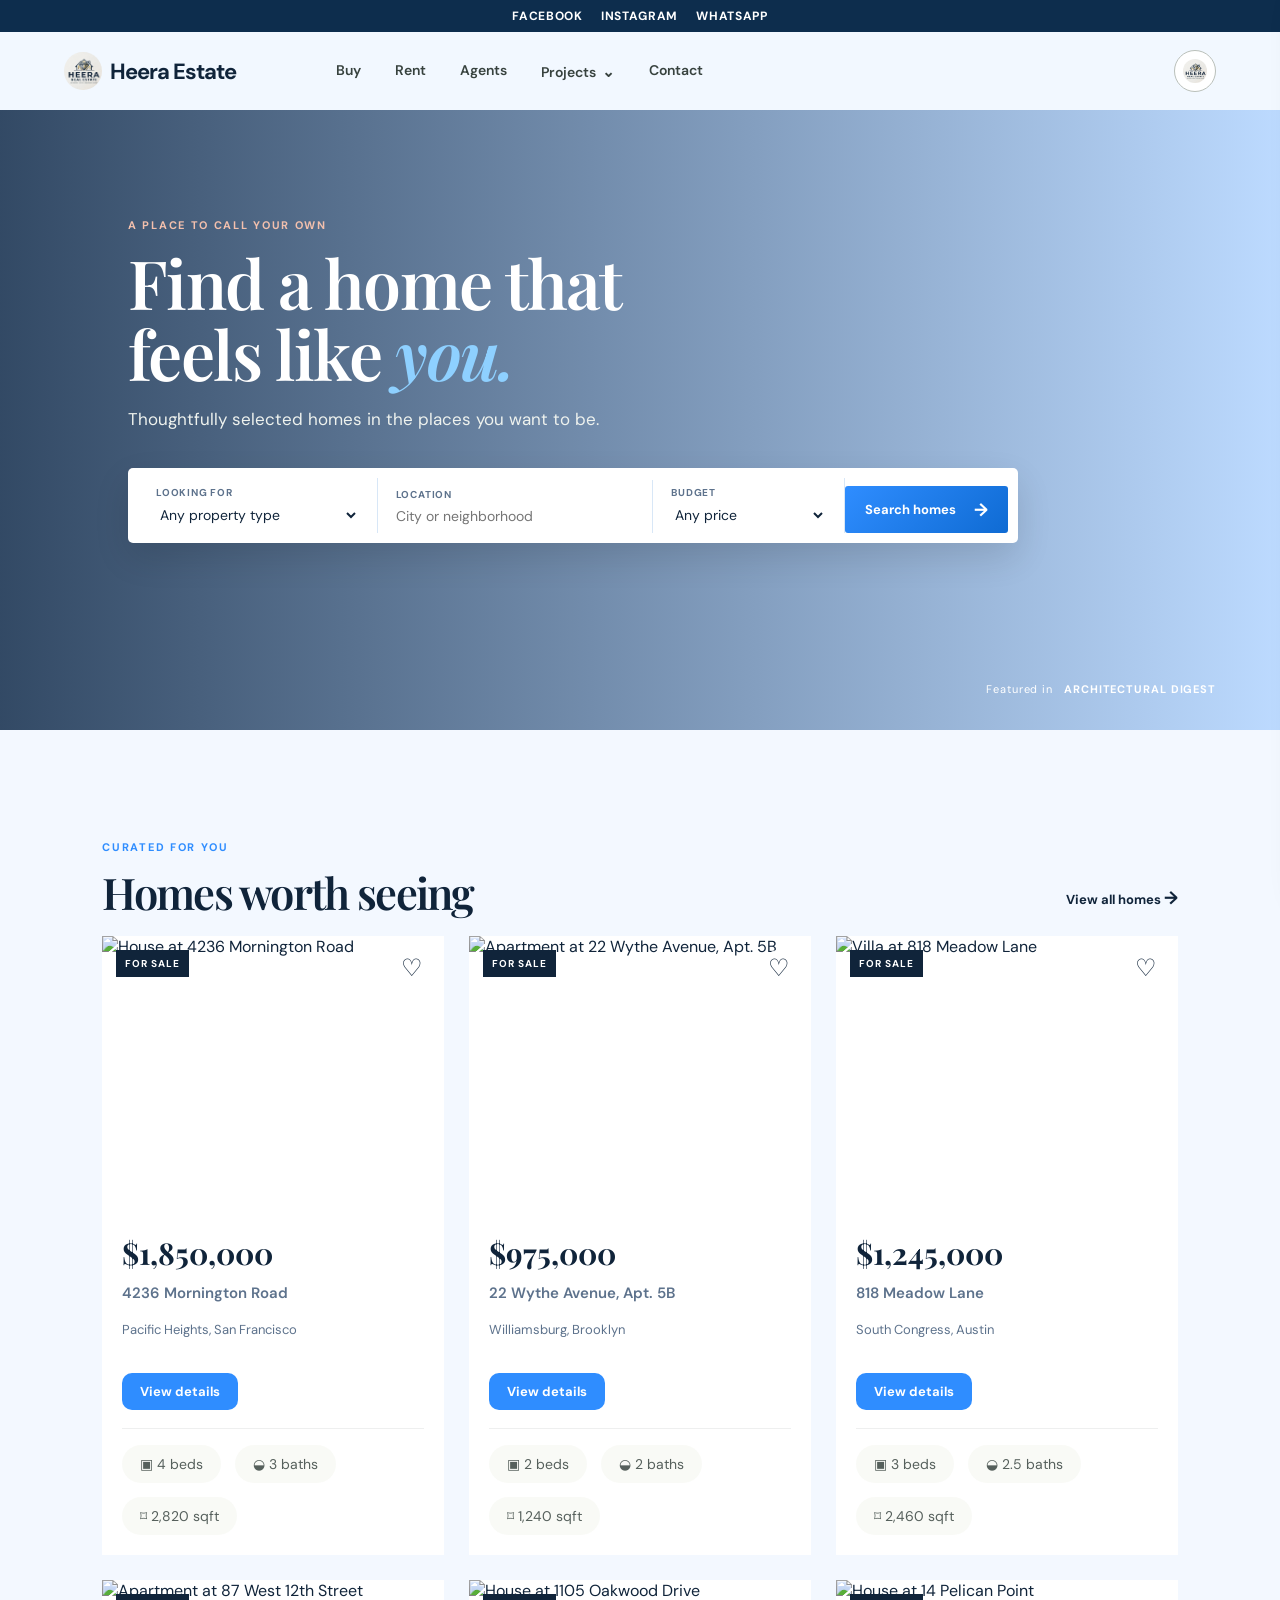
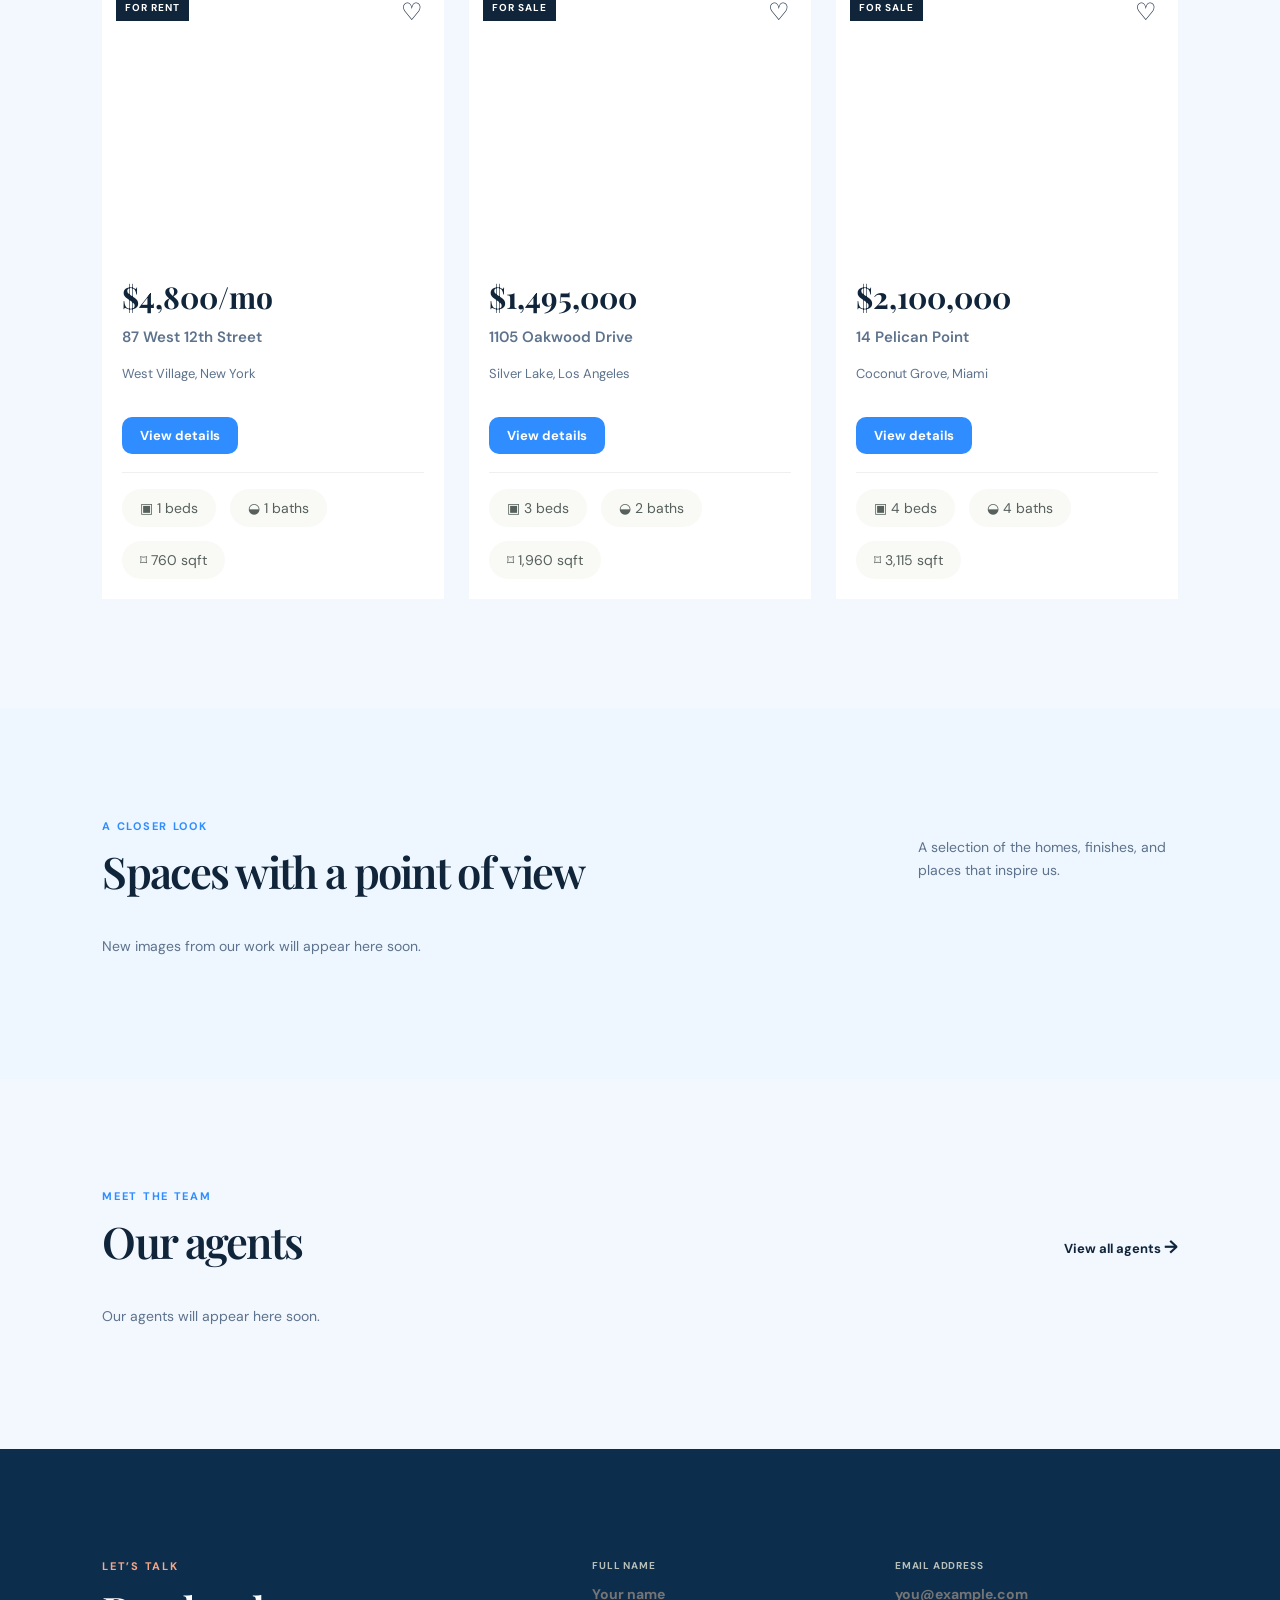
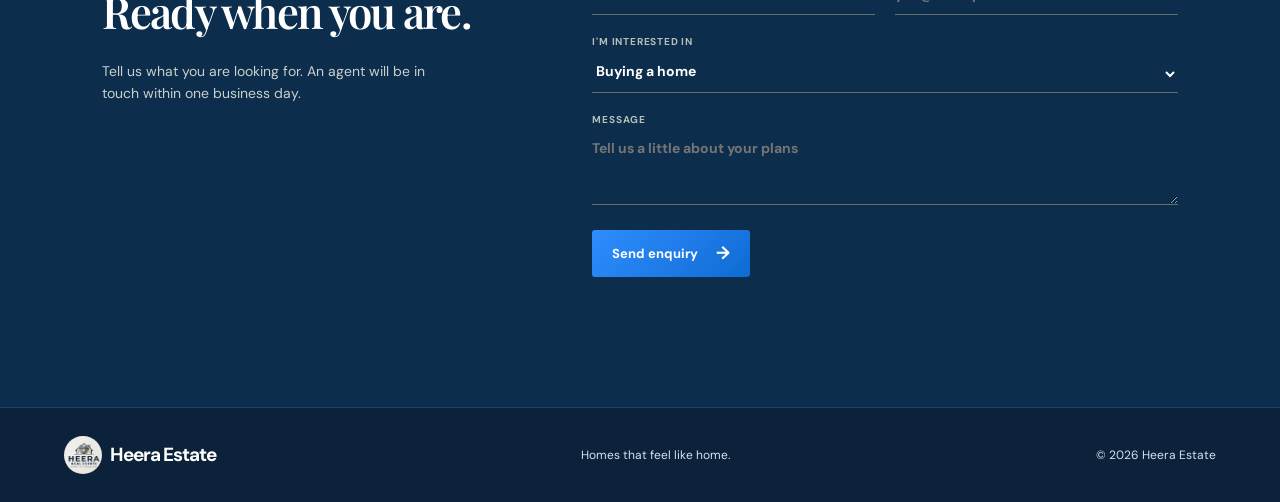
==== index.html @ 871a20b2 "add new code" ====
<!DOCTYPE html>
<html lang="en">
<head>
  <meta charset="UTF-8" />
  <meta name="viewport" content="width=device-width, initial-scale=1.0" />
  <meta name="description" content="Heera Estate helps you discover homes you will love." />
  <title>Heera Estate | Find your Dream</title>
  <link rel="preconnect" href="https://fonts.googleapis.com" />
  <link rel="preconnect" href="https://fonts.gstatic.com" crossorigin />
  <link href="https://fonts.googleapis.com/css2?family=DM+Sans:wght@400;500;600;700&family=Playfair+Display:wght@600;700&display=swap" rel="stylesheet" />
  <link rel="stylesheet" href="styles.css" />
</head>
<body>
  <div class="topbar">
    <div class="topbar-links">
      <a href="https://www.facebook.com/" target="_blank" rel="noopener" aria-label="Facebook">Facebook</a>
      <a href="https://www.instagram.com/" target="_blank" rel="noopener" aria-label="Instagram">Instagram</a>
      <a href="https://wa.me/923000660446" target="_blank" rel="noopener" aria-label="WhatsApp">WhatsApp</a>
    </div>
  </div>
  <header class="site-header" id="top">
    <a class="brand" href="#top" aria-label="Havenly home">
      <span class="brand-logo"><img src="images/home-logo.jpg" alt="Heera Estate logo" /></span>
      <span>Heera Estate</span>
    </a>
    <button class="menu-toggle" aria-label="Open menu" aria-expanded="false">
      <span></span><span></span><span></span>
    </button>
    <nav class="main-nav" aria-label="Main navigation">
      <a href="#listings" data-listing="sale">Buy</a>
      <a href="#listings" data-listing="rent">Rent</a>
      <a href="#agents">Agents</a>
      <div class="projects-nav">
        <button class="projects-toggle" type="button" aria-expanded="false">Projects <span>⌄</span></button>
        <div class="projects-menu" id="projectsMenu"><span class="projects-loading">Loading projects…</span></div>
      </div>
      <a href="#contact">Contact</a>
    </nav>
    <button class="admin-login-icon" id="openIndexLogin" type="button" aria-label="Admin login">
      <span class="admin-icon"><img src="images/home-logo.jpg" alt="Admin" /></span>
    </button>
  </header>

  <main>
    <section class="hero">
      <div class="hero-content">
        <p class="eyebrow light">A place to call your own</p>
        <h1>Find a home that<br />feels like <em>you.</em></h1>
        <p class="hero-copy">Thoughtfully selected homes in the places you want to be.</p>
        <form class="search-panel" id="searchForm">
          <label>
            <span>Looking for</span>
            <select id="typeFilter">
              <option value="all">Any property type</option>
              <option value="House">House</option>
              <option value="Apartment">Apartment</option>
              <option value="Villa">Villa</option>
            </select>
          </label>
          <label>
            <span>Location</span>
            <input id="locationFilter" type="search" placeholder="City or neighborhood" />
          </label>
          <label>
            <span>Budget</span>
            <select id="priceFilter">
              <option value="all">Any price</option>
              <option value="500000">Up to $500k</option>
              <option value="1000000">Up to $1m</option>
              <option value="2000000">Up to $2m</option>
            </select>
          </label>
          <button type="submit" class="button button-primary">Search homes <span>→</span></button>
        </form>
      </div>
      <div class="hero-credit">Featured in <strong>ARCHITECTURAL DIGEST</strong></div>
    </section>

    <section class="featured section" id="listings">
      <div class="section-heading">
        <div>
          <p class="eyebrow">Curated for you</p>
          <h2>Homes worth seeing</h2>
        </div>
        <button class="text-link" id="clearFilters">View all homes <span>→</span></button>
      </div>
      <p id="resultsMessage" class="results-message" aria-live="polite"></p>
      <div class="property-grid" id="propertyGrid"></div>
    </section>

     <!--<section class="neighborhoods section">
      <div class="section-heading">
        <div>
          <p class="eyebrow">Explore by area</p>
          <h2>Find your neighborhood</h2>
        </div>
        <p class="section-note">Every neighborhood tells a different story. Find the one that fits yours.</p>
     </div>
     <div class="neighborhood-grid">
        <a href="#listings" class="neighborhood neighborhood-large"><img src="https://images.unsplash.com/photo-1464822759023-fed622ff2c3b?auto=format&fit=crop&w=1200&q=85" alt="Coastline at sunset" /><span>Pacific Heights <small>18 homes</small></span></a>
        <a href="#listings" class="neighborhood"><img src="https://images.unsplash.com/photo-1449824913935-59a10b8d2000?auto=format&fit=crop&w=800&q=85" alt="City street" /><span>Brooklyn <small>24 homes</small></span></a>
        <a href="#listings" class="neighborhood"><img src="https://images.unsplash.com/photo-1444723121867-7a241cacace9?auto=format&fit=crop&w=800&q=85" alt="Neighborhood houses" /><span>Austin <small>31 homes</small></span></a>
      </div>
    </section> --> 

    <section class="home-gallery section" id="gallery">
      <div class="section-heading">
        <div>
          <p class="eyebrow">A closer look</p>
          <h2>Spaces with a point of view</h2>
        </div>
        <p class="section-note">A selection of the homes, finishes, and places that inspire us.</p>
      </div>
      <div id="homeGallery" aria-live="polite"></div>
    </section>

    <section class="agents section" id="agents">
      <div class="section-heading">
        <div>
          <p class="eyebrow">Meet the team</p>
          <h2>Our agents</h2>
        </div>
        <button class="text-link" id="viewAllAgents">View all agents <span>→</span></button>
      </div>
      <div class="agent-grid" id="agentsGrid">
        <!-- Agent profiles will be injected here -->
      </div>
    </section>

    <section class="contact section" id="contact">
      <div>
        <p class="eyebrow">Let’s talk</p>
        <h2>Ready when you are.</h2>
        <p>Tell us what you are looking for. An agent will be in touch within one business day.</p>
      </div>
      <form class="contact-form" id="contactForm">
        <div class="form-row">
          <label>Full name<input name="name" required placeholder="Your name" /></label>
          <label>Email address<input name="email" required type="email" placeholder="you@example.com" /></label>
        </div>
        <label>I'm interested in<select name="interest"><option>Buying a home</option><option>Selling a home</option><option>Renting a home</option><option>Speaking to an agent</option></select></label>
        <label>Message<textarea name="message" rows="3" placeholder="Tell us a little about your plans"></textarea></label>
        <button class="button button-primary" type="submit">Send enquiry <span>→</span></button>
        <p class="form-success" id="formSuccess" role="status"></p>
      </form>
    </section>
  </main>

  <div class="auth-popup" id="loginPopup" hidden>
    <div class="auth-popup-backdrop" id="loginPopupBackdrop"></div>
    <div class="auth-popup-panel">
      <button class="modal-close auth-close" id="closeLoginPopup" type="button" aria-label="Close login">×</button>
      <form class="auth-card" id="indexLoginForm">
        <p class="eyebrow">Agent access</p>
        <h2>Welcome back</h2>
        <label>Email address<input name="email" type="email" autocomplete="username" placeholder="admin@havenly.local" required /></label>
        <label>Password<input name="password" type="password" autocomplete="current-password" placeholder="Your password" required /></label>
        <button class="button button-primary" type="submit">Log in <span>→</span></button>
        <p class="login-error" id="indexLoginError" role="alert"></p>
        <p class="credentials-note">Demo login: <strong>admin@havenly.local</strong><br />Password: <strong>Havenly2026!</strong></p>
      </form>
    </div>
  </div>

<div class="front-popup" id="frontPopup" hidden>
    <div class="front-popup-backdrop"></div>
    <div class="front-popup-panel">
      <button class="modal-close front-close" id="closeFrontPopup" type="button" aria-label="Close popup">×</button>
      
      <div class="popup-content">
        <img class="popup-image" src="" alt="" />
        <span class="popup-counter" id="popupCounter"></span>
        <h3 class="popup-headline"></h3>
        <div class="popup-body"></div>
        <a class="button popup-action" href="#" target="_blank" rel="noopener"></a>
      </div>

      <button class="popup-nav popup-prev" type="button" aria-label="Previous ad">‹</button>
      <button class="popup-nav popup-next" type="button" aria-label="Next ad">›</button>
      <div class="popup-dots" id="popupDots"></div>
    </div>
</div>

  <aside class="saved-drawer" id="savedDrawer" aria-hidden="true">
    <div class="drawer-header"><h3>Saved homes</h3><button id="closeDrawer" aria-label="Close saved homes">×</button></div>
    <div id="savedList" class="saved-list"></div>
  </aside>
  <div class="backdrop" id="backdrop"></div>

  <footer class="site-footer">
    <a class="brand footer-brand" href="#top" aria-label="Heera Estate home">
      <span class="brand-logo"><img src="images/home-logo.jpg" alt="Heera Estate logo" /></span>
      <span>Heera Estate</span>
    </a>
    <p>Homes that feel like home.</p>
    <span>© <span id="year"></span> Heera Estate</span>
  </footer>
  <script src="script.js"></script>
</body>
</html>
---- styles.css ----
:root {
  --ink: #10243a;
  --muted: #5d728c;
  --cream: #f3f8ff;
  --sand: #e6f2ff;
  --orange: #2f8dff;
  --white: #ffffff;
  --line: #d8e7f7;
  --serif: "Playfair Display", Georgia, serif;
  --sans: "DM Sans", Arial, sans-serif;
}

* { box-sizing: border-box; }
html { scroll-behavior: smooth; }
body { margin: 0; background: var(--cream); color: var(--ink); font-family: var(--sans); }
button, input, select, textarea { font: inherit; }
button { cursor: pointer; }
a { color: inherit; text-decoration: none; }

.topbar { background: #0d2d4d; color: white; display: flex; justify-content: center; padding: 8px clamp(24px,2vw,78px); }
 .topbar-links { display: flex; gap: 18px; flex-wrap: wrap; justify-content: center; }
 .topbar-links a { color: white; font-size: 12px; font-weight: 700; letter-spacing: .7px; text-decoration: none; text-transform: uppercase; }
 .topbar-links a:hover { color: var(--orange); }
 .site-header { align-items: center; background: rgba(243,248,255,.96); display: flex; height: 78px; justify-content: space-between; padding: 0 clamp(24px,5vw,78px); position: relative; z-index: 5; }
.brand { align-items: center; display: inline-flex; font-size: 22px; font-weight: 700; gap: 8px; letter-spacing: -1px; }
.brand-mark { align-items: center; background: linear-gradient(135deg, #3fa1ff, #0d72d7); border-radius: 50%; color: white; display: inline-flex; font-family: var(--serif); font-size: 20px; font-weight: 700; height: 31px; justify-content: center; width: 31px; }

/* Logo image when present — circular, cropped to fit */
.brand-logo { display: inline-block; height: 1cm; width: 1cm; border-radius: 50%; overflow: hidden; vertical-align: middle; flex-shrink: 0; background: white; }
.brand-logo img { height: 100%; width: 100%; object-fit: cover; display: block; }

/* Use exact 1cm size for footer as well */
.footer-brand .brand-logo { height: 1cm; width: 1cm; }
.main-nav { display: flex; gap: 34px; margin-left: 100px; }
.main-nav a { color: #37423e; font-size: 14px; font-weight: 600; }
.main-nav a:hover { color: var(--orange); }
.projects-nav { position: relative; }
.projects-toggle { background: transparent; border: 0; color: #37423e; font-size: 14px; font-weight: 600; padding: 0; }
.projects-toggle span { display: inline-block; font-size: 15px; margin-left: 3px; transition: transform .2s; }
.projects-toggle[aria-expanded="true"] span { transform: rotate(180deg); }
.projects-menu { background: white; box-shadow: 0 12px 26px rgba(31,43,39,.14); display: none; left: -18px; min-width: 215px; padding: 9px; position: absolute; top: 27px; }
.projects-menu.open { display: grid; }
.projects-menu a { color: var(--ink); font-size: 12px; padding: 10px 11px; }
.projects-menu a:hover { background: var(--sand); color: var(--ink); }
.projects-loading { color: var(--muted); font-size: 11px; padding: 10px; }
.admin-login-icon { appearance: none; margin-left: auto; display: inline-flex; align-items: center; justify-content: center; width: 42px; height: 42px; border-radius: 50%; border: 1px solid #bac0ba; background: white; transition: background .2s, border-color .2s; padding: 0; }
.admin-login-icon:hover { background: var(--orange); border-color: var(--orange); }
.admin-login-icon img { width: 24px; height: 24px; object-fit: cover; display: block; border-radius: 50%; }
.saved-button { background: transparent; border: 0; color: var(--ink); font-size: 14px; font-weight: 600; padding: 10px 0; }
.saved-button span { font-size: 22px; margin-right: 6px; vertical-align: -2px; }
.saved-button b { align-items: center; background: var(--ink); border-radius: 50%; color: white; display: inline-flex; font-size: 11px; height: 18px; justify-content: center; margin-left: 4px; width: 18px; }
.menu-toggle { display: none; }

.hero { background: linear-gradient(90deg, rgba(8,35,67,.82), rgba(47,141,255,.28)), url("https://images.unsplash.com/photo-1600585154340-be6161a56a0c?auto=format&fit=crop&w=2200&q=88") center/cover; color: white; min-height: 620px; padding: 108px clamp(24px,10vw,160px) 50px; position: relative; }
.hero-content { max-width: 900px; }
.eyebrow { color: var(--orange); font-size: 11px; font-weight: 700; letter-spacing: 1.7px; margin: 0 0 15px; text-transform: uppercase; }
.eyebrow.light { color: #f3c0ad; }
h1,h2,h3,p { margin-top: 0; }
h1, h2 { font-family: var(--serif); font-weight: 600; letter-spacing: -1.7px; }
h1 { font-size: clamp(43px, 5.3vw, 74px); line-height: 1.04; margin-bottom: 20px; }
h1 em { color: #8ed0ff; font-weight: 600; }
.hero-copy { color: #eef2ee; font-size: 17px; margin-bottom: 38px; }
.search-panel { align-items: end; background: white; border-radius: 5px; box-shadow: 0 14px 35px rgba(0,0,0,.12); color: var(--ink); display: grid; gap: 0; grid-template-columns: 1fr 1.15fr .8fr auto; max-width: 890px; padding: 10px; }
.search-panel label { border-right: 1px solid var(--line); display: flex; flex-direction: column; gap: 6px; min-width: 0; padding: 8px 18px; }
.search-panel label span, .contact-form label { color: var(--muted); font-size: 10px; font-weight: 700; letter-spacing: .8px; text-transform: uppercase; }
select,input,textarea { background: transparent; border: 0; color: var(--ink); font-size: 14px; outline: none; padding: 0; width: 100%; }
select { cursor: pointer; }
.button { align-items: center; border: 0; border-radius: 3px; display: inline-flex; font-size: 13px; font-weight: 700; gap: 18px; justify-content: center; padding: 15px 20px; transition: transform .2s, background .2s; }
.button:hover { transform: translateY(-2px); }
.button span,.text-link span { font-size: 18px; line-height: 12px; }
.button-primary { background: linear-gradient(135deg, #2f8dff, #0f6bd3); color: white; }
.button-primary:hover { background: linear-gradient(135deg, #0f6bd3, #0b4f96); }
.button-dark { background: var(--ink); color: white; margin-top: 35px; }
.hero-credit { bottom: 34px; font-size: 11px; letter-spacing: .9px; position: absolute; right: clamp(24px,5vw,80px); }
.hero-credit strong { font-size: 11px; margin-left: 7px; }

.section { padding: 110px clamp(24px,8vw,130px); }
.section-heading { align-items: end; display: flex; justify-content: space-between; margin-bottom: 42px; }
h2 { font-size: clamp(34px,3.4vw,49px); line-height: 1.08; margin-bottom: 0; }
.text-link { background: transparent; border: 0; color: var(--ink); font-size: 13px; font-weight: 700; padding: 8px 0; }
.text-link:hover { color: var(--orange); }
.results-message { color: var(--muted); font-size: 14px; margin: -22px 0 28px; }
.property-grid { display: grid; gap: 25px; grid-template-columns: repeat(3, 1fr); }
.property-card { background: white; min-width: 0; overflow: hidden; }
.property-image { height: 258px; overflow: hidden; position: relative; }
.property-image img { height: 100%; object-fit: cover; transition: transform .4s; width: 100%; }
.property-card:hover .property-image img { transform: scale(1.05); }
.tag { background: var(--ink); color: white; font-size: 10px; font-weight: 700; left: 14px; letter-spacing: 1px; padding: 7px 9px; position: absolute; text-transform: uppercase; top: 14px; }
.favorite { align-items: center; background: rgba(255,255,255,.92); border: 0; border-radius: 50%; color: var(--ink); display: flex; font-size: 24px; height: 36px; justify-content: center; position: absolute; right: 14px; top: 14px; width: 36px; }
.favorite.active { color: var(--orange); }
.property-content { padding: 21px 20px 20px; }
.property-price { font-family: var(--serif); font-size: 24px; font-weight: 700; margin-bottom: 9px; }
.property-address { font-size: 14px; font-weight: 600; margin: 0 0 5px; }
.property-city { color: var(--muted); font-size: 13px; margin: 0 0 19px; }
.property-media-links { display: flex; flex-wrap: wrap; gap: 8px 12px; margin: -6px 0 17px; }
.property-media-links span, .property-media-links a { color: var(--muted); font-size: 11px; font-weight: 700; }
.property-media-links a { color: var(--orange); }
.property-media-links a:hover { color: var(--ink); }
.property-detail-button { display: inline-block; margin: 16px 0 0; padding: 10px 18px; border-radius: 10px; background: var(--orange); color: white; text-decoration: none; font-size: 13px; font-weight: 700; transition: background .2s ease; }
.property-detail-button:hover { background: #c1702f; }
.property-specs { border-top: 1px solid var(--line); color: #56605c; display: flex; font-size: 12px; gap: 15px; padding-top: 16px; }
.property-specs span { display: flex; gap: 4px; }

.neighborhoods { background: var(--sand); }
.section-note { color: var(--muted); font-size: 14px; line-height: 1.6; max-width: 260px; }
.neighborhood-grid { display: grid; gap: 20px; grid-template-columns: 1.45fr 1fr 1fr; }
.neighborhood { display: block; height: 310px; overflow: hidden; position: relative; }
.neighborhood img { filter: brightness(.76); height: 100%; object-fit: cover; transition: transform .4s; width: 100%; }
.neighborhood:hover img { transform: scale(1.06); }
.neighborhood span { bottom: 22px; color: white; font-family: var(--serif); font-size: 25px; font-weight: 600; left: 24px; position: absolute; }
.neighborhood small { display: block; font-family: var(--sans); font-size: 11px; font-weight: 500; letter-spacing: .6px; margin-top: 6px; text-transform: uppercase; }

.home-gallery { background: #eef7ff; }
.home-gallery-slider { position: relative; overflow: hidden; }
.gallery-slider-track { display: flex; transition: transform 0.45s ease; width: 100%; }
.gallery-slide { flex: 0 0 100%; min-width: 100%; }
.gallery-tile { display: block; overflow: hidden; position: relative; }
.gallery-tile img { height: 100%; object-fit: cover; transition: transform .4s; width: 100%; }
.gallery-tile:hover img { transform: scale(1.05); }
.gallery-tile span { background: rgba(25,39,34,.8); bottom: 0; color: white; font-size: 11px; left: 0; padding: 9px 11px; position: absolute; }
.gallery-control { position: absolute; top: 50%; transform: translateY(-50%); width: 42px; height: 42px; border-radius: 50%; border: none; background: rgba(255,255,255,.88); font-size: 24px; cursor: pointer; color: var(--text); display: grid; place-items: center; box-shadow: 0 12px 25px rgba(0,0,0,.12); }
.gallery-control.gallery-prev { left: 14px; }
.gallery-control.gallery-next { right: 14px; }
.gallery-dots { display: flex; gap: 8px; justify-content: center; margin-top: 18px; }
.gallery-dot { width: 10px; height: 10px; border-radius: 50%; border: none; background: rgba(23,38,33,.25); cursor: pointer; }
.gallery-dot.active { background: var(--text); }
.home-gallery-empty { color: var(--muted); font-size: 14px; grid-column: 1 / -1; }

.property-page { max-width: 1180px; margin: 0 auto; padding: 32px 22px; }
.property-hero-grid { display: grid; gap: 28px; grid-template-columns: minmax(0, 1.6fr) minmax(280px, 1fr); align-items: start; }
.property-hero-media { width: 100%; }
.property-carousel { position: relative; overflow: hidden; border-radius: 18px; background: #f8f6f0; }
.property-carousel-track { display: flex; transition: transform 0.35s ease; width: 100%; }
.property-slide { flex: 0 0 100%; min-width: 100%; display: grid; place-items: center; }
.property-slide img, .property-slide video { width: 100%; height: auto; max-height: 620px; object-fit: cover; display: block; border-radius: 0; }
.property-slide video { background: #000; }
.property-link { display: inline-flex; justify-content: center; margin: 40px auto; padding: 14px 24px; border-radius: 12px; background: var(--orange); color: white; text-decoration: none; font-weight: 700; }
.carousel-control { position: absolute; top: 50%; transform: translateY(-50%); width: 44px; height: 44px; border-radius: 50%; border: none; background: rgba(255,255,255,.95); font-size: 24px; cursor: pointer; color: var(--text); display: grid; place-items: center; box-shadow: 0 12px 24px rgba(0,0,0,.12); }
.carousel-prev { left: 16px; }
.carousel-next { right: 16px; }
.property-carousel-dots { display: flex; justify-content: center; gap: 10px; margin-top: 18px; }
.property-carousel-dot { width: 10px; height: 10px; border-radius: 50%; border: none; background: rgba(23,38,33,.25); cursor: pointer; }
.property-carousel-dot.active { background: var(--text); }
.property-media-empty { color: var(--muted); font-size: 15px; padding: 32px; text-align: center; }
.back-link { display: inline-block; margin-bottom: 20px; color: var(--ink); text-decoration: none; font-weight: 700; }
.property-price { font-family: var(--serif); font-size: 30px; margin: 18px 0 10px; }
.property-address { color: var(--muted); font-size: 15px; margin: 0 0 18px; }
.property-specs { display: flex; flex-wrap: wrap; gap: 14px; font-size: 14px; padding-top: 16px; border-top: 1px solid rgba(45, 58, 52, 0.08); margin-top: 18px; }
.property-specs span { background: rgba(249, 250, 246, 0.9); border-radius: 999px; padding: 10px 18px; }
.property-description { max-width: 720px; line-height: 1.85; margin-top: 18px; color: #3f4b42; }
.property-more-info { display: grid; gap: 14px; margin-top: 24px; }
.property-more-info div { background: white; border: 1px solid rgba(30, 43, 39, 0.08); border-radius: 16px; padding: 18px; }

@media (max-width: 950px) {
  .property-hero-grid { grid-template-columns: 1fr; }
  .carousel-control { display: none; }
}

@media (max-width: 700px) {
  .property-page { padding: 24px 16px; }
}

/* Agents */
.agent-grid { display: grid; gap: 20px; grid-template-columns: repeat(3, 1fr); }
.agent-card { align-items: flex-start; background: linear-gradient(145deg, #ffffff, #f8f4eb); border: 1px solid rgba(30, 43, 39, 0.08); border-radius: 18px; box-shadow: 0 18px 35px rgba(15, 24, 21, 0.08); display: flex; gap: 14px; padding: 18px; }
.agent-photo { border: 2px solid var(--sand); border-radius: 16px; flex: 0 0 auto; height: 76px; overflow: hidden; width: 76px; }
.agent-photo img { display: block; height: 100%; object-fit: contain; width: 100%; background: #f5efe5; }
.agent-info { display: flex; flex-direction: column; gap: 6px; min-width: 0; }
.agent-info strong { display: block; font-size: 17px; }
.agent-info small { color: var(--orange); display: block; font-size: 12px; font-weight: 700; letter-spacing: .4px; text-transform: uppercase; }
.agent-info p { color: var(--muted); font-size: 13px; line-height: 1.6; margin: 0; }
.agent-contact-list { display: flex; flex-wrap: wrap; gap: 8px; margin-top: 6px; }
.agent-contact-link { align-items: center; background: var(--cream); border: 1px solid var(--line); border-radius: 999px; color: var(--ink); display: inline-flex; font-size: 11px; font-weight: 700; gap: 5px; letter-spacing: .2px; padding: 7px 10px; transition: transform .2s, background .2s, color .2s, border-color .2s; }
.agent-contact-link:hover { background: var(--orange); border-color: var(--orange); color: white; transform: translateY(-1px); }
.agent-contact-link.whatsapp { background: #eaf7ee; border-color: #cce9d4; color: #1f6f3b; }
.agent-contact-link.whatsapp:hover { background: #1f6f3b; border-color: #1f6f3b; color: white; }

@media (max-width: 820px) {
  .agent-grid { grid-template-columns: repeat(2, 1fr); }
}
@media (max-width: 570px) {
  .agent-grid { grid-template-columns: 1fr; }
}

.why-us { background: #eaf6ff; display: grid; grid-template-columns: 1fr 1fr; }
.why-image { min-height: 610px; }
.why-image img { height: 100%; object-fit: cover; width: 100%; }
.why-content { align-self: center; max-width: 590px; padding: 80px clamp(38px,7vw,115px); }
.why-content > p:not(.eyebrow) { color: #56605c; font-size: 15px; line-height: 1.7; margin: 28px 0 0; }
.stat-row { border-top: 1px solid #c7c0b1; display: flex; gap: 25px; margin-top: 35px; padding-top: 25px; }
.stat-row div { display: flex; flex-direction: column; }
.stat-row strong { font-family: var(--serif); font-size: 24px; }
.stat-row span { color: var(--muted); font-size: 11px; margin-top: 4px; }

.testimonial { padding-bottom: 100px; padding-top: 100px; text-align: center; }
.quote-mark { color: var(--orange); display: block; font-family: var(--serif); font-size: 80px; height: 54px; }
blockquote { font-family: var(--serif); font-size: clamp(28px,3.3vw,46px); line-height: 1.25; margin: 20px auto 28px; max-width: 810px; }
.client { align-items: center; display: inline-flex; gap: 10px; text-align: left; }
.client-avatar { align-items: center; background: #bcb4a5; border-radius: 50%; color: white; display: inline-flex; font-size: 11px; font-weight: 700; height: 34px; justify-content: center; width: 34px; }
.client strong, .client small { display: block; font-size: 12px; }
.client small { color: var(--muted); margin-top: 3px; }

.contact { background: #0d2d4d; color: white; display: grid; gap: 100px; grid-template-columns: .8fr 1.2fr; }
.contact .eyebrow { color: #f6a786; }
.contact p:not(.eyebrow) { color: #c8d0ca; font-size: 14px; line-height: 1.6; margin-top: 25px; max-width: 330px; }
.contact-form { display: grid; gap: 20px; }
.form-row { display: grid; gap: 20px; grid-template-columns: 1fr 1fr; }
.contact-form label { color: #b6c0b9; display: flex; flex-direction: column; gap: 7px; }
.contact-form input,.contact-form select,.contact-form textarea { border-bottom: 1px solid #607068; color: white; font-size: 14px; padding: 6px 0 11px; }
.contact-form select option { color: var(--ink); }
.contact-form textarea { resize: vertical; }
.contact-form .button { justify-self: start; margin-top: 5px; }
.form-success { color: #add7b4 !important; margin: 0 !important; }

.site-footer { align-items: center; background: #0b223a; border-top: 1px solid #17446f; color: #cfe4f7; display: flex; font-size: 12px; justify-content: space-between; padding: 28px clamp(24px,5vw,78px); }
.footer-brand { color: white; font-size: 19px; }
.site-footer p { margin: 0; }

.saved-drawer { background: var(--cream); box-shadow: -10px 0 30px rgba(0,0,0,.12); height: 100vh; padding: 26px; position: fixed; right: -430px; top: 0; transition: right .3s ease; width: min(400px, 90vw); z-index: 20; }
.saved-drawer.open { right: 0; }
.drawer-header { align-items: center; border-bottom: 1px solid var(--line); display: flex; justify-content: space-between; padding-bottom: 18px; }
.drawer-header h3 { font-family: var(--serif); font-size: 28px; margin: 0; }
.drawer-header button { background: transparent; border: 0; color: var(--ink); font-size: 30px; }
.saved-list { display: grid; gap: 14px; margin-top: 22px; }
.saved-item { align-items: center; display: grid; gap: 12px; grid-template-columns: 90px 1fr auto; }
.saved-item img { height: 66px; object-fit: cover; width: 90px; }
.saved-item strong,.saved-item span { display: block; font-size: 13px; }
.saved-item span { color: var(--muted); font-size: 12px; margin-top: 3px; }
.remove-saved { background: transparent; border: 0; color: var(--orange); font-size: 20px; }
.saved-empty { color: var(--muted); line-height: 1.6; }
.auth-popup { align-items: center; display: grid; inset: 0; justify-items: center; padding: 24px; position: fixed; z-index: 45; }
.auth-popup[hidden] { display: none; }
.auth-popup-backdrop { background: rgba(10, 18, 15, .72); inset: 0; position: absolute; }
.auth-popup-panel { max-width: 460px; position: relative; width: min(100%, 460px); }
.auth-card { background: linear-gradient(145deg, #fffdf9, #f2ecdf); border: 1px solid rgba(138, 126, 108, 0.18); border-radius: 22px; box-shadow: 0 24px 70px rgba(15, 24, 21, 0.23); padding: 36px 32px; position: relative; z-index: 4; }
.auth-card h2 { font-size: 32px; margin: 0 0 24px; }
.auth-card label { color: var(--muted); display: flex; flex-direction: column; font-size: 10px; font-weight: 700; gap: 8px; letter-spacing: .8px; text-transform: uppercase; }
.auth-card input { background: white; border: 1px solid #d9d8d0; border-radius: 8px; font-size: 14px; padding: 12px; }
.auth-card .button { margin-top: 24px; width: 100%; }
.auth-popup .modal-close { color: var(--ink); right: 14px; top: 14px; }
.auth-popup.open .auth-popup-panel { animation: popupRise .22s ease-out both; }
@keyframes popupRise { from { opacity: 0; transform: translateY(12px); } to { opacity: 1; transform: translateY(0); } }
.backdrop { background: rgba(19,30,26,.35); inset: 0; opacity: 0; pointer-events: none; position: fixed; transition: opacity .3s; z-index: 15; }
.backdrop.show { opacity: 1; pointer-events: auto; }
.no-results { background: white; grid-column: 1 / -1; padding: 45px; text-align: center; }
.no-results h3 { font-family: var(--serif); font-size: 27px; margin-bottom: 8px; }
.no-results p { color: var(--muted); font-size: 14px; margin: 0; }

@media (max-width: 820px) {
  .main-nav { background: var(--cream); display: none; left: 0; margin: 0; padding: 16px 24px 22px; position: absolute; top: 78px; width: 100%; z-index: 10; }
  .main-nav.open { display: grid; gap: 18px; }
  .main-nav a, .projects-toggle { color: #37423e; }
  .projects-menu { box-shadow: none; left: 0; margin-top: 8px; position: static; }
  .menu-toggle { background: transparent; border: 0; display: grid; gap: 4px; margin-left: auto; margin-right: 18px; padding: 5px; }
  .admin-login-icon { margin-left: 0; }
  .menu-toggle span { background: var(--ink); display: block; height: 2px; width: 21px; }
  .menu-toggle[aria-expanded="true"] span:nth-child(1) { transform: translateY(6px) rotate(45deg); }
  .menu-toggle[aria-expanded="true"] span:nth-child(2) { opacity: 0; }
  .menu-toggle[aria-expanded="true"] span:nth-child(3) { transform: translateY(-6px) rotate(-45deg); }
  .hero { min-height: 650px; padding-top: 88px; }
  .search-panel { grid-template-columns: 1fr 1fr; }
  .search-panel label:nth-child(2) { border-right: 0; }
  .search-panel label:nth-child(3) { margin-top: 8px; }
  .search-panel .button { margin-top: 8px; }
  .property-grid { grid-template-columns: repeat(2, 1fr); }
  .neighborhood-grid { grid-template-columns: 1fr 1fr; }
  .neighborhood-large { grid-column: span 2; }
  .why-content { padding: 65px 42px; }
  .home-gallery-grid { grid-template-columns: 1fr 1fr; grid-template-rows: 230px 200px 200px; }
  .gallery-tile:first-child { grid-row: span 2; }
  .gallery-tile:nth-child(4) { grid-column: auto; }
  .contact { gap: 60px; }
}

@media (max-width: 570px) {
  .site-header { height: 68px; padding: 0 20px; }
  .main-nav { top: 68px; }
  .brand { font-size: 20px; }
  .saved-button { font-size: 0; }
  .login-button { font-size: 0; margin-right: 5px; padding: 6px; }
  .login-button span { font-size: 23px; margin: 0; }
  .saved-button span { font-size: 25px; margin: 0; }
  .saved-button b { font-size: 10px; }
  .hero { min-height: 680px; padding: 75px 20px 30px; }
  h1 { font-size: 43px; }
  .hero-copy { font-size: 15px; }
  .search-panel { display: grid; grid-template-columns: 1fr; padding: 10px; }
  .search-panel label,.search-panel label:nth-child(2) { border-bottom: 1px solid var(--line); border-right: 0; padding: 10px 10px; }
  .search-panel label:nth-child(3) { margin-top: 0; }
  .search-panel .button { margin-top: 5px; padding: 14px; }
  .hero-credit { bottom: 20px; font-size: 9px; right: 20px; }
  .hero-credit strong { font-size: 9px; }
  .section { padding: 75px 20px; }
  .section-heading { align-items: start; display: block; margin-bottom: 32px; }
  .section-heading .text-link { margin-top: 18px; }
  .section-note { margin: 20px 0 0; }
  .property-grid { grid-template-columns: 1fr; }
  .property-image { height: 240px; }
  .neighborhood-grid { grid-template-columns: 1fr; }
  .neighborhood-large { grid-column: auto; }
  .neighborhood { height: 230px; }
  .home-gallery-grid { grid-template-columns: 1fr 1fr; grid-template-rows: 190px 190px 190px; }
  .why-us { grid-template-columns: 1fr; }
  .why-image { min-height: 350px; }
  .why-content { padding: 65px 25px; }
  .contact { display: block; }
  .contact-form { margin-top: 43px; }
  .form-row { grid-template-columns: 1fr; }
  .site-footer { align-items: start; flex-direction: column; gap: 18px; }
}

/* Keep logo at 1cm on all viewports to match request */

.front-popup {
  --fp-ease: cubic-bezier(.22, .68, 0, 1.01);
  align-items: center;
  display: grid;
  inset: 0;
  justify-items: center;
  min-height: 100vh;
  padding: 20px;
  position: fixed;
  z-index: 1000;
}
.front-popup[hidden] { display: none; }
 
.front-popup-backdrop {
  background: rgba(0,0,0,0.6);
  inset: 0;
  position: absolute;
  animation: fp-fade .25s ease both;
}
 
.front-popup-panel {
  background: var(--bg, #f4f1f1);
  border-radius: 0ch;
  box-shadow: 0 24px 70px rgba(0,0,0,0.35), 0 4px 14px rgba(0,0,0,0.12);
  max-height: min(600px, 85vh);
  max-width: 760px;
  overflow: hidden;
  position: relative;
  width: calc(100% - 40px);
  z-index: 2;
  animation: fp-pop .3s var(--fp-ease) both;
}
 
@keyframes fp-fade { from { opacity: 0; } to { opacity: 1; } }
@keyframes fp-pop {
  from { opacity: 0; transform: translateY(12px) scale(.97); }
  to   { opacity: 1; transform: translateY(0) scale(1); }
}
@media (prefers-reduced-motion: reduce) {
  .front-popup-backdrop, .front-popup-panel { animation: none; }
}
 
/* Scrollable content area — panel itself stays clipped/rounded,
   the content inside scrolls if it's taller than the panel */
.front-popup-panel .popup-content {
  display: grid;
  gap: 2px;
  max-height: min(680px, 85vh);
  overflow-y: auto;
  padding: 24px;
 
}
.front-popup-panel .popup-content::-webkit-scrollbar { width: 8px; }
.front-popup-panel .popup-content::-webkit-scrollbar-track { background: transparent; }
.front-popup-panel .popup-content::-webkit-scrollbar-thumb { background: var(--line); border-radius: 8px; }
.front-popup-panel .popup-content::-webkit-scrollbar-thumb:hover { background: var(--muted); }

.front-popup-panel .popup-image {
  
  border-radius: 0px;
  height: 100%;
  object-fit: cover;
  width: 100%;
}
.front-popup-panel .popup-headline { font-size: 15px; margin: 0; line-height: 1.0; align-content: center; align-items: center; }
.front-popup-panel .popup-body { color: var(--muted); font-size: 14px; line-height: 1.65; }
 
/* Close button */
.front-popup .modal-close {
  align-items: center;
  background: rgba(0,0,0,0.55);
  border: 0;
  border-radius: 50%;
  color: white;
  cursor: pointer;
  display: flex;
  font-size: 20px;
  font-weight: 700;
  height: 34px;
  justify-content: center;
  line-height: 1;
  position: absolute;
  right: 12px;
  top: 12px;
  transition: background .2s, transform .2s;
  width: 34px;
  z-index: 6;
}
.front-popup .modal-close:hover { background: rgba(0,0,0,0.8); transform: scale(1.08); }
.front-popup .modal-close:focus-visible { outline: 2px solid var(--orange); outline-offset: 2px; }
 
/* Counter */
.popup-counter { color: var(--muted); font-size: 11px; font-weight: 600; letter-spacing: .5px; text-align: right; }
 
/* Prev / next carousel buttons */
.popup-nav {
  align-items: center;
  background: rgba(255,255,255,0.92);
  border: 1px solid var(--line);
  border-radius: 50%;
  box-shadow: 0 4px 14px rgba(0,0,0,0.15);
  color: var(--ink);
  cursor: pointer;
  display: flex;
  font-size: 22px;
  height: 40px;
  justify-content: center;
  position: absolute;
  top: 50%;
  transform: translateY(-50%);
  transition: background .2s, color .2s, transform .2s, opacity .2s;
  width: 40px;
  z-index: 5;
}
.popup-nav:hover { background: var(--orange); color: white; transform: translateY(-50%) scale(1.06); }
.popup-nav:focus-visible { outline: 2px solid var(--orange); outline-offset: 2px; }
.popup-nav:disabled { cursor: not-allowed; opacity: .35; }
.popup-nav:disabled:hover { background: rgba(255,255,255,0.92); color: var(--ink); transform: translateY(-50%); }
.popup-prev { left: -52px; }
.popup-next { right: -52px; }
 
/* Dots indicator */
.popup-dots { display: flex; gap: 6px; justify-content: center; padding: 0 24px 22px; }
.popup-dot {
  background: #cfd8e4;
  border: 0;
  border-radius: 50%;
  cursor: pointer;
  height: 9px;
  padding: 0;
  transition: background .2s, transform .2s;
  width: 9px;
}
.popup-dot:hover { background: var(--muted); }
.popup-dot.active { background: var(--orange); transform: scale(1.25); }
.popup-dot:focus-visible { outline: 2px solid var(--orange); outline-offset: 3px; }
 
/* Scroll-to-top button — appears once popup-content has been scrolled down */
.popup-scroll-top {
  align-items: center;
  background: rgba(0,0,0,0.55);
  border: 0;
  border-radius: 50%;
  bottom: 16px;
  color: white;
  cursor: pointer;
  display: flex;
  height: 36px;
  justify-content: center;
  opacity: 0;
  pointer-events: none;
  position: absolute;
  right: 16px;
  transform: translateY(6px);
  transition: opacity .2s, transform .2s, background .2s;
  width: 36px;
  z-index: 6;
}
.popup-scroll-top.is-visible { opacity: 1; pointer-events: auto; transform: translateY(0); }
.popup-scroll-top:hover { background: var(--orange); }
.popup-scroll-top:focus-visible { outline: 2px solid var(--orange); outline-offset: 2px; }
.popup-scroll-top svg { width: 16px; height: 16px; }
 
@media (max-width: 820px) {
  .popup-prev { left: 8px; }
  .popup-next { right: 8px; }
  .front-popup-panel .popup-content { padding: 20px; }
  .popup-scroll-top { bottom: 12px; right: 12px; }
}
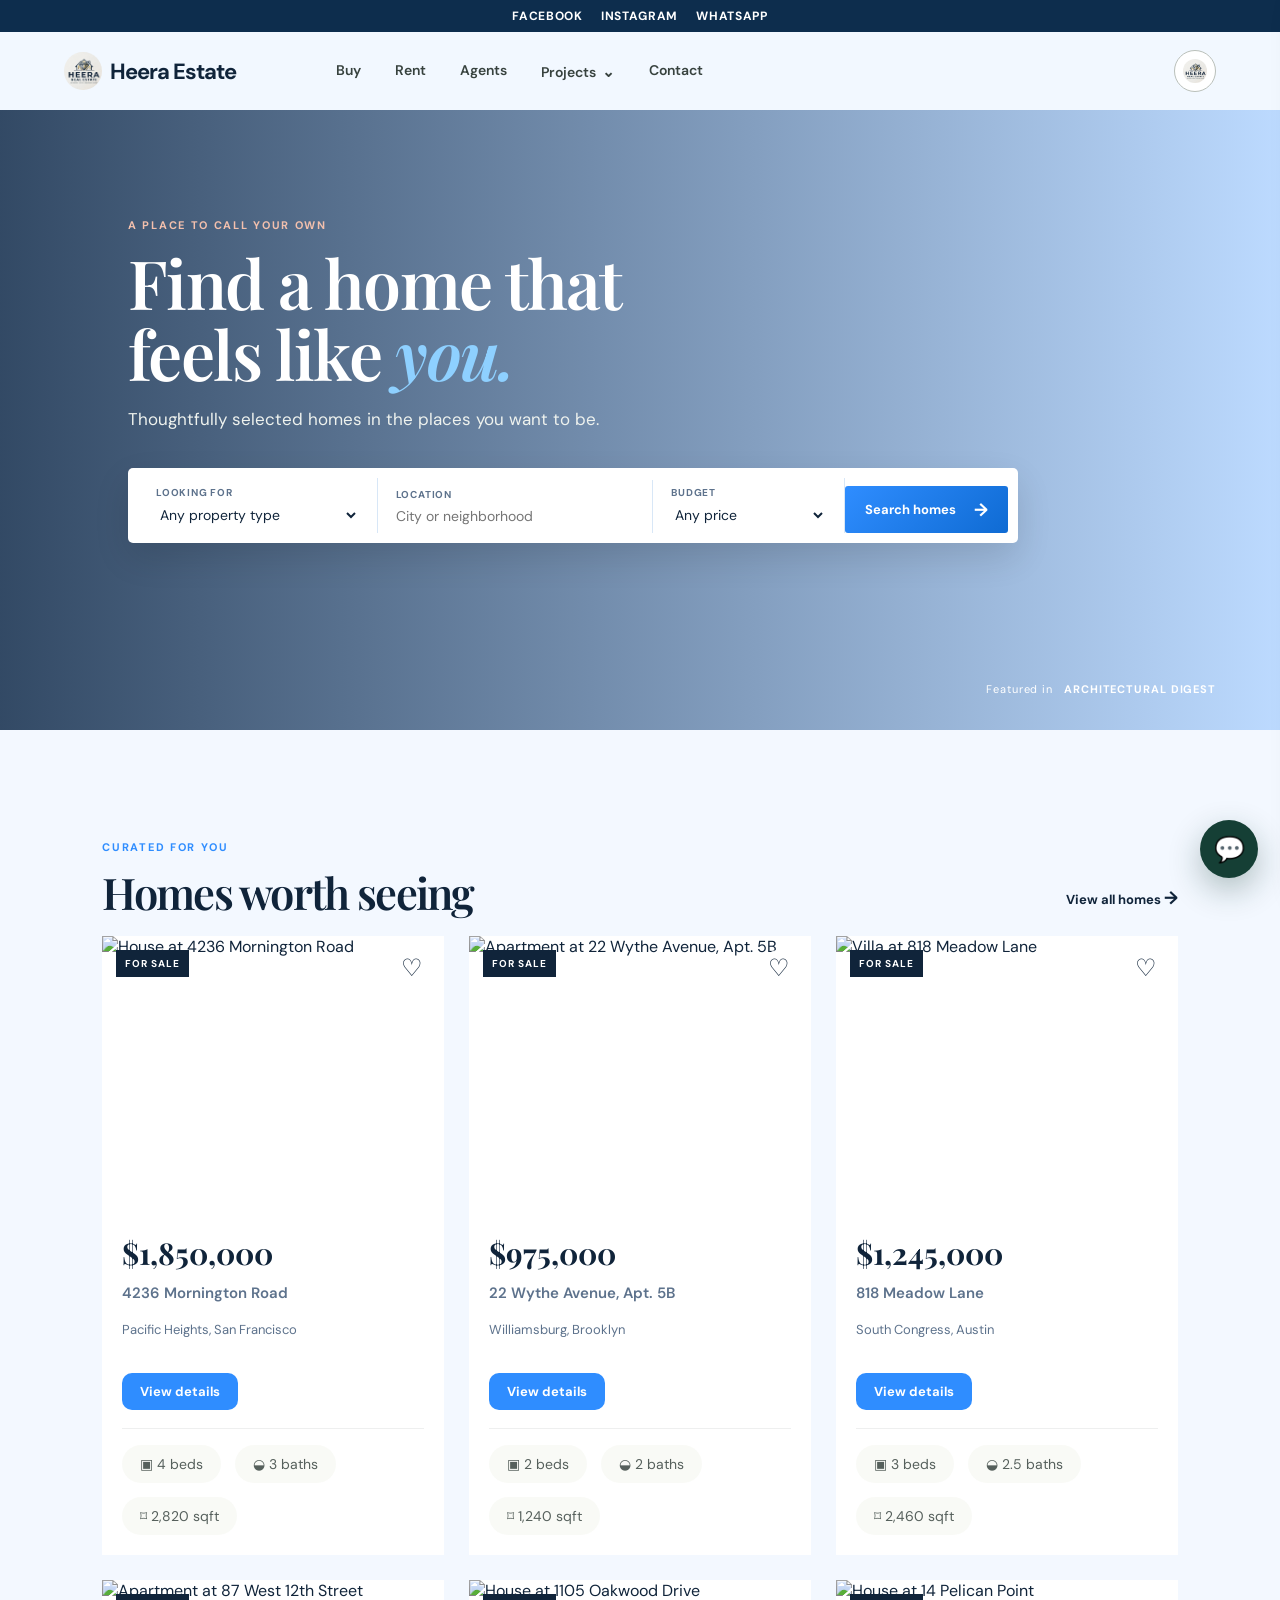
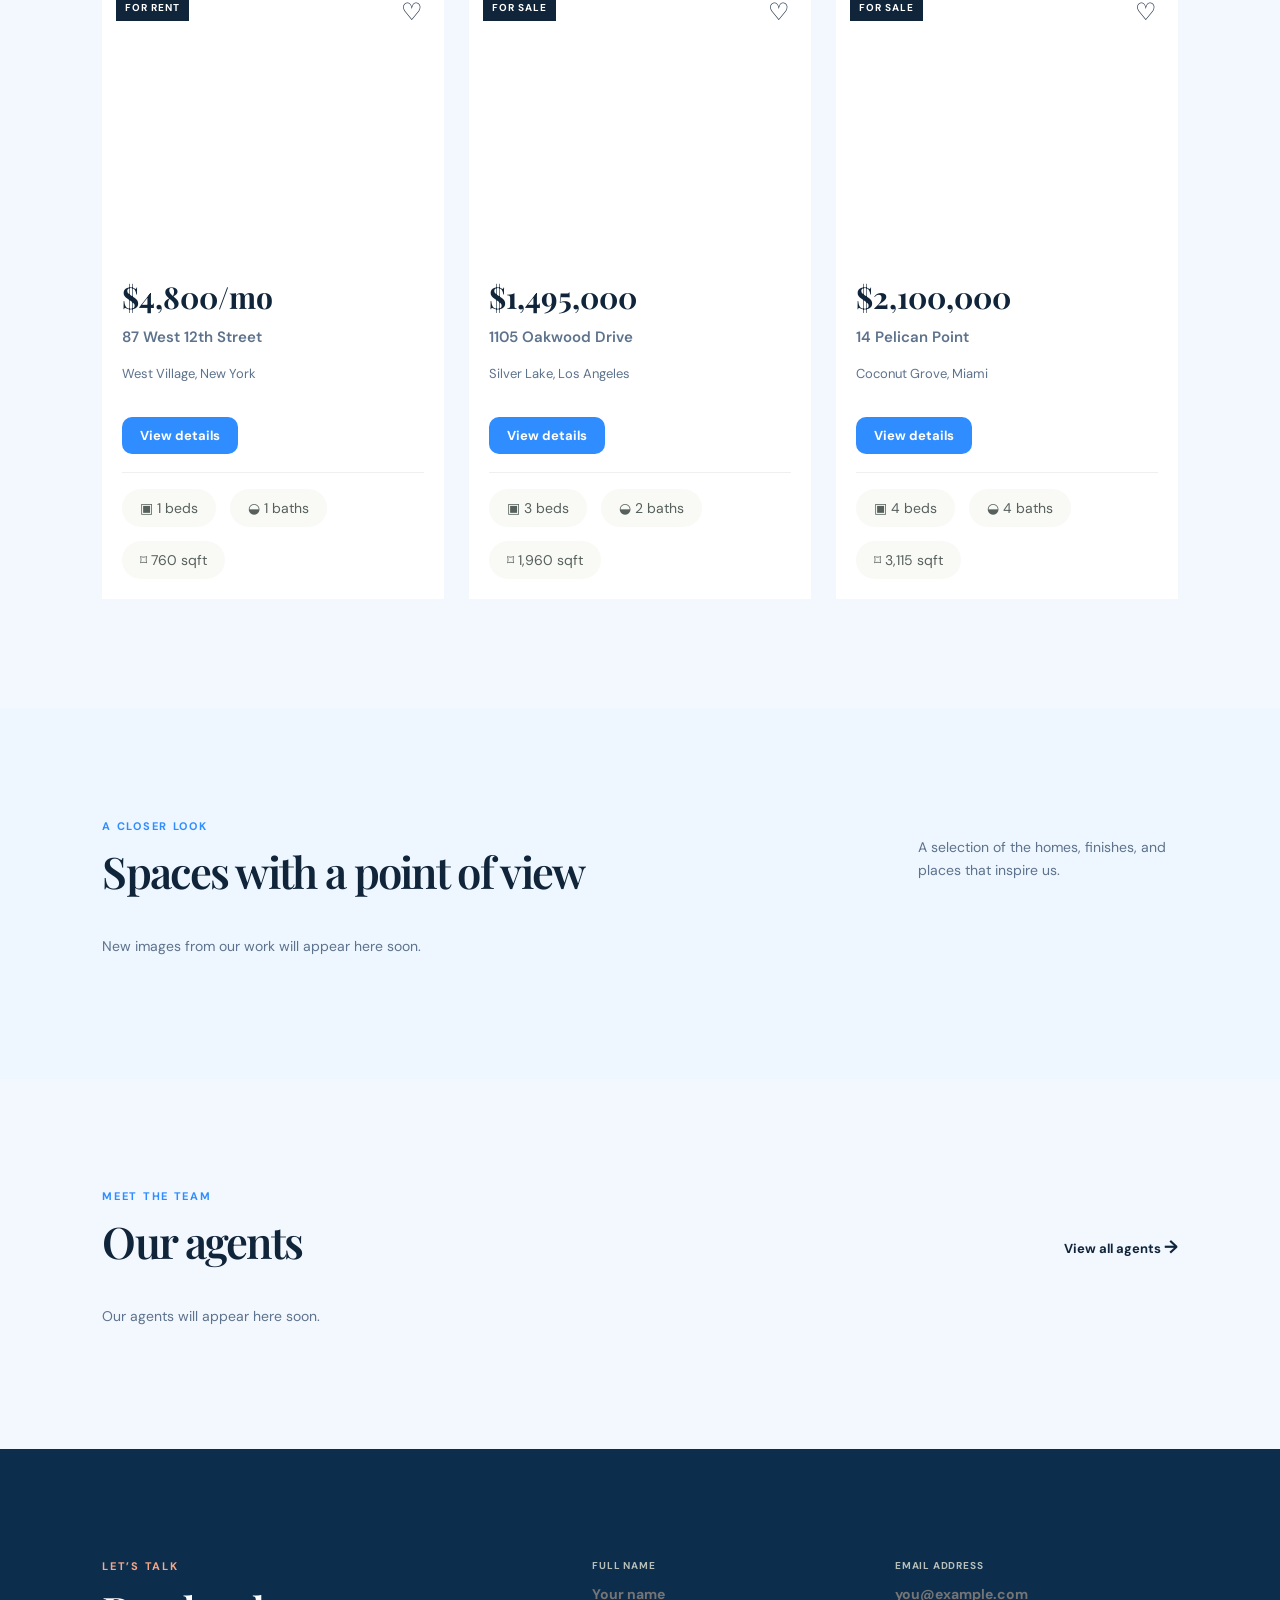
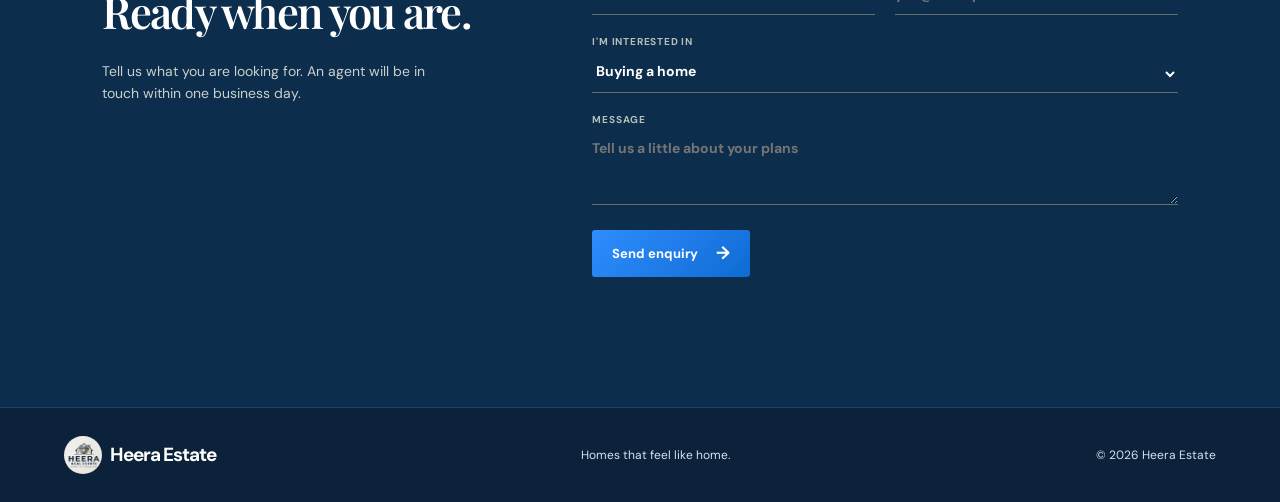
==== commit eaeb4119: "Add new file" ====
--- a/index.html
+++ b/index.html
@@ -9,6 +9,7 @@
   <link rel="preconnect" href="https://fonts.gstatic.com" crossorigin />
   <link href="https://fonts.googleapis.com/css2?family=DM+Sans:wght@400;500;600;700&family=Playfair+Display:wght@600;700&display=swap" rel="stylesheet" />
   <link rel="stylesheet" href="styles.css" />
+  <link rel="stylesheet" href="chatbot.css" />
 </head>
 <body>
   <div class="topbar">
@@ -196,5 +197,6 @@
     <span>© <span id="year"></span> Heera Estate</span>
   </footer>
   <script src="script.js"></script>
+  <script src="chatbot.js" defer></script>
 </body>
-</html>+</html>
--- a/chatbot.css
+++ b/chatbot.css
@@ -0,0 +1 @@
+.heera-chat-launcher{position:fixed;right:22px;bottom:22px;z-index:1200;width:58px;height:58px;border:0;border-radius:50%;background:#153f35;color:#fff;box-shadow:0 12px 32px rgba(17,55,46,.3);cursor:pointer;font-size:25px;transition:transform .2s,box-shadow .2s}.heera-chat-launcher:hover{transform:translateY(-2px);box-shadow:0 16px 36px rgba(17,55,46,.38)}.heera-chat-launcher:focus-visible,.heera-chat button:focus-visible,.heera-chat input:focus-visible{outline:3px solid #d6a94c;outline-offset:2px}.heera-chat{position:fixed;right:22px;bottom:92px;z-index:1200;width:min(390px,calc(100vw - 28px));height:min(610px,calc(100vh - 125px));display:flex;flex-direction:column;overflow:hidden;border:1px solid rgba(21,63,53,.14);border-radius:22px;background:#fbfaf6;box-shadow:0 22px 60px rgba(12,37,31,.24);transform:translateY(12px) scale(.98);opacity:0;visibility:hidden;transition:.2s}.heera-chat.is-open{transform:none;opacity:1;visibility:visible}.heera-chat-header{display:flex;align-items:center;gap:12px;padding:16px 18px;background:#153f35;color:#fff}.heera-chat-avatar{display:grid;place-items:center;width:42px;height:42px;border-radius:50%;background:#d6a94c;font-size:20px}.heera-chat-title{flex:1}.heera-chat-title strong,.heera-chat-title small{display:block}.heera-chat-title small{margin-top:2px;color:#dce9e4;font-size:12px}.heera-chat-close{border:0;background:transparent;color:#fff;font-size:26px;cursor:pointer}.heera-chat-messages{flex:1;overflow-y:auto;padding:18px;scroll-behavior:smooth}.heera-chat-message{display:flex;margin-bottom:12px}.heera-chat-message.user{justify-content:flex-end}.heera-chat-bubble{max-width:84%;padding:11px 13px;border-radius:15px 15px 15px 4px;background:#fff;color:#23342f;box-shadow:0 3px 12px rgba(15,50,41,.08);font-size:14px;line-height:1.45;white-space:pre-line}.heera-chat-message.user .heera-chat-bubble{border-radius:15px 15px 4px 15px;background:#153f35;color:#fff}.heera-chat-choices{display:flex;flex-wrap:wrap;gap:7px;margin:4px 0 14px}.heera-chat-choice{padding:8px 11px;border:1px solid #b9cabf;border-radius:999px;background:#fff;color:#153f35;cursor:pointer;font-size:13px}.heera-chat-choice:hover{background:#e9f1ed}.heera-chat-card{display:block;margin-top:9px;padding:10px;border:1px solid #dbe3de;border-radius:12px;background:#fff;color:#20352f;text-decoration:none}.heera-chat-card strong{display:block;color:#153f35}.heera-chat-card span{display:block;margin-top:3px;font-size:12px;color:#65766f}.heera-chat-form{display:flex;gap:8px;padding:12px;border-top:1px solid #dfe6e2;background:#fff}.heera-chat-input{min-width:0;flex:1;padding:11px 13px;border:1px solid #cbd6d0;border-radius:12px;font:inherit}.heera-chat-send{width:44px;border:0;border-radius:12px;background:#d6a94c;color:#152d27;cursor:pointer;font-size:18px;font-weight:700}.heera-chat-powered{padding:0 12px 8px;background:#fff;color:#7b8983;text-align:center;font-size:10px}@media(max-width:520px){.heera-chat{right:10px;bottom:80px;width:calc(100vw - 20px);height:min(620px,calc(100vh - 100px));border-radius:18px}.heera-chat-launcher{right:14px;bottom:14px}}
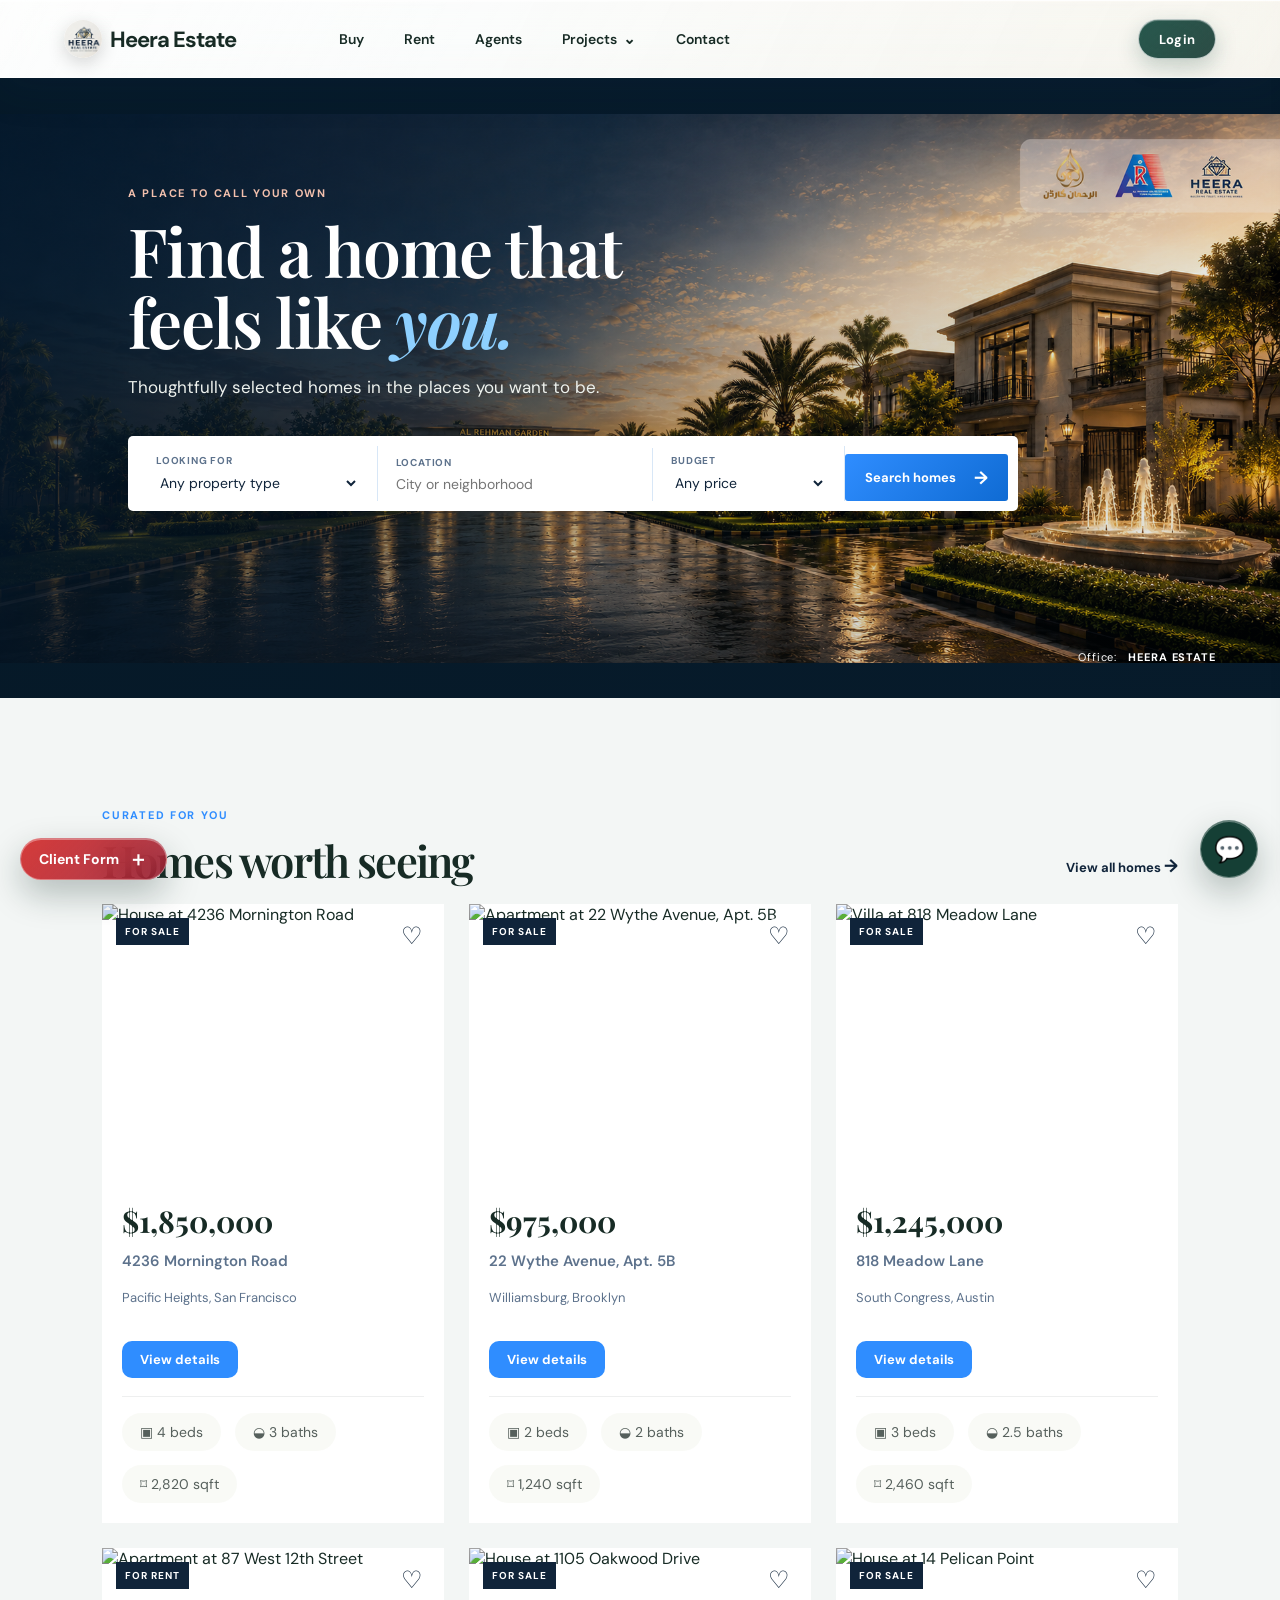
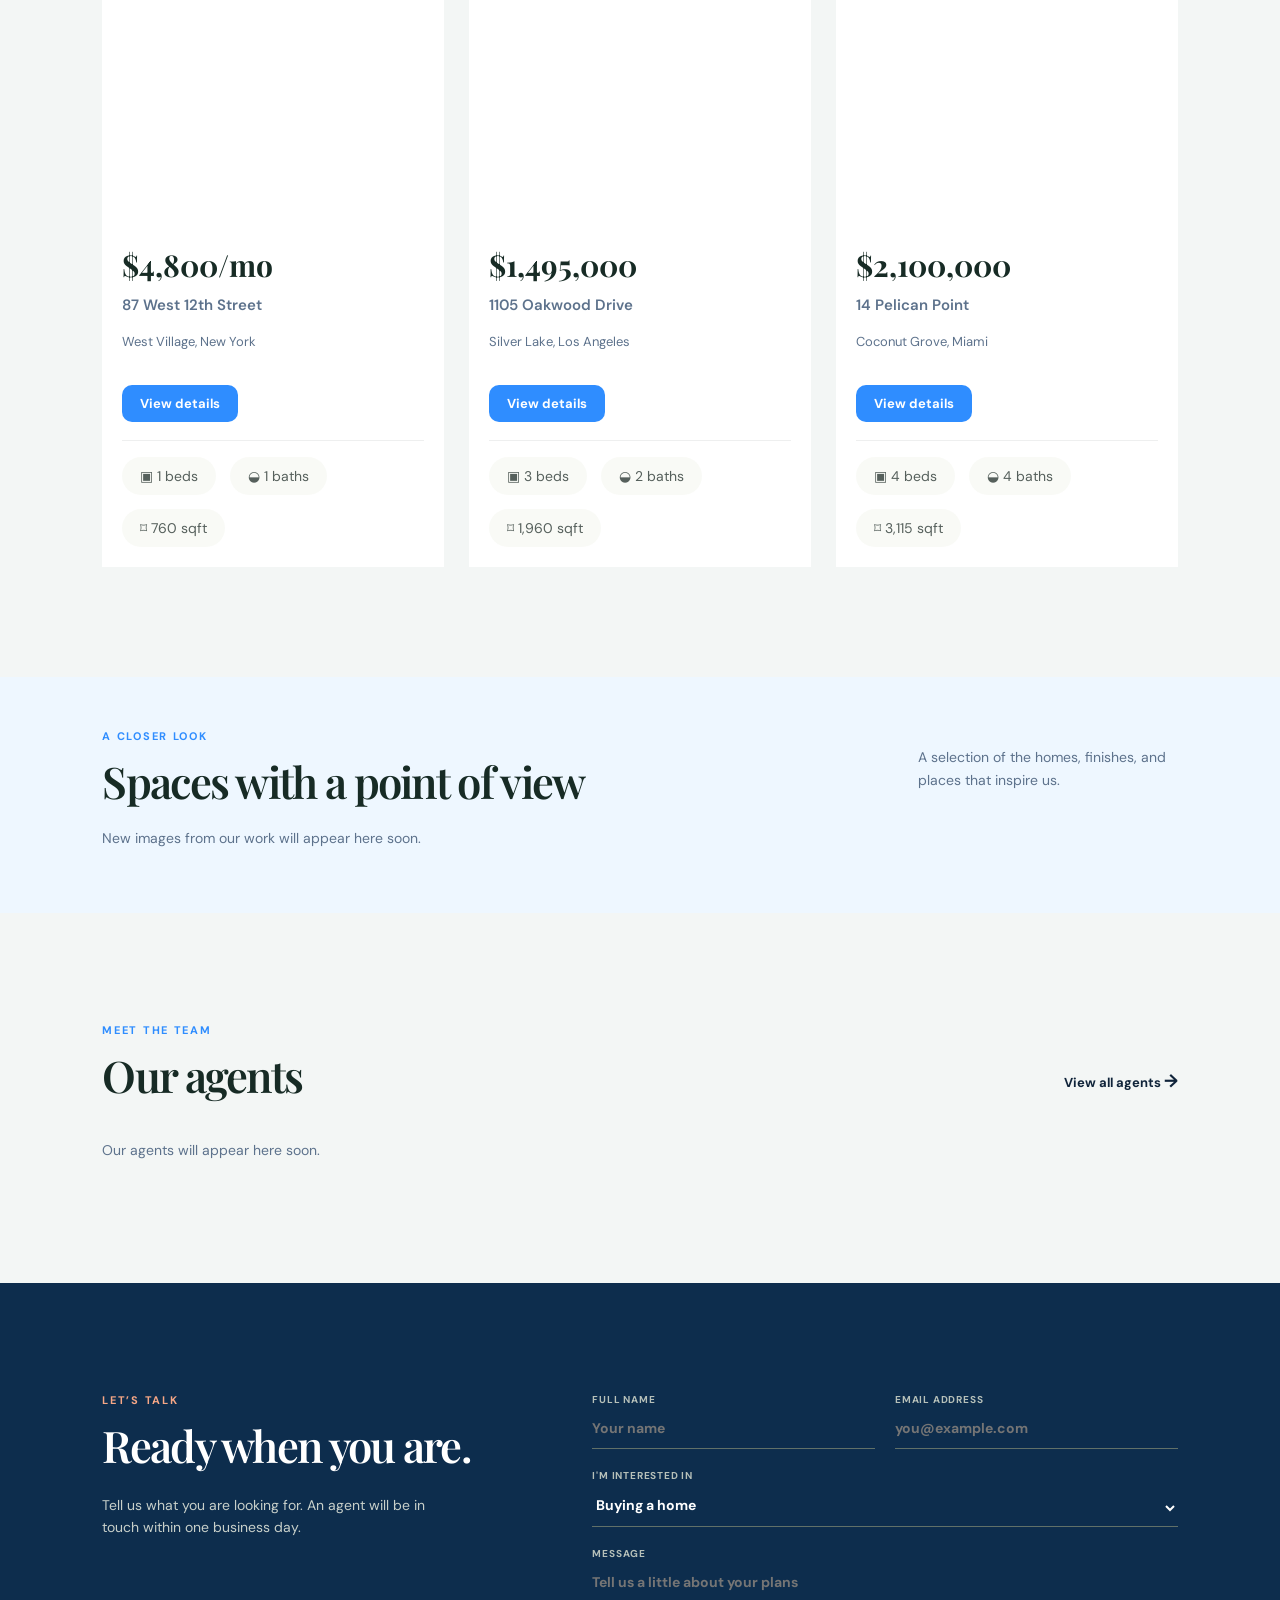
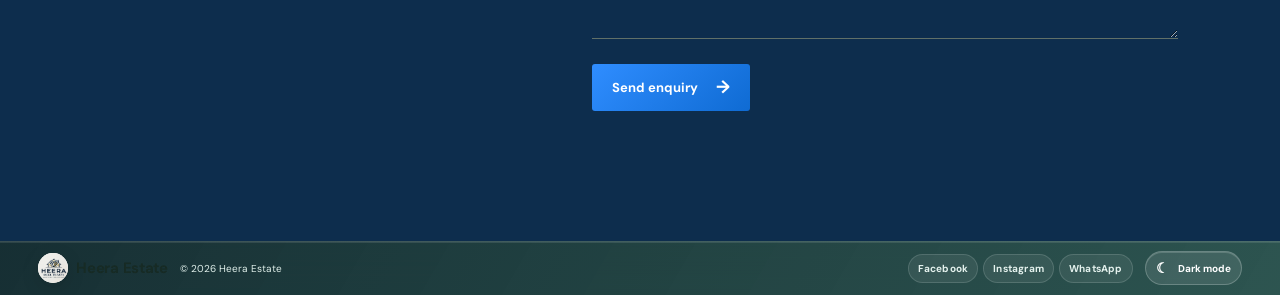
==== commit fb676b66: "add new file" ====
--- a/index.html
+++ b/index.html
@@ -10,15 +10,15 @@
   <link href="https://fonts.googleapis.com/css2?family=DM+Sans:wght@400;500;600;700&family=Playfair+Display:wght@600;700&display=swap" rel="stylesheet" />
   <link rel="stylesheet" href="styles.css" />
   <link rel="stylesheet" href="chatbot.css" />
+  <link rel="stylesheet" href="client-button.css" />
+  <link rel="stylesheet" href="liquid-glass.css" />
+  <link rel="stylesheet" href="navigation-fixes.css" />
+  <link rel="stylesheet" href="footer-compact.css" />
+  <link rel="stylesheet" href="gallery-compact.css" />
+  <link rel="stylesheet" href="hero-background.css" />
 </head>
 <body>
-  <div class="topbar">
-    <div class="topbar-links">
-      <a href="https://www.facebook.com/" target="_blank" rel="noopener" aria-label="Facebook">Facebook</a>
-      <a href="https://www.instagram.com/" target="_blank" rel="noopener" aria-label="Instagram">Instagram</a>
-      <a href="https://wa.me/923000660446" target="_blank" rel="noopener" aria-label="WhatsApp">WhatsApp</a>
-    </div>
-  </div>
+  <a class="client-form-button" href="client-form.html">Client Form <span>＋</span></a>
   <header class="site-header" id="top">
     <a class="brand" href="#top" aria-label="Havenly home">
       <span class="brand-logo"><img src="images/home-logo.jpg" alt="Heera Estate logo" /></span>
@@ -37,9 +37,7 @@
       </div>
       <a href="#contact">Contact</a>
     </nav>
-    <button class="admin-login-icon" id="openIndexLogin" type="button" aria-label="Admin login">
-      <span class="admin-icon"><img src="images/home-logo.jpg" alt="Admin" /></span>
-    </button>
+    <button class="admin-login-icon login-button" id="openIndexLogin" type="button">Login</button>
   </header>
 
   <main>
@@ -74,7 +72,7 @@
           <button type="submit" class="button button-primary">Search homes <span>→</span></button>
         </form>
       </div>
-      <div class="hero-credit">Featured in <strong>ARCHITECTURAL DIGEST</strong></div>
+      <div class="hero-credit">Office:  <strong>HEERA ESTATE</strong></div>
     </section>
 
     <section class="featured section" id="listings">
@@ -196,7 +194,9 @@
     <p>Homes that feel like home.</p>
     <span>© <span id="year"></span> Heera Estate</span>
   </footer>
+  <script src="site-nav.js"></script>
   <script src="script.js"></script>
   <script src="chatbot.js" defer></script>
+  <script src="theme.js" defer></script>
 </body>
 </html>
--- a/client-button.css
+++ b/client-button.css
@@ -0,0 +1 @@
+.client-form-button{position:fixed;left:20px;bottom:20px;z-index:1150;display:inline-flex;align-items:center;gap:9px;padding:13px 18px;border-radius:999px;background:#c62828;color:#fff!important;text-decoration:none;font:700 14px/1 "DM Sans",sans-serif;box-shadow:0 12px 28px rgba(198,40,40,.3);transition:transform .2s,background .2s}.client-form-button:hover{background:#a91f1f;transform:translateY(-2px)}.client-form-button span{font-size:20px;line-height:.7}
--- a/liquid-glass.css
+++ b/liquid-glass.css
@@ -0,0 +1 @@
+:root{--glass-bg:rgba(255,255,255,.58);--glass-strong:rgba(255,255,255,.76);--glass-border:rgba(255,255,255,.68);--glass-shadow:0 12px 42px rgba(13,45,77,.14);--theme-bg:#f3f6f5;--theme-surface:rgba(255,255,255,.74);--theme-text:#172b25;--theme-muted:#64746e;--theme-accent:#d5a84e;--theme-green:#123f35;color-scheme:light}html[data-theme="dark"]{--glass-bg:rgba(12,27,27,.62);--glass-strong:rgba(15,35,33,.82);--glass-border:rgba(255,255,255,.14);--glass-shadow:0 16px 48px rgba(0,0,0,.38);--theme-bg:#081412;--theme-surface:rgba(16,34,31,.8);--theme-text:#edf7f3;--theme-muted:#a8bbb4;--theme-accent:#efc46a;--theme-green:#dcefe8;color-scheme:dark}html{background:var(--theme-bg);transition:background .3s,color .3s}body{background-color:var(--theme-bg);color:var(--theme-text);transition:background-color .3s,color .3s}.topbar{position:relative;z-index:101;background:linear-gradient(110deg,rgba(10,45,56,.84),rgba(20,72,66,.72))!important;border-bottom:1px solid rgba(255,255,255,.14);box-shadow:inset 0 1px rgba(255,255,255,.12);backdrop-filter:blur(20px) saturate(150%);-webkit-backdrop-filter:blur(20px) saturate(150%)}.site-header,.property-header,.client-form-header,.admin-header{position:sticky;top:0;z-index:1000;background:linear-gradient(120deg,var(--glass-strong),var(--glass-bg))!important;border:1px solid var(--glass-border)!important;border-left:0!important;border-right:0!important;box-shadow:var(--glass-shadow),inset 0 1px rgba(255,255,255,.52)!important;backdrop-filter:blur(24px) saturate(175%);-webkit-backdrop-filter:blur(24px) saturate(175%)}.site-header::before,.admin-header::before{content:"";position:absolute;inset:0;pointer-events:none;background:linear-gradient(115deg,rgba(255,255,255,.3),transparent 35%,rgba(213,168,78,.09));opacity:.8}.site-header>*{position:relative}.brand,.main-nav a,.projects-toggle,.admin-header a{color:var(--theme-text)!important}.brand-logo,.brand-mark{box-shadow:0 5px 18px rgba(0,0,0,.16),inset 0 1px rgba(255,255,255,.5)}.main-nav{align-items:center}.main-nav>a,.projects-toggle{position:relative;padding:9px 3px!important}.main-nav>a::after,.projects-toggle::after{content:"";position:absolute;left:50%;right:50%;bottom:2px;height:2px;border-radius:2px;background:linear-gradient(90deg,var(--theme-accent),#ef8e64);transition:left .2s,right .2s}.main-nav>a:hover::after,.projects-toggle:hover::after,.main-nav>a.is-active::after,.projects-toggle.is-active::after{left:2px;right:2px}.projects-menu{background:linear-gradient(135deg,var(--glass-strong),var(--glass-bg))!important;border:1px solid var(--glass-border)!important;box-shadow:var(--glass-shadow)!important;backdrop-filter:blur(24px) saturate(170%);-webkit-backdrop-filter:blur(24px) saturate(170%)}.projects-menu a{color:var(--theme-text)!important}.heera-chat{background:linear-gradient(145deg,var(--glass-strong),var(--glass-bg))!important;border-color:var(--glass-border)!important;box-shadow:0 24px 70px rgba(4,20,17,.34),inset 0 1px rgba(255,255,255,.45)!important;backdrop-filter:blur(28px) saturate(180%);-webkit-backdrop-filter:blur(28px) saturate(180%)}.heera-chat-header{background:linear-gradient(120deg,rgba(13,66,55,.9),rgba(27,91,77,.72))!important;border-bottom:1px solid rgba(255,255,255,.18);backdrop-filter:blur(20px)}.heera-chat-messages{background:linear-gradient(150deg,transparent,rgba(213,168,78,.08))}.heera-chat-bubble,.heera-chat-choice,.heera-chat-card,.heera-chat-form,.heera-chat-powered{background:var(--theme-surface)!important;color:var(--theme-text)!important;border-color:var(--glass-border)!important;backdrop-filter:blur(14px)}.heera-chat-input{background:rgba(255,255,255,.46)!important;color:var(--theme-text)!important}.heera-chat-launcher,.client-form-button{border:1px solid rgba(255,255,255,.34)!important;box-shadow:0 14px 34px rgba(10,40,34,.28),inset 0 1px rgba(255,255,255,.35)!important;backdrop-filter:blur(14px) saturate(160%)}.client-form-button{background:linear-gradient(135deg,rgba(210,42,42,.92),rgba(153,19,40,.82))!important}.site-footer{gap:20px;background:linear-gradient(120deg,rgba(8,34,39,.94),rgba(17,62,57,.88))!important;border-top:1px solid rgba(255,255,255,.15)!important;box-shadow:inset 0 1px rgba(255,255,255,.1);backdrop-filter:blur(22px);color:#e1f0eb!important}.theme-toggle{display:inline-flex;align-items:center;gap:9px;padding:9px 13px;border:1px solid rgba(255,255,255,.22);border-radius:999px;background:rgba(255,255,255,.1);color:#fff;cursor:pointer;font:700 12px "DM Sans",sans-serif;box-shadow:inset 0 1px rgba(255,255,255,.16);transition:background .2s,transform .2s}.theme-toggle:hover{background:rgba(255,255,255,.18);transform:translateY(-1px)}.theme-toggle-icon{font-size:17px}.admin-header .theme-toggle{margin-left:auto;margin-right:14px;color:var(--theme-text);border-color:var(--glass-border);background:var(--glass-bg)}html[data-theme="dark"] .section,html[data-theme="dark"] .featured,html[data-theme="dark"] .contact,html[data-theme="dark"] .property-detail-page main,html[data-theme="dark"] .client-submit-page,html[data-theme="dark"] .admin-body{background-color:var(--theme-bg)!important;color:var(--theme-text)!important}html[data-theme="dark"] .property-card,html[data-theme="dark"] .property-block,html[data-theme="dark"] .property-contact-card,html[data-theme="dark"] .property-price-panel,html[data-theme="dark"] .client-form-card,html[data-theme="dark"] .listing-manager,html[data-theme="dark"] .editor-panel,html[data-theme="dark"] .gallery-manager-panel,html[data-theme="dark"] .admin-property,html[data-theme="dark"] .search-panel,html[data-theme="dark"] .saved-drawer{background:var(--theme-surface)!important;color:var(--theme-text)!important;border-color:var(--glass-border)!important;box-shadow:var(--glass-shadow)!important}html[data-theme="dark"] h1,html[data-theme="dark"] h2,html[data-theme="dark"] h3,html[data-theme="dark"] strong,html[data-theme="dark"] label,html[data-theme="dark"] .property-description-text,html[data-theme="dark"] .client-form-intro h1{color:var(--theme-text)!important}html[data-theme="dark"] p,html[data-theme="dark"] .field-help,html[data-theme="dark"] .field-hint{color:var(--theme-muted)}html[data-theme="dark"] input,html[data-theme="dark"] select,html[data-theme="dark"] textarea{background:rgba(5,18,16,.62)!important;color:var(--theme-text)!important;border-color:rgba(255,255,255,.18)!important}html[data-theme="dark"] .mobile-menu span{background:var(--theme-text)!important}@media(max-width:860px){.main-nav{background:linear-gradient(145deg,var(--glass-strong),var(--glass-bg))!important;border:1px solid var(--glass-border);box-shadow:var(--glass-shadow);backdrop-filter:blur(26px) saturate(175%);-webkit-backdrop-filter:blur(26px) saturate(175%)}.client-form-button{bottom:16px;left:12px}.site-footer{align-items:flex-start!important}}
--- a/navigation-fixes.css
+++ b/navigation-fixes.css
@@ -0,0 +1 @@
+.login-button{width:auto!important;height:40px!important;min-width:78px;padding:0 17px!important;border:1px solid var(--glass-border)!important;border-radius:999px!important;background:linear-gradient(135deg,rgba(21,74,63,.92),rgba(10,48,41,.86))!important;color:#fff!important;font:700 13px "DM Sans",sans-serif!important;letter-spacing:.2px;text-decoration:none!important;box-shadow:0 8px 22px rgba(11,57,47,.22),inset 0 1px rgba(255,255,255,.24)!important;backdrop-filter:blur(14px);-webkit-backdrop-filter:blur(14px);cursor:pointer}.login-button:hover{background:linear-gradient(135deg,#d6aa51,#be7e32)!important;color:#102d27!important}.menu-toggle{position:relative;z-index:3;min-width:42px;min-height:42px;border:1px solid transparent!important;border-radius:12px!important;cursor:pointer}.menu-toggle span{transition:transform .2s,opacity .2s;background:var(--theme-text)!important}@media(max-width:1050px){.site-header{height:72px!important;padding:0 18px!important}.site-header .main-nav{position:absolute!important;top:calc(100% + 8px)!important;left:12px!important;right:12px!important;width:auto!important;max-height:calc(100vh - 110px);overflow-y:auto;display:none!important;margin:0!important;padding:16px!important;border-radius:18px!important;z-index:1002!important}.site-header .main-nav.open{display:grid!important;grid-template-columns:1fr!important;gap:7px!important}.site-header .main-nav>a,.site-header .projects-toggle{display:block;width:100%;box-sizing:border-box;padding:12px 13px!important;text-align:left;border-radius:10px}.site-header .main-nav>a:hover,.site-header .projects-toggle:hover{background:rgba(213,168,78,.14)}.site-header .projects-menu{width:100%;box-sizing:border-box;margin:4px 0 7px!important}.site-header .menu-toggle{display:grid!important;place-content:center;gap:4px;margin-left:auto!important;margin-right:10px!important;background:var(--glass-bg)!important;border-color:var(--glass-border)!important}.site-header .menu-toggle span{display:block;width:22px;height:2px}.site-header .login-button{margin-left:0!important;min-width:68px;height:38px!important;padding:0 13px!important}.site-header .brand{min-width:0}.site-header .brand>span:last-child{white-space:nowrap}.menu-open{overflow:hidden}}@media(max-width:480px){.site-header{padding:0 10px!important}.site-header .brand{font-size:17px;gap:6px}.site-header .brand-logo{width:32px;height:32px}.site-header .menu-toggle{margin-right:6px!important}.site-header .login-button{min-width:60px;padding:0 10px!important;font-size:12px!important}}
--- a/footer-compact.css
+++ b/footer-compact.css
@@ -0,0 +1 @@
+.site-footer{min-height:54px!important;box-sizing:border-box!important;padding:8px clamp(14px,3vw,42px)!important;gap:12px!important;flex-wrap:wrap}.site-footer .brand{font-size:15px!important;letter-spacing:-.3px}.site-footer .brand-logo,.site-footer .brand-mark{width:30px!important;height:30px!important;font-size:15px!important}.site-footer>p{display:none}.footer-socials{display:flex;align-items:center;justify-content:center;gap:5px;margin-left:auto}.footer-socials a{display:inline-flex;align-items:center;padding:7px 9px;border:1px solid rgba(255,255,255,.14);border-radius:999px;background:rgba(255,255,255,.07);color:#e4f1ed!important;font-size:10px;font-weight:700;letter-spacing:.2px;text-decoration:none;transition:background .2s,color .2s}.footer-socials a:hover{background:rgba(255,255,255,.16);color:#fff!important}.site-footer .theme-toggle{padding:7px 10px;font-size:10px}.site-footer .theme-toggle-icon{font-size:14px}.site-footer>span{white-space:nowrap;font-size:10px}@media(max-width:700px){.site-footer{display:grid!important;grid-template-columns:1fr auto!important;align-items:center!important;padding:9px 12px!important;gap:7px 10px!important}.footer-socials{grid-column:1/-1;grid-row:2;margin:0;justify-content:flex-start}.site-footer .theme-toggle{grid-column:2;grid-row:1}.site-footer>span{display:none}.footer-socials a{padding:6px 8px}}
--- a/gallery-compact.css
+++ b/gallery-compact.css
@@ -0,0 +1 @@
+.home-gallery.section{padding-top:52px!important;padding-bottom:52px!important}.home-gallery .section-heading{margin-bottom:24px!important}.home-gallery-slider,.home-gallery .gallery-slide,.home-gallery .gallery-tile{height:clamp(230px,30vw,390px)!important}.home-gallery .gallery-tile{margin:0}.home-gallery .gallery-dots{margin-top:10px}.home-gallery .gallery-dot{width:7px;height:7px}.home-gallery .gallery-control{width:36px;height:36px;font-size:20px}@media(max-width:570px){.home-gallery.section{padding-top:36px!important;padding-bottom:36px!important}.home-gallery .section-heading{margin-bottom:18px!important}.home-gallery-slider,.home-gallery .gallery-slide,.home-gallery .gallery-tile{height:210px!important}}
--- a/hero-background.css
+++ b/hero-background.css
@@ -0,0 +1,31 @@
+.hero {
+  background-color: #071b2b !important;
+  background-image:
+    linear-gradient(
+      90deg,
+      rgba(5, 24, 38, 0.58) 0%,
+      rgba(5, 24, 38, 0.24) 48%,
+      rgba(5, 24, 38, 0.08) 100%
+    ),
+    url("images/al-rehman-garden-hero.png") !important;
+
+  background-position: center center !important;
+  background-size: 100% 100%, contain !important;
+  background-repeat: no-repeat !important;
+}
+
+@media (max-width: 710px) {
+  .hero {
+    background-position:center !important;
+    background-image:
+      linear-gradient(
+        90deg,
+        rgba(5, 24, 38, 0.72),
+        rgba(5, 24, 38, 0.28)
+      ),
+      url("images/arg2.png") !important;
+
+    background-size: 100% 100%, contain !important;
+    background-repeat: no-repeat !important;
+  }
+}
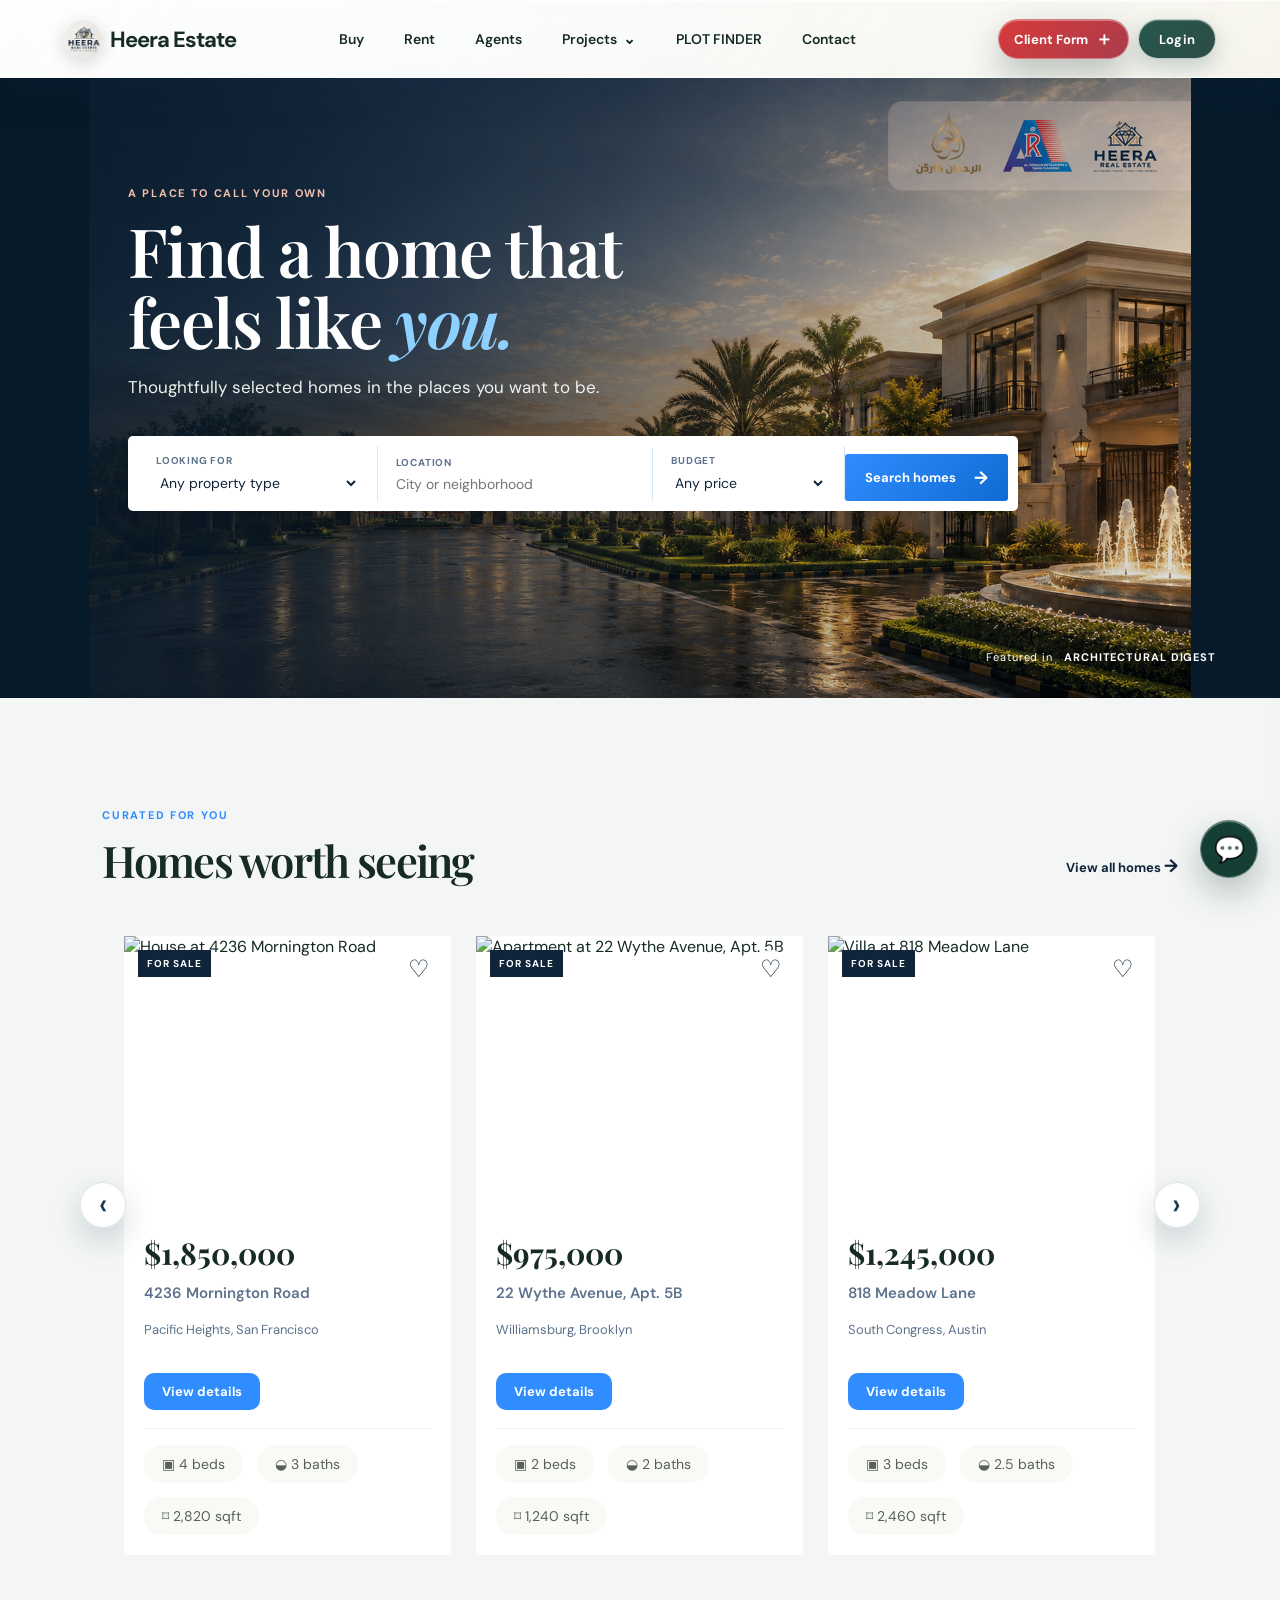
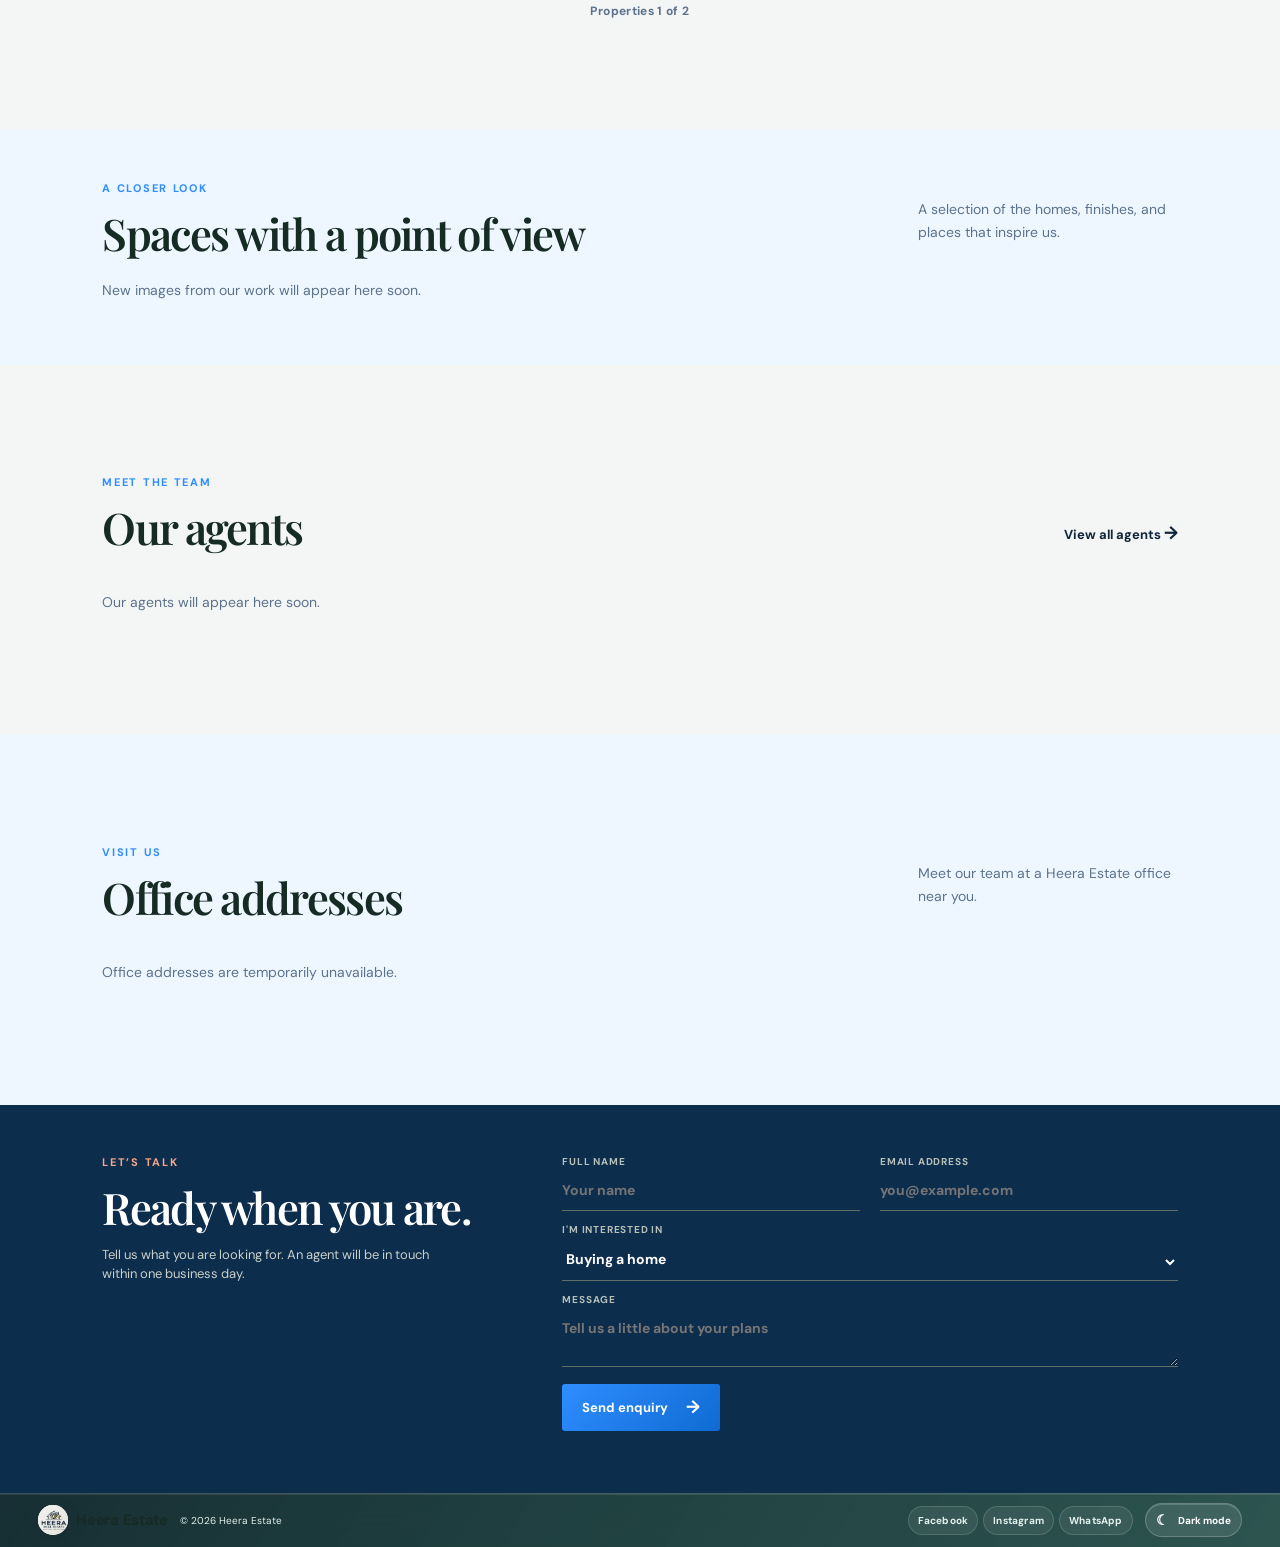
==== commit b1dba0eb: "new updates" ====
--- a/index.html
+++ b/index.html
@@ -15,10 +15,12 @@
   <link rel="stylesheet" href="navigation-fixes.css" />
   <link rel="stylesheet" href="footer-compact.css" />
   <link rel="stylesheet" href="gallery-compact.css" />
+  <link rel="stylesheet" href="property-slider.css" />
   <link rel="stylesheet" href="hero-background.css" />
+  <link rel="stylesheet" href="auth-portal.css" />
+  <link rel="stylesheet" href="auth-compact.css" />
 </head>
 <body>
-  <a class="client-form-button" href="client-form.html">Client Form <span>＋</span></a>
   <header class="site-header" id="top">
     <a class="brand" href="#top" aria-label="Havenly home">
       <span class="brand-logo"><img src="images/home-logo.jpg" alt="Heera Estate logo" /></span>
@@ -35,9 +37,13 @@
         <button class="projects-toggle" type="button" aria-expanded="false">Projects <span>⌄</span></button>
         <div class="projects-menu" id="projectsMenu"><span class="projects-loading">Loading projects…</span></div>
       </div>
+      <a href="plot-finder.html">PLOT FINDER</a>
       <a href="#contact">Contact</a>
     </nav>
-    <button class="admin-login-icon login-button" id="openIndexLogin" type="button">Login</button>
+    <div class="header-actions">
+      <a class="client-form-button" href="client-form.html">Client Form <span>＋</span></a>
+      <button class="admin-login-icon login-button" id="openIndexLogin" type="button">Login</button>
+    </div>
   </header>
 
   <main>
@@ -54,6 +60,7 @@
               <option value="House">House</option>
               <option value="Apartment">Apartment</option>
               <option value="Villa">Villa</option>
+              <option value="Land">Land</option>
             </select>
           </label>
           <label>
@@ -72,7 +79,7 @@
           <button type="submit" class="button button-primary">Search homes <span>→</span></button>
         </form>
       </div>
-      <div class="hero-credit">Office:  <strong>HEERA ESTATE</strong></div>
+      <div class="hero-credit">Featured in <strong>ARCHITECTURAL DIGEST</strong></div>
     </section>
 
     <section class="featured section" id="listings">
@@ -84,7 +91,12 @@
         <button class="text-link" id="clearFilters">View all homes <span>→</span></button>
       </div>
       <p id="resultsMessage" class="results-message" aria-live="polite"></p>
-      <div class="property-grid" id="propertyGrid"></div>
+      <div class="property-slider-shell" id="propertySliderShell">
+        <button class="property-page-control property-page-previous" id="propertyPrevious" type="button" aria-label="Previous properties" hidden>‹</button>
+        <div class="property-grid" id="propertyGrid"></div>
+        <button class="property-page-control property-page-next" id="propertyNext" type="button" aria-label="Next properties" hidden>›</button>
+      </div>
+      <p class="property-page-status" id="propertyPageStatus" aria-live="polite"></p>
     </section>
 
      <!--<section class="neighborhoods section">
@@ -126,6 +138,14 @@
       </div>
     </section>
 
+    <section class="office-locations section" id="office-locations">
+      <div class="section-heading">
+        <div><p class="eyebrow">Visit us</p><h2>Office addresses</h2></div>
+        <p class="section-note">Meet our team at a Heera Estate office near you.</p>
+      </div>
+      <div class="office-addresses" id="officeAddresses" aria-live="polite"></div>
+    </section>
+
     <section class="contact section" id="contact">
       <div>
         <p class="eyebrow">Let’s talk</p>
@@ -138,7 +158,7 @@
           <label>Email address<input name="email" required type="email" placeholder="you@example.com" /></label>
         </div>
         <label>I'm interested in<select name="interest"><option>Buying a home</option><option>Selling a home</option><option>Renting a home</option><option>Speaking to an agent</option></select></label>
-        <label>Message<textarea name="message" rows="3" placeholder="Tell us a little about your plans"></textarea></label>
+        <label>Message<textarea name="message" rows="2" placeholder="Tell us a little about your plans"></textarea></label>
         <button class="button button-primary" type="submit">Send enquiry <span>→</span></button>
         <p class="form-success" id="formSuccess" role="status"></p>
       </form>
@@ -147,17 +167,16 @@
 
   <div class="auth-popup" id="loginPopup" hidden>
     <div class="auth-popup-backdrop" id="loginPopupBackdrop"></div>
-    <div class="auth-popup-panel">
+    <div class="auth-popup-panel auth-access-panel">
       <button class="modal-close auth-close" id="closeLoginPopup" type="button" aria-label="Close login">×</button>
-      <form class="auth-card" id="indexLoginForm">
-        <p class="eyebrow">Agent access</p>
-        <h2>Welcome back</h2>
-        <label>Email address<input name="email" type="email" autocomplete="username" placeholder="admin@havenly.local" required /></label>
-        <label>Password<input name="password" type="password" autocomplete="current-password" placeholder="Your password" required /></label>
-        <button class="button button-primary" type="submit">Log in <span>→</span></button>
-        <p class="login-error" id="indexLoginError" role="alert"></p>
-        <p class="credentials-note">Demo login: <strong>admin@havenly.local</strong><br />Password: <strong>Havenly2026!</strong></p>
-      </form>
+      <div class="account-access" id="accountAccess" data-view="client-login">
+        <div class="account-tabs"><button class="account-tab active" data-auth-view="client-login" type="button">Client sign in</button><button class="account-tab" data-auth-view="signup" type="button">Sign up</button></div>
+        <form class="account-form active" id="clientLoginForm" data-auth-form="client-login"><h2>Welcome back</h2><label>Email or phone<input name="login" autocomplete="username" required></label><label>Password<input name="password" type="password" autocomplete="current-password" required></label><button class="account-primary" type="submit">Client sign in</button><button class="account-admin-switch" data-auth-view="admin-login" type="button">Admin login</button><button class="account-link" data-auth-view="forgot" type="button">Forgot your password?</button></form>
+        <form class="account-form" id="clientSignupForm" data-auth-form="signup"><h2>Create client account</h2><label>Full name<input name="full_name" autocomplete="name" required></label><label>Email<input name="email" type="email" autocomplete="email"></label><label>Phone number<input name="phone" autocomplete="tel"></label><label>Password<input name="password" type="password" minlength="8" autocomplete="new-password" required></label><label>Confirm password<input name="confirm_password" type="password" minlength="8" autocomplete="new-password" required></label><button class="account-primary" type="submit">Sign up</button></form>
+        <form class="account-form" id="adminLoginForm" data-auth-form="admin-login"><h2>Admin login</h2><label>Username or email<input name="login" autocomplete="username" required></label><label>Password<input name="password" type="password" autocomplete="current-password" required></label><button class="account-primary account-admin" type="submit">Sign in as admin</button><button class="account-link" data-auth-view="client-login" type="button">Back to client sign in</button></form>
+        <form class="account-form" id="forgotPasswordForm" data-auth-form="forgot"><h2>Forgot password</h2><label>Email or phone number<input name="identity" required></label><button class="account-primary" type="submit">Request reset</button><button class="account-link" data-auth-view="client-login" type="button">Back to client sign in</button></form>
+        <p class="account-message" id="accountMessage" role="status"></p>
+      </div>
     </div>
   </div>
 
@@ -168,6 +187,7 @@
       
       <div class="popup-content">
         <img class="popup-image" src="" alt="" />
+        <video class="popup-video" controls playsinline preload="metadata" hidden></video>
         <span class="popup-counter" id="popupCounter"></span>
         <h3 class="popup-headline"></h3>
         <div class="popup-body"></div>
--- a/styles.css
+++ b/styles.css
@@ -42,6 +42,14 @@
 .projects-menu.open { display: grid; }
 .projects-menu a { color: var(--ink); font-size: 12px; padding: 10px 11px; }
 .projects-menu a:hover { background: var(--sand); color: var(--ink); }
+.project-menu-group { position: relative; }
+.project-group-toggle { align-items: center; background: transparent; border: 0; color: var(--theme-text, var(--ink)); cursor: pointer; display: flex; font: 600 12px var(--sans); justify-content: space-between; padding: 10px 11px; text-align: left; width: 100%; }
+.project-group-toggle:hover { background: var(--sand); }
+.project-group-toggle b { font-size: 17px; transition: transform .2s; }
+.project-menu-group.open > .project-group-toggle b { transform: rotate(90deg); }
+.project-submenu { background: var(--theme-surface, #f8f6ef); display: none; margin: 2px 0 5px 10px; }
+.project-menu-group.open > .project-submenu { display: grid; }
+.project-submenu a { border-left: 2px solid var(--gold); padding-left: 14px; }
 .projects-loading { color: var(--muted); font-size: 11px; padding: 10px; }
 .admin-login-icon { appearance: none; margin-left: auto; display: inline-flex; align-items: center; justify-content: center; width: 42px; height: 42px; border-radius: 50%; border: 1px solid #bac0ba; background: white; transition: background .2s, border-color .2s; padding: 0; }
 .admin-login-icon:hover { background: var(--orange); border-color: var(--orange); }
@@ -174,6 +182,14 @@
 .agent-contact-link:hover { background: var(--orange); border-color: var(--orange); color: white; transform: translateY(-1px); }
 .agent-contact-link.whatsapp { background: #eaf7ee; border-color: #cce9d4; color: #1f6f3b; }
 .agent-contact-link.whatsapp:hover { background: #1f6f3b; border-color: #1f6f3b; color: white; }
+.office-locations { background: #eef7ff; }
+.office-addresses { display: grid; gap: 18px; grid-template-columns: repeat(2, minmax(0, 1fr)); }
+.office-address-card { align-items: flex-start; background: var(--theme-surface, #fff); border: 1px solid rgba(30,43,39,.09); border-radius: 18px; box-shadow: 0 14px 30px rgba(15,24,21,.07); display: flex; gap: 15px; padding: 22px; }
+.office-address-icon { align-items: center; background: #153f35; border-radius: 50%; color: #fff; display: inline-flex; flex: 0 0 42px; font-size: 22px; height: 42px; justify-content: center; }
+.office-address-card h3 { font: 700 18px/1.3 "DM Sans",sans-serif; margin: 0 0 8px; }
+.office-address-card address { color: var(--theme-muted, var(--muted)); font-style: normal; font-size: 14px; line-height: 1.65; white-space: pre-line; }
+.office-address-actions { display: flex; flex-wrap: wrap; gap: 10px 18px; margin-top: 12px; }
+.office-address-actions a { color: var(--theme-accent, var(--orange)); font-size: 12px; font-weight: 700; }
 
 @media (max-width: 820px) {
   .agent-grid { grid-template-columns: repeat(2, 1fr); }
@@ -200,10 +216,10 @@
 .client strong, .client small { display: block; font-size: 12px; }
 .client small { color: var(--muted); margin-top: 3px; }
 
-.contact { background: #0d2d4d; color: white; display: grid; gap: 100px; grid-template-columns: .8fr 1.2fr; }
+.contact { background: #0d2d4d; color: white; display: grid; gap: 50px; grid-template-columns: .8fr 1.2fr; padding-bottom: 50px; padding-top: 50px; }
 .contact .eyebrow { color: #f6a786; }
-.contact p:not(.eyebrow) { color: #c8d0ca; font-size: 14px; line-height: 1.6; margin-top: 25px; max-width: 330px; }
-.contact-form { display: grid; gap: 20px; }
+.contact p:not(.eyebrow) { color: #c8d0ca; font-size: 13px; line-height: 1.5; margin-top: 14px; max-width: 330px; }
+.contact-form { display: grid; gap: 12px; }
 .form-row { display: grid; gap: 20px; grid-template-columns: 1fr 1fr; }
 .contact-form label { color: #b6c0b9; display: flex; flex-direction: column; gap: 7px; }
 .contact-form input,.contact-form select,.contact-form textarea { border-bottom: 1px solid #607068; color: white; font-size: 14px; padding: 6px 0 11px; }
@@ -211,6 +227,8 @@
 .contact-form textarea { resize: vertical; }
 .contact-form .button { justify-self: start; margin-top: 5px; }
 .form-success { color: #add7b4 !important; margin: 0 !important; }
+
+@media (max-width: 700px) { .office-addresses { grid-template-columns: 1fr; } .office-locations { padding-bottom: 55px; padding-top: 55px; } .contact { gap: 28px; padding-bottom: 42px; padding-top: 42px; } }
 
 .site-footer { align-items: center; background: #0b223a; border-top: 1px solid #17446f; color: #cfe4f7; display: flex; font-size: 12px; justify-content: space-between; padding: 28px clamp(24px,5vw,78px); }
 .footer-brand { color: white; font-size: 19px; }
@@ -307,6 +325,9 @@
   .contact-form { margin-top: 43px; }
   .form-row { grid-template-columns: 1fr; }
   .site-footer { align-items: start; flex-direction: column; gap: 18px; }
+  .office-locations { padding-bottom: 48px; padding-top: 48px; }
+  .contact { padding-bottom: 38px; padding-top: 38px; }
+  .contact-form { margin-top: 24px; }
 }
 
 /* Keep logo at 1cm on all viewports to match request */
@@ -375,6 +396,7 @@
   object-fit: cover;
   width: 100%;
 }
+.front-popup-panel .popup-image[hidden],.front-popup-panel .popup-video[hidden],.front-popup-panel .popup-counter[hidden],.front-popup-panel .popup-nav[hidden],.front-popup-panel .popup-dots[hidden]{display:none!important}.front-popup-panel .popup-video{background:#071512;border-radius:0;display:block;height:auto;max-height:min(72vh,620px);object-fit:contain;width:100%}.front-popup-panel[data-popup-type="content"] .popup-content{min-height:220px;place-content:center}.front-popup-panel[data-popup-type="content"] .popup-body{font-size:15px;line-height:1.7}.front-popup-panel[data-popup-type="image"],.front-popup-panel[data-popup-type="video"]{height:auto;max-height:calc(100vh - 28px)}.front-popup-panel[data-popup-type="image"] .popup-content,.front-popup-panel[data-popup-type="video"] .popup-content{display:block;max-height:none;overflow:visible;padding:10px}.front-popup-panel[data-popup-type="image"] .popup-counter,.front-popup-panel[data-popup-type="video"] .popup-counter{line-height:1;margin-top:6px}
 .front-popup-panel .popup-headline { font-size: 15px; margin: 0; line-height: 1.0; align-content: center; align-items: center; }
 .front-popup-panel .popup-body { color: var(--muted); font-size: 14px; line-height: 1.65; }
  
@@ -433,7 +455,7 @@
 .popup-next { right: -52px; }
  
 /* Dots indicator */
-.popup-dots { display: flex; gap: 6px; justify-content: center; padding: 0 24px 22px; }
+.popup-dots { display: flex; gap: 6px; justify-content: center; margin: 0; min-height: 0; padding: 8px 20px 12px; }
 .popup-dot {
   background: #cfd8e4;
   border: 0;
@@ -478,6 +500,6 @@
   .popup-prev { left: 8px; }
   .popup-next { right: 8px; }
   .front-popup-panel .popup-content { padding: 20px; }
+  .front-popup-panel[data-popup-type="image"] .popup-content,.front-popup-panel[data-popup-type="video"] .popup-content { padding: 8px; }
   .popup-scroll-top { bottom: 12px; right: 12px; }
 }
-
--- a/chatbot.css
+++ b/chatbot.css
@@ -1 +1 @@
-.heera-chat-launcher{position:fixed;right:22px;bottom:22px;z-index:1200;width:58px;height:58px;border:0;border-radius:50%;background:#153f35;color:#fff;box-shadow:0 12px 32px rgba(17,55,46,.3);cursor:pointer;font-size:25px;transition:transform .2s,box-shadow .2s}.heera-chat-launcher:hover{transform:translateY(-2px);box-shadow:0 16px 36px rgba(17,55,46,.38)}.heera-chat-launcher:focus-visible,.heera-chat button:focus-visible,.heera-chat input:focus-visible{outline:3px solid #d6a94c;outline-offset:2px}.heera-chat{position:fixed;right:22px;bottom:92px;z-index:1200;width:min(390px,calc(100vw - 28px));height:min(610px,calc(100vh - 125px));display:flex;flex-direction:column;overflow:hidden;border:1px solid rgba(21,63,53,.14);border-radius:22px;background:#fbfaf6;box-shadow:0 22px 60px rgba(12,37,31,.24);transform:translateY(12px) scale(.98);opacity:0;visibility:hidden;transition:.2s}.heera-chat.is-open{transform:none;opacity:1;visibility:visible}.heera-chat-header{display:flex;align-items:center;gap:12px;padding:16px 18px;background:#153f35;color:#fff}.heera-chat-avatar{display:grid;place-items:center;width:42px;height:42px;border-radius:50%;background:#d6a94c;font-size:20px}.heera-chat-title{flex:1}.heera-chat-title strong,.heera-chat-title small{display:block}.heera-chat-title small{margin-top:2px;color:#dce9e4;font-size:12px}.heera-chat-close{border:0;background:transparent;color:#fff;font-size:26px;cursor:pointer}.heera-chat-messages{flex:1;overflow-y:auto;padding:18px;scroll-behavior:smooth}.heera-chat-message{display:flex;margin-bottom:12px}.heera-chat-message.user{justify-content:flex-end}.heera-chat-bubble{max-width:84%;padding:11px 13px;border-radius:15px 15px 15px 4px;background:#fff;color:#23342f;box-shadow:0 3px 12px rgba(15,50,41,.08);font-size:14px;line-height:1.45;white-space:pre-line}.heera-chat-message.user .heera-chat-bubble{border-radius:15px 15px 4px 15px;background:#153f35;color:#fff}.heera-chat-choices{display:flex;flex-wrap:wrap;gap:7px;margin:4px 0 14px}.heera-chat-choice{padding:8px 11px;border:1px solid #b9cabf;border-radius:999px;background:#fff;color:#153f35;cursor:pointer;font-size:13px}.heera-chat-choice:hover{background:#e9f1ed}.heera-chat-card{display:block;margin-top:9px;padding:10px;border:1px solid #dbe3de;border-radius:12px;background:#fff;color:#20352f;text-decoration:none}.heera-chat-card strong{display:block;color:#153f35}.heera-chat-card span{display:block;margin-top:3px;font-size:12px;color:#65766f}.heera-chat-form{display:flex;gap:8px;padding:12px;border-top:1px solid #dfe6e2;background:#fff}.heera-chat-input{min-width:0;flex:1;padding:11px 13px;border:1px solid #cbd6d0;border-radius:12px;font:inherit}.heera-chat-send{width:44px;border:0;border-radius:12px;background:#d6a94c;color:#152d27;cursor:pointer;font-size:18px;font-weight:700}.heera-chat-powered{padding:0 12px 8px;background:#fff;color:#7b8983;text-align:center;font-size:10px}@media(max-width:520px){.heera-chat{right:10px;bottom:80px;width:calc(100vw - 20px);height:min(620px,calc(100vh - 100px));border-radius:18px}.heera-chat-launcher{right:14px;bottom:14px}}
+.heera-chat-launcher{position:fixed;right:22px;bottom:22px;z-index:1200;width:58px;height:58px;border:0;border-radius:50%;background:#153f35;color:#fff;box-shadow:0 12px 32px rgba(17,55,46,.3);cursor:pointer;font-size:25px;transition:transform .2s,box-shadow .2s}.heera-chat-launcher:hover{transform:translateY(-2px);box-shadow:0 16px 36px rgba(17,55,46,.38)}.heera-chat-launcher:focus-visible,.heera-chat button:focus-visible,.heera-chat input:focus-visible,.heera-chat a:focus-visible{outline:3px solid #d6a94c;outline-offset:2px}.heera-chat{position:fixed;right:22px;bottom:92px;z-index:1200;width:min(390px,calc(100vw - 28px));height:min(610px,calc(100vh - 125px));display:flex;flex-direction:column;overflow:hidden;border:1px solid rgba(21,63,53,.14);border-radius:22px;background:#fbfaf6;box-shadow:0 22px 60px rgba(12,37,31,.24);transform:translateY(12px) scale(.98);opacity:0;visibility:hidden;transition:.2s}.heera-chat.is-open{transform:none;opacity:1;visibility:visible}.heera-chat-header{display:flex;align-items:center;gap:12px;padding:16px 18px;background:#153f35;color:#fff}.heera-chat-avatar{display:grid;place-items:center;width:42px;height:42px;border-radius:50%;background:#d6a94c;font-size:20px}.heera-chat-title{flex:1}.heera-chat-title strong,.heera-chat-title small{display:block}.heera-chat-title small{margin-top:2px;color:#dce9e4;font-size:12px}.heera-chat-close{border:0;background:transparent;color:#fff;font-size:26px;cursor:pointer}.heera-chat-messages{flex:1;overflow-y:auto;padding:18px;scroll-behavior:smooth}.heera-chat-message{display:flex;margin-bottom:12px}.heera-chat-message.user{justify-content:flex-end}.heera-chat-bubble{max-width:84%;padding:11px 13px;border-radius:15px 15px 15px 4px;background:#fff;color:#23342f;box-shadow:0 3px 12px rgba(15,50,41,.08);font-size:14px;line-height:1.45;white-space:pre-line}.heera-chat-message.user .heera-chat-bubble{border-radius:15px 15px 4px 15px;background:#153f35;color:#fff}.heera-chat-choices{display:flex;flex-wrap:wrap;gap:7px;margin:4px 0 14px}.heera-chat-choice{padding:8px 11px;border:1px solid #b9cabf;border-radius:999px;background:#fff;color:#153f35;cursor:pointer;font-size:13px}.heera-chat-choice:hover{background:#e9f1ed}.heera-chat-card{display:block;margin-top:9px;padding:10px;border:1px solid #dbe3de;border-radius:12px;background:#fff;color:#20352f;text-decoration:none}.heera-chat-card strong{display:block;color:#153f35}.heera-chat-card span{display:block;margin-top:3px;font-size:12px;color:#65766f}.heera-property-result{transition:border-color .2s,transform .2s}.heera-property-result:hover{border-color:#d6a94c;transform:translateY(-1px)}.heera-property-result .heera-available{color:#198754;font-size:11px;font-weight:800}.heera-property-result b{color:#946b18;display:block;font-size:11px;margin-top:7px}.heera-chat-whatsapp{display:flex;align-items:center;justify-content:center;gap:8px;margin:0 12px 10px;padding:11px 14px;border-radius:12px;background:#25d366;color:#083d20!important;text-decoration:none;font:700 13px/1.2 "DM Sans",sans-serif;box-shadow:0 7px 18px rgba(37,211,102,.22);transition:background .2s,transform .2s}.heera-chat-whatsapp:hover{background:#1fbd5a;transform:translateY(-1px)}.heera-chat-whatsapp span{display:grid;place-items:center;width:22px;height:22px;border:2px solid currentColor;border-radius:50%;font-size:13px}.heera-chat-form{display:flex;gap:8px;padding:12px;border-top:1px solid #dfe6e2;background:#fff}.heera-chat-input{min-width:0;flex:1;padding:11px 13px;border:1px solid #cbd6d0;border-radius:12px;font:inherit}.heera-chat-send{width:44px;border:0;border-radius:12px;background:#d6a94c;color:#152d27;cursor:pointer;font-size:18px;font-weight:700}.heera-chat-powered{padding:0 12px 8px;background:#fff;color:#7b8983;text-align:center;font-size:10px}@media(max-width:520px){.heera-chat{right:10px;bottom:80px;width:calc(100vw - 20px);height:min(620px,calc(100vh - 100px));border-radius:18px}.heera-chat-launcher{right:14px;bottom:14px}}
--- a/client-button.css
+++ b/client-button.css
@@ -1 +1 @@
-.client-form-button{position:fixed;left:20px;bottom:20px;z-index:1150;display:inline-flex;align-items:center;gap:9px;padding:13px 18px;border-radius:999px;background:#c62828;color:#fff!important;text-decoration:none;font:700 14px/1 "DM Sans",sans-serif;box-shadow:0 12px 28px rgba(198,40,40,.3);transition:transform .2s,background .2s}.client-form-button:hover{background:#a91f1f;transform:translateY(-2px)}.client-form-button span{font-size:20px;line-height:.7}
+.header-actions{display:flex;align-items:center;gap:9px;margin-left:auto}.client-form-button{position:static;display:inline-flex;align-items:center;justify-content:center;gap:7px;min-height:40px;box-sizing:border-box;padding:0 15px;border-radius:999px;background:#c62828;color:#fff!important;text-decoration:none;white-space:nowrap;font:700 13px/1 "DM Sans",sans-serif;box-shadow:0 9px 22px rgba(198,40,40,.25);transition:transform .2s,background .2s}.client-form-button:hover,.client-form-button.is-active{background:#a91f1f;transform:translateY(-1px)}.client-form-button span{font-size:18px;line-height:.7}@media(max-width:1050px){.header-actions{margin-left:0;gap:6px}.client-form-button{min-height:38px;padding:0 11px;font-size:12px}}@media(max-width:560px){.client-form-button{width:38px;min-width:38px;padding:0;font-size:0}.client-form-button span{font-size:20px}.header-actions{gap:5px}}
--- a/navigation-fixes.css
+++ b/navigation-fixes.css
@@ -1 +1,2 @@
 .login-button{width:auto!important;height:40px!important;min-width:78px;padding:0 17px!important;border:1px solid var(--glass-border)!important;border-radius:999px!important;background:linear-gradient(135deg,rgba(21,74,63,.92),rgba(10,48,41,.86))!important;color:#fff!important;font:700 13px "DM Sans",sans-serif!important;letter-spacing:.2px;text-decoration:none!important;box-shadow:0 8px 22px rgba(11,57,47,.22),inset 0 1px rgba(255,255,255,.24)!important;backdrop-filter:blur(14px);-webkit-backdrop-filter:blur(14px);cursor:pointer}.login-button:hover{background:linear-gradient(135deg,#d6aa51,#be7e32)!important;color:#102d27!important}.menu-toggle{position:relative;z-index:3;min-width:42px;min-height:42px;border:1px solid transparent!important;border-radius:12px!important;cursor:pointer}.menu-toggle span{transition:transform .2s,opacity .2s;background:var(--theme-text)!important}@media(max-width:1050px){.site-header{height:72px!important;padding:0 18px!important}.site-header .main-nav{position:absolute!important;top:calc(100% + 8px)!important;left:12px!important;right:12px!important;width:auto!important;max-height:calc(100vh - 110px);overflow-y:auto;display:none!important;margin:0!important;padding:16px!important;border-radius:18px!important;z-index:1002!important}.site-header .main-nav.open{display:grid!important;grid-template-columns:1fr!important;gap:7px!important}.site-header .main-nav>a,.site-header .projects-toggle{display:block;width:100%;box-sizing:border-box;padding:12px 13px!important;text-align:left;border-radius:10px}.site-header .main-nav>a:hover,.site-header .projects-toggle:hover{background:rgba(213,168,78,.14)}.site-header .projects-menu{width:100%;box-sizing:border-box;margin:4px 0 7px!important}.site-header .menu-toggle{display:grid!important;place-content:center;gap:4px;margin-left:auto!important;margin-right:10px!important;background:var(--glass-bg)!important;border-color:var(--glass-border)!important}.site-header .menu-toggle span{display:block;width:22px;height:2px}.site-header .login-button{margin-left:0!important;min-width:68px;height:38px!important;padding:0 13px!important}.site-header .brand{min-width:0}.site-header .brand>span:last-child{white-space:nowrap}.menu-open{overflow:hidden}}@media(max-width:480px){.site-header{padding:0 10px!important}.site-header .brand{font-size:17px;gap:6px}.site-header .brand-logo{width:32px;height:32px}.site-header .menu-toggle{margin-right:6px!important}.site-header .login-button{min-width:60px;padding:0 10px!important;font-size:12px!important}}
+.login-button[hidden],.header-profile[hidden],.profile-dashboard-link[hidden]{display:none!important}.account-state-loading .login-button{visibility:hidden}.header-profile{position:relative}.profile-toggle{align-items:center;background:linear-gradient(135deg,rgba(21,74,63,.94),rgba(10,48,41,.88));border:1px solid var(--glass-border);border-radius:999px;box-shadow:0 8px 22px rgba(11,57,47,.22),inset 0 1px rgba(255,255,255,.24);color:#fff;cursor:pointer;display:inline-flex;font:700 12px "DM Sans",sans-serif;gap:7px;height:40px;padding:0 12px 0 6px}.profile-initial{align-items:center;background:linear-gradient(135deg,#efc46a,#c88635);border-radius:50%;color:#15382f;display:flex;font-size:13px;height:29px;justify-content:center;width:29px}.profile-chevron{font-size:12px;transition:transform .2s}.header-profile.open .profile-chevron{transform:rotate(180deg)}.profile-menu{background:linear-gradient(145deg,var(--glass-strong),var(--glass-bg));border:1px solid var(--glass-border);border-radius:15px;box-shadow:0 18px 42px rgba(8,32,28,.24);display:none;min-width:210px;overflow:hidden;padding:7px;position:absolute;right:0;top:calc(100% + 9px);z-index:1100;backdrop-filter:blur(24px) saturate(170%);-webkit-backdrop-filter:blur(24px) saturate(170%)}.header-profile.open .profile-menu{display:grid}.profile-menu-identity{border-bottom:1px solid var(--glass-border);display:grid;gap:2px;margin:0 4px 5px;padding:9px 8px 11px}.profile-menu-name{color:var(--theme-text);font-size:13px;overflow:hidden;text-overflow:ellipsis;white-space:nowrap}.profile-menu-role{color:var(--theme-muted);font-size:10px}.profile-menu>a,.profile-logout{background:transparent;border:0;border-radius:9px;color:var(--theme-text)!important;cursor:pointer;font:700 12px "DM Sans",sans-serif;padding:10px 11px;text-align:left;text-decoration:none}.profile-menu>a:hover,.profile-logout:hover{background:rgba(213,168,78,.16)}.profile-logout{color:#b42c37!important}.profile-logout:disabled{cursor:wait;opacity:.6}@media(max-width:560px){.profile-toggle{height:38px;padding:0 5px}.profile-button-name,.profile-chevron{display:none}.profile-initial{height:28px;width:28px}.profile-menu{min-width:190px;right:-2px}}
--- a/property-slider.css
+++ b/property-slider.css
@@ -0,0 +1 @@
+.property-slider-shell{position:relative}.property-grid.is-slider{display:block;overflow:hidden}.property-page-track{display:flex;transition:transform .45s cubic-bezier(.22,.7,.2,1);will-change:transform}.property-page{display:grid;flex:0 0 100%;gap:25px;grid-template-columns:repeat(3,minmax(0,1fr));min-width:100%}.property-page .property-card{height:100%}.property-page-control{align-items:center;background:rgba(255,255,255,.94);border:1px solid rgba(22,55,75,.12);border-radius:50%;box-shadow:0 12px 30px rgba(13,38,55,.18);color:#17384d;cursor:pointer;display:flex;font:500 31px/1 "DM Sans",sans-serif;height:46px;justify-content:center;padding:0;position:absolute;top:44%;transform:translateY(-50%);transition:background .2s,transform .2s;width:46px;z-index:7}.property-page-control:hover{background:#fff;transform:translateY(-50%) scale(1.06)}.property-page-control[hidden]{display:none}.property-page-previous{left:-22px}.property-page-next{right:-22px}.property-page-status{color:var(--muted);font-size:12px;font-weight:700;letter-spacing:.03em;margin:16px 0 0;text-align:center}@media(max-width:820px){.property-page{grid-template-columns:repeat(2,minmax(0,1fr))}.property-page-previous{left:-8px}.property-page-next{right:-8px}}@media(max-width:570px){.property-page{grid-template-columns:1fr}.property-page-control{height:42px;top:42%;width:42px}.property-page-previous{left:8px}.property-page-next{right:8px}.property-page-status{margin-top:12px}}
--- a/hero-background.css
+++ b/hero-background.css
@@ -1,31 +1,19 @@
 .hero {
   background-color: #071b2b !important;
   background-image:
-    linear-gradient(
-      90deg,
-      rgba(5, 24, 38, 0.58) 0%,
-      rgba(5, 24, 38, 0.24) 48%,
-      rgba(5, 24, 38, 0.08) 100%
-    ),
+    linear-gradient(90deg, rgba(5, 24, 38, .58), rgba(5, 24, 38, .10)),
     url("images/al-rehman-garden-hero.png") !important;
-
-  background-position: center center !important;
+  background-position: center center, center center !important;
+  background-repeat: no-repeat, no-repeat !important;
   background-size: 100% 100%, contain !important;
-  background-repeat: no-repeat !important;
 }
 
-@media (max-width: 710px) {
+@media (max-width: 700px) {
   .hero {
-    background-position:center !important;
     background-image:
-      linear-gradient(
-        90deg,
-        rgba(5, 24, 38, 0.72),
-        rgba(5, 24, 38, 0.28)
-      ),
-      url("images/arg2.png") !important;
-
+      linear-gradient(90deg, rgba(5, 24, 38, .70), rgba(5, 24, 38, .22)),
+      url("images/al-rehman-garden-hero.png") !important;
+    background-position: center center, center center !important;
     background-size: 100% 100%, contain !important;
-    background-repeat: no-repeat !important;
   }
-}+}
--- a/auth-portal.css
+++ b/auth-portal.css
@@ -0,0 +1 @@
+.auth-access-panel{max-width:440px!important}.account-access{position:relative;z-index:4;min-height:520px;padding:32px 34px;border:1px solid rgba(255,255,255,.35);border-radius:18px;background:linear-gradient(150deg,rgba(19,43,69,.94),rgba(19,50,45,.96));box-shadow:0 26px 75px rgba(0,0,0,.32);color:#fff;overflow:auto;max-height:calc(100vh - 48px)}.account-tabs{display:flex;gap:20px;margin:4px 0 30px}.account-tab{padding:0 0 9px;border:0;border-bottom:2px solid transparent;background:transparent;color:rgba(255,255,255,.48);font:700 14px "DM Sans",sans-serif;text-transform:uppercase}.account-tab.active{border-color:#d6a94c;color:#fff}.account-form{display:none}.account-form.active{display:grid;gap:15px}.account-form h2{margin:0 0 8px;color:#fff;font:700 28px/1.15 "DM Sans",sans-serif}.account-form label{display:grid;gap:7px;color:rgba(255,255,255,.72);font-size:11px;font-weight:700;letter-spacing:.05em;text-transform:uppercase}.account-form input{box-sizing:border-box;width:100%;padding:11px 14px;border:1px solid rgba(255,255,255,.24);border-radius:999px;background:rgba(255,255,255,.13);color:#fff;outline:0}.account-form input:focus{border-color:#d6a94c;background:rgba(255,255,255,.19)}.account-primary,.account-admin-switch{min-height:42px;margin-top:5px;border:0;border-radius:999px;background:#1769e0;color:#fff;font-weight:700}.account-admin,.account-admin-switch{background:#c62828}.account-link{border:0;background:transparent;color:rgba(255,255,255,.76);font-size:12px;text-decoration:underline}.account-message{min-height:20px;margin:18px 0 0;color:#ffe2a8;font-size:13px;text-align:center}.account-message.success{color:#a7f3c7}.auth-access-panel .auth-close{z-index:8;color:#fff!important}@media(max-width:520px){.auth-popup{padding:10px}.account-access{min-height:500px;padding:28px 22px}.account-tabs{gap:14px}.account-tab{font-size:12px}}
--- a/auth-compact.css
+++ b/auth-compact.css
@@ -0,0 +1 @@
+.auth-popup{padding:10px!important}.auth-access-panel{max-width:410px!important}.account-access{max-height:calc(100vh - 20px)!important;min-height:0!important;padding:20px 26px 16px!important}.account-tabs{margin:0 0 18px!important;padding-right:32px}.account-form.active{gap:10px!important}.account-form h2{font-size:23px!important;margin-bottom:2px!important}.account-form label{gap:5px!important;font-size:10px!important}.account-form input{min-height:39px;padding:8px 13px!important}.account-primary,.account-admin-switch{min-height:38px!important;margin-top:2px!important}.account-link{font-size:11px;min-height:24px;padding:2px}.account-message{font-size:12px;margin:9px 0 0!important;min-height:15px!important}.account-message:empty{display:none}.auth-access-panel .auth-close{right:11px!important;top:10px!important}@media(max-width:520px){.auth-popup{padding:6px!important}.auth-access-panel{max-width:380px!important}.account-access{max-height:calc(100vh - 12px)!important;min-height:0!important;padding:17px 18px 13px!important}.account-tabs{gap:12px!important;margin-bottom:14px!important}.account-form.active{gap:8px!important}.account-form h2{font-size:21px!important}.account-form input{font-size:16px!important;min-height:38px!important}}
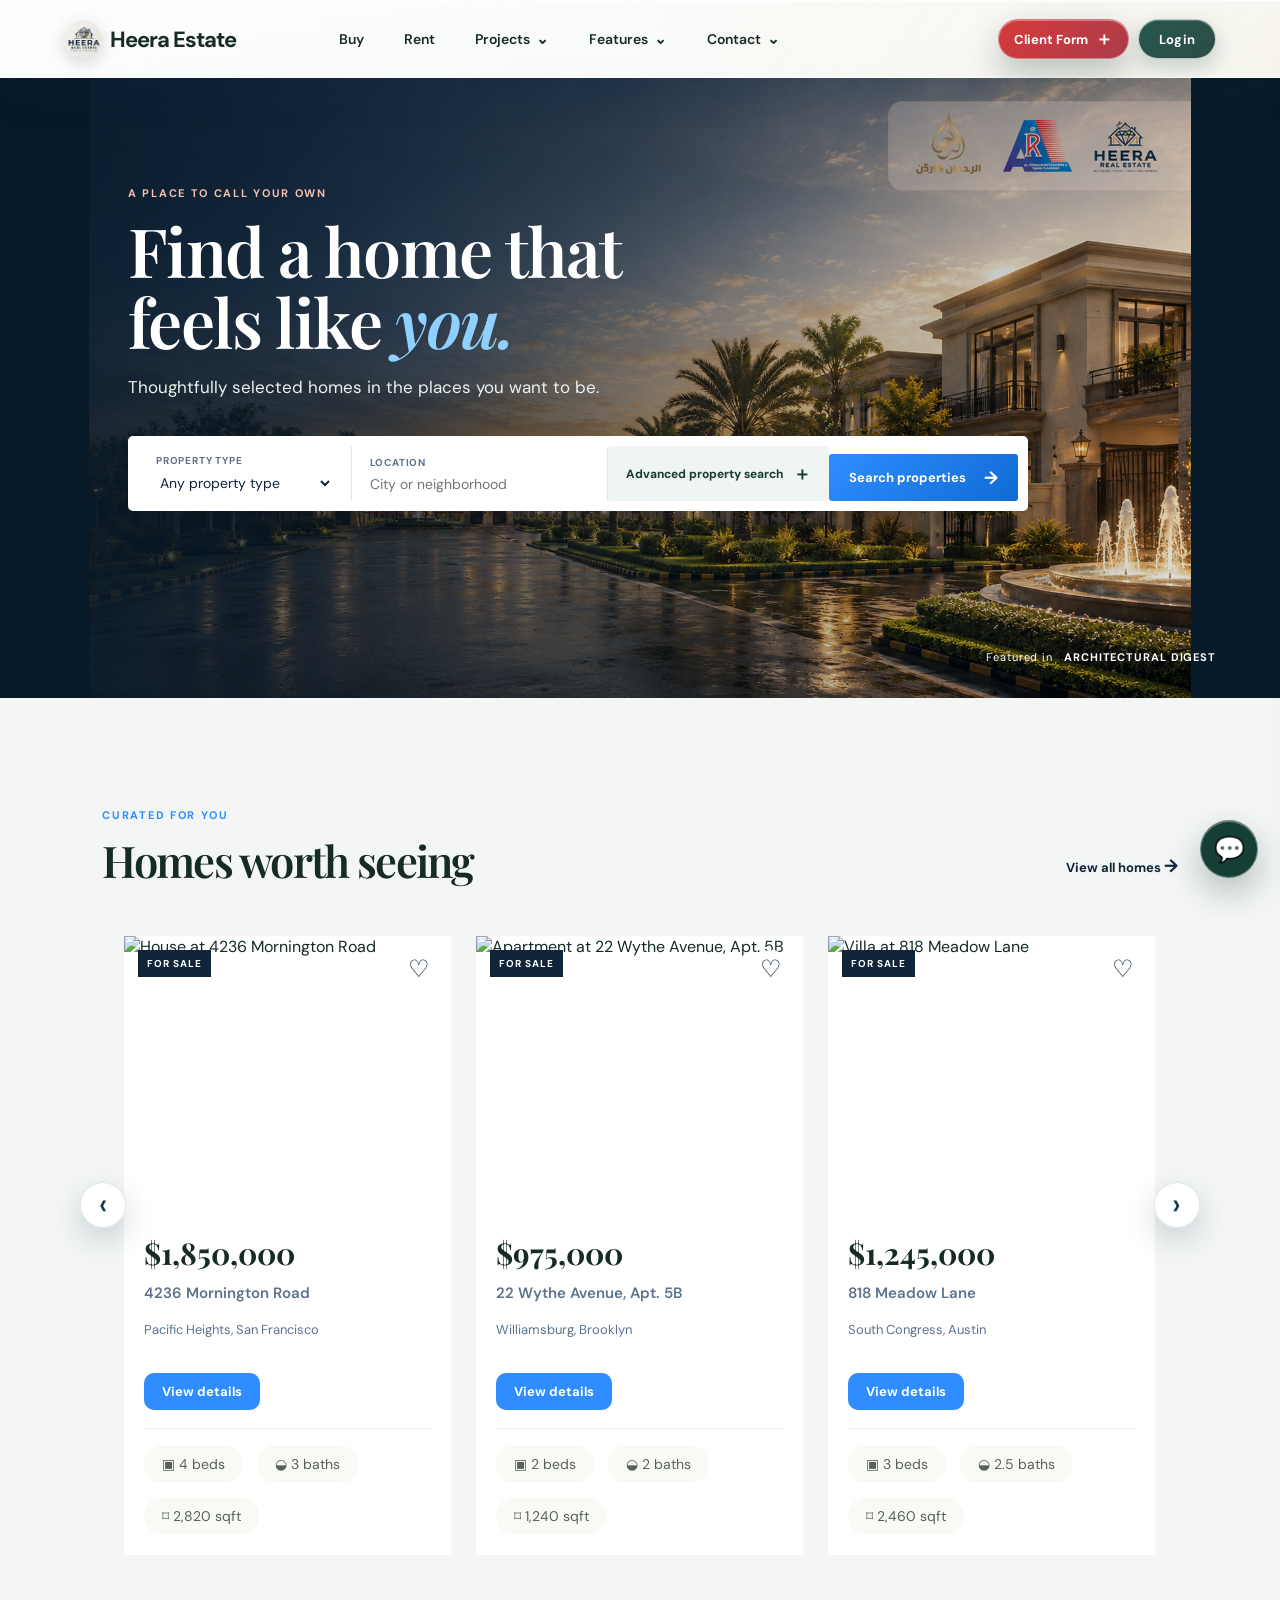
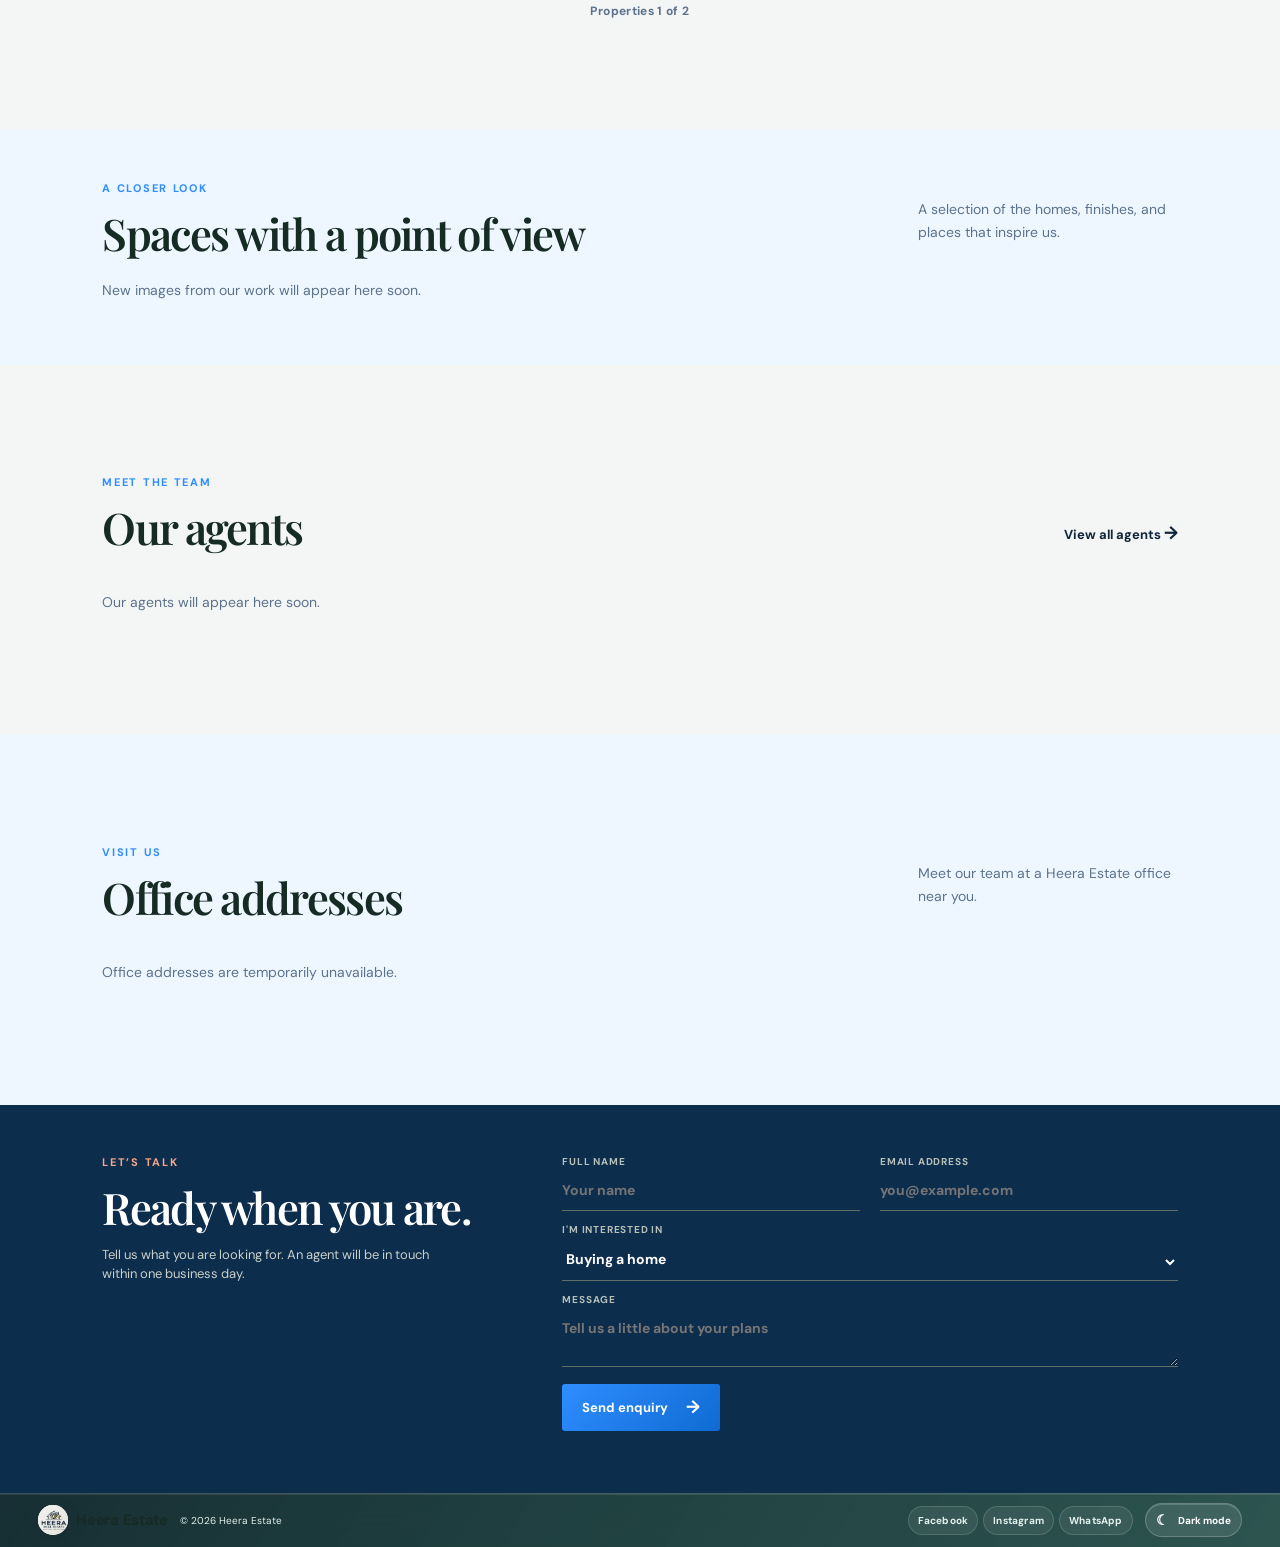
==== commit b39b2883: "add new data" ====
--- a/index.html
+++ b/index.html
@@ -4,6 +4,13 @@
   <meta charset="UTF-8" />
   <meta name="viewport" content="width=device-width, initial-scale=1.0" />
   <meta name="description" content="Heera Estate helps you discover homes you will love." />
+  <meta name="robots" content="index,follow,max-image-preview:large" />
+  <meta property="og:type" content="website" />
+  <meta property="og:site_name" content="Heera Estate" />
+  <meta property="og:title" content="Heera Estate | Properties, Plots and Projects" />
+  <meta property="og:description" content="Find available properties, projects, payment plans and plots with Heera Estate." />
+  <meta property="og:image" content="images/al-rehman-garden-hero.png" />
+  <meta name="twitter:card" content="summary_large_image" />
   <title>Heera Estate | Find your Dream</title>
   <link rel="preconnect" href="https://fonts.googleapis.com" />
   <link rel="preconnect" href="https://fonts.gstatic.com" crossorigin />
@@ -19,6 +26,9 @@
   <link rel="stylesheet" href="hero-background.css" />
   <link rel="stylesheet" href="auth-portal.css" />
   <link rel="stylesheet" href="auth-compact.css" />
+  <link rel="stylesheet" href="seo.css" />
+  <link rel="stylesheet" href="seo-home.css" />
+  <link rel="stylesheet" href="advanced-search.css" />
 </head>
 <body>
   <header class="site-header" id="top">
@@ -52,31 +62,22 @@
         <p class="eyebrow light">A place to call your own</p>
         <h1>Find a home that<br />feels like <em>you.</em></h1>
         <p class="hero-copy">Thoughtfully selected homes in the places you want to be.</p>
-        <form class="search-panel" id="searchForm">
-          <label>
-            <span>Looking for</span>
-            <select id="typeFilter">
-              <option value="all">Any property type</option>
-              <option value="House">House</option>
-              <option value="Apartment">Apartment</option>
-              <option value="Villa">Villa</option>
-              <option value="Land">Land</option>
-            </select>
-          </label>
-          <label>
-            <span>Location</span>
-            <input id="locationFilter" type="search" placeholder="City or neighborhood" />
-          </label>
-          <label>
-            <span>Budget</span>
-            <select id="priceFilter">
-              <option value="all">Any price</option>
-              <option value="500000">Up to $500k</option>
-              <option value="1000000">Up to $1m</option>
-              <option value="2000000">Up to $2m</option>
-            </select>
-          </label>
-          <button type="submit" class="button button-primary">Search homes <span>→</span></button>
+        <form class="search-panel advanced-property-search" id="searchForm">
+          <label><span>Property type</span><select id="typeFilter"><option value="all">Any property type</option><option value="House">House</option><option value="Apartment">Apartment</option><option value="Villa">Villa</option><option value="Condo">Condo</option><option value="Land">Land</option></select></label>
+          <label><span>Location</span><input id="locationFilter" type="search" placeholder="City or neighborhood" /></label>
+          <button class="advanced-search-toggle" id="advancedSearchToggle" type="button" aria-expanded="false" aria-controls="advancedSearchFields">Advanced property search <span>＋</span></button>
+          <button type="submit" class="button button-primary">Search properties <span>→</span></button>
+          <div class="advanced-search-fields" id="advancedSearchFields" hidden>
+            <label><span>Project</span><select id="projectFilter"><option value="all">Any project</option></select></label>
+            <label><span>Block</span><input id="blockFilter" type="search" list="propertyBlockOptions" placeholder="Any block" /><datalist id="propertyBlockOptions"></datalist></label>
+            <label><span>Size</span><input id="sizeFilter" type="search" list="propertySizeOptions" placeholder="e.g. 5 Marla" /><datalist id="propertySizeOptions"></datalist></label>
+            <label><span>Minimum price (PKR)</span><input id="minPriceFilter" type="number" min="0" step="1000" placeholder="No minimum" /></label>
+            <label><span>Maximum price (PKR)</span><input id="maxPriceFilter" type="number" min="0" step="1000" placeholder="No maximum" /></label>
+            <label><span>Facing / type</span><input id="facingFilter" type="search" list="propertyFacingOptions" placeholder="Corner, Park Facing…" /><datalist id="propertyFacingOptions"></datalist></label>
+            <label><span>Availability</span><select id="availabilityFilter"><option value="all">Any availability</option><option value="available">Available now</option><option value="sale">For sale</option><option value="rent">For rent</option></select></label>
+            <label><span>Payment plan</span><select id="paymentPlanFilter"><option value="all">Any payment option</option><option value="yes">Any payment plan</option><option value="no">Full payment / no plan</option></select></label>
+            <button class="advanced-search-reset" id="resetAdvancedSearch" type="button">Reset all filters</button>
+          </div>
         </form>
       </div>
       <div class="hero-credit">Featured in <strong>ARCHITECTURAL DIGEST</strong></div>
--- a/styles.css
+++ b/styles.css
@@ -396,7 +396,7 @@
   object-fit: cover;
   width: 100%;
 }
-.front-popup-panel .popup-image[hidden],.front-popup-panel .popup-video[hidden],.front-popup-panel .popup-counter[hidden],.front-popup-panel .popup-nav[hidden],.front-popup-panel .popup-dots[hidden]{display:none!important}.front-popup-panel .popup-video{background:#071512;border-radius:0;display:block;height:auto;max-height:min(72vh,620px);object-fit:contain;width:100%}.front-popup-panel[data-popup-type="content"] .popup-content{min-height:220px;place-content:center}.front-popup-panel[data-popup-type="content"] .popup-body{font-size:15px;line-height:1.7}.front-popup-panel[data-popup-type="image"],.front-popup-panel[data-popup-type="video"]{height:auto;max-height:calc(100vh - 28px)}.front-popup-panel[data-popup-type="image"] .popup-content,.front-popup-panel[data-popup-type="video"] .popup-content{display:block;max-height:none;overflow:visible;padding:10px}.front-popup-panel[data-popup-type="image"] .popup-counter,.front-popup-panel[data-popup-type="video"] .popup-counter{line-height:1;margin-top:6px}
+.front-popup-panel .popup-image[hidden],.front-popup-panel .popup-video[hidden]{display:none!important}.front-popup-panel .popup-video{background:#071512;border-radius:0;display:block;max-height:min(62vh,560px);object-fit:contain;width:100%}.front-popup-panel[data-popup-type="content"] .popup-content{min-height:220px;place-content:center}.front-popup-panel[data-popup-type="content"] .popup-body{font-size:15px;line-height:1.7}.front-popup-panel[data-popup-type="image"] .popup-content,.front-popup-panel[data-popup-type="video"] .popup-content{padding:14px}
 .front-popup-panel .popup-headline { font-size: 15px; margin: 0; line-height: 1.0; align-content: center; align-items: center; }
 .front-popup-panel .popup-body { color: var(--muted); font-size: 14px; line-height: 1.65; }
  
@@ -455,7 +455,7 @@
 .popup-next { right: -52px; }
  
 /* Dots indicator */
-.popup-dots { display: flex; gap: 6px; justify-content: center; margin: 0; min-height: 0; padding: 8px 20px 12px; }
+.popup-dots { display: flex; gap: 6px; justify-content: center; padding: 0 24px 22px; }
 .popup-dot {
   background: #cfd8e4;
   border: 0;
@@ -500,6 +500,5 @@
   .popup-prev { left: 8px; }
   .popup-next { right: 8px; }
   .front-popup-panel .popup-content { padding: 20px; }
-  .front-popup-panel[data-popup-type="image"] .popup-content,.front-popup-panel[data-popup-type="video"] .popup-content { padding: 8px; }
   .popup-scroll-top { bottom: 12px; right: 12px; }
 }
--- a/chatbot.css
+++ b/chatbot.css
@@ -1 +1 @@
-.heera-chat-launcher{position:fixed;right:22px;bottom:22px;z-index:1200;width:58px;height:58px;border:0;border-radius:50%;background:#153f35;color:#fff;box-shadow:0 12px 32px rgba(17,55,46,.3);cursor:pointer;font-size:25px;transition:transform .2s,box-shadow .2s}.heera-chat-launcher:hover{transform:translateY(-2px);box-shadow:0 16px 36px rgba(17,55,46,.38)}.heera-chat-launcher:focus-visible,.heera-chat button:focus-visible,.heera-chat input:focus-visible,.heera-chat a:focus-visible{outline:3px solid #d6a94c;outline-offset:2px}.heera-chat{position:fixed;right:22px;bottom:92px;z-index:1200;width:min(390px,calc(100vw - 28px));height:min(610px,calc(100vh - 125px));display:flex;flex-direction:column;overflow:hidden;border:1px solid rgba(21,63,53,.14);border-radius:22px;background:#fbfaf6;box-shadow:0 22px 60px rgba(12,37,31,.24);transform:translateY(12px) scale(.98);opacity:0;visibility:hidden;transition:.2s}.heera-chat.is-open{transform:none;opacity:1;visibility:visible}.heera-chat-header{display:flex;align-items:center;gap:12px;padding:16px 18px;background:#153f35;color:#fff}.heera-chat-avatar{display:grid;place-items:center;width:42px;height:42px;border-radius:50%;background:#d6a94c;font-size:20px}.heera-chat-title{flex:1}.heera-chat-title strong,.heera-chat-title small{display:block}.heera-chat-title small{margin-top:2px;color:#dce9e4;font-size:12px}.heera-chat-close{border:0;background:transparent;color:#fff;font-size:26px;cursor:pointer}.heera-chat-messages{flex:1;overflow-y:auto;padding:18px;scroll-behavior:smooth}.heera-chat-message{display:flex;margin-bottom:12px}.heera-chat-message.user{justify-content:flex-end}.heera-chat-bubble{max-width:84%;padding:11px 13px;border-radius:15px 15px 15px 4px;background:#fff;color:#23342f;box-shadow:0 3px 12px rgba(15,50,41,.08);font-size:14px;line-height:1.45;white-space:pre-line}.heera-chat-message.user .heera-chat-bubble{border-radius:15px 15px 4px 15px;background:#153f35;color:#fff}.heera-chat-choices{display:flex;flex-wrap:wrap;gap:7px;margin:4px 0 14px}.heera-chat-choice{padding:8px 11px;border:1px solid #b9cabf;border-radius:999px;background:#fff;color:#153f35;cursor:pointer;font-size:13px}.heera-chat-choice:hover{background:#e9f1ed}.heera-chat-card{display:block;margin-top:9px;padding:10px;border:1px solid #dbe3de;border-radius:12px;background:#fff;color:#20352f;text-decoration:none}.heera-chat-card strong{display:block;color:#153f35}.heera-chat-card span{display:block;margin-top:3px;font-size:12px;color:#65766f}.heera-property-result{transition:border-color .2s,transform .2s}.heera-property-result:hover{border-color:#d6a94c;transform:translateY(-1px)}.heera-property-result .heera-available{color:#198754;font-size:11px;font-weight:800}.heera-property-result b{color:#946b18;display:block;font-size:11px;margin-top:7px}.heera-chat-whatsapp{display:flex;align-items:center;justify-content:center;gap:8px;margin:0 12px 10px;padding:11px 14px;border-radius:12px;background:#25d366;color:#083d20!important;text-decoration:none;font:700 13px/1.2 "DM Sans",sans-serif;box-shadow:0 7px 18px rgba(37,211,102,.22);transition:background .2s,transform .2s}.heera-chat-whatsapp:hover{background:#1fbd5a;transform:translateY(-1px)}.heera-chat-whatsapp span{display:grid;place-items:center;width:22px;height:22px;border:2px solid currentColor;border-radius:50%;font-size:13px}.heera-chat-form{display:flex;gap:8px;padding:12px;border-top:1px solid #dfe6e2;background:#fff}.heera-chat-input{min-width:0;flex:1;padding:11px 13px;border:1px solid #cbd6d0;border-radius:12px;font:inherit}.heera-chat-send{width:44px;border:0;border-radius:12px;background:#d6a94c;color:#152d27;cursor:pointer;font-size:18px;font-weight:700}.heera-chat-powered{padding:0 12px 8px;background:#fff;color:#7b8983;text-align:center;font-size:10px}@media(max-width:520px){.heera-chat{right:10px;bottom:80px;width:calc(100vw - 20px);height:min(620px,calc(100vh - 100px));border-radius:18px}.heera-chat-launcher{right:14px;bottom:14px}}
+.heera-chat-launcher{position:fixed;right:22px;bottom:22px;z-index:1200;width:58px;height:58px;border:0;border-radius:50%;background:#153f35;color:#fff;box-shadow:0 12px 32px rgba(17,55,46,.3);cursor:pointer;font-size:25px;transition:transform .2s,box-shadow .2s}.heera-chat-launcher:hover{transform:translateY(-2px);box-shadow:0 16px 36px rgba(17,55,46,.38)}.heera-chat-launcher:focus-visible,.heera-chat button:focus-visible,.heera-chat input:focus-visible,.heera-chat a:focus-visible{outline:3px solid #d6a94c;outline-offset:2px}.heera-chat{position:fixed;right:22px;bottom:92px;z-index:1200;width:min(390px,calc(100vw - 28px));height:min(610px,calc(100vh - 125px));display:flex;flex-direction:column;overflow:hidden;border:1px solid rgba(21,63,53,.14);border-radius:22px;background:#fbfaf6;box-shadow:0 22px 60px rgba(12,37,31,.24);transform:translateY(12px) scale(.98);opacity:0;visibility:hidden;transition:.2s}.heera-chat.is-open{transform:none;opacity:1;visibility:visible}.heera-chat-header{display:flex;align-items:center;gap:12px;padding:16px 18px;background:#153f35;color:#fff}.heera-chat-avatar{display:grid;place-items:center;width:42px;height:42px;border-radius:50%;background:#d6a94c;font-size:20px}.heera-chat-title{flex:1}.heera-chat-title strong,.heera-chat-title small{display:block}.heera-chat-title small{margin-top:2px;color:#dce9e4;font-size:12px}.heera-chat-close{border:0;background:transparent;color:#fff;font-size:26px;cursor:pointer}.heera-chat-messages{flex:1;overflow-y:auto;padding:18px;scroll-behavior:smooth}.heera-chat-message{display:flex;margin-bottom:12px}.heera-chat-message.user{justify-content:flex-end}.heera-chat-bubble{max-width:84%;padding:11px 13px;border-radius:15px 15px 15px 4px;background:#fff;color:#23342f;box-shadow:0 3px 12px rgba(15,50,41,.08);font-size:14px;line-height:1.45;white-space:pre-line}.heera-chat-message.user .heera-chat-bubble{border-radius:15px 15px 4px 15px;background:#153f35;color:#fff}.heera-chat-choices{display:flex;flex-wrap:wrap;gap:7px;margin:4px 0 14px}.heera-chat-choice{padding:8px 11px;border:1px solid #b9cabf;border-radius:999px;background:#fff;color:#153f35;cursor:pointer;font-size:13px}.heera-chat-choice:hover{background:#e9f1ed}.heera-chat-card{display:block;margin-top:9px;padding:10px;border:1px solid #dbe3de;border-radius:12px;background:#fff;color:#20352f;text-decoration:none}.heera-chat-card strong{display:block;color:#153f35}.heera-chat-card span{display:block;margin-top:3px;font-size:12px;color:#65766f}.heera-chat-whatsapp{display:flex;align-items:center;justify-content:center;gap:8px;margin:0 12px 10px;padding:11px 14px;border-radius:12px;background:#25d366;color:#083d20!important;text-decoration:none;font:700 13px/1.2 "DM Sans",sans-serif;box-shadow:0 7px 18px rgba(37,211,102,.22);transition:background .2s,transform .2s}.heera-chat-whatsapp:hover{background:#1fbd5a;transform:translateY(-1px)}.heera-chat-whatsapp span{display:grid;place-items:center;width:22px;height:22px;border:2px solid currentColor;border-radius:50%;font-size:13px}.heera-chat-form{display:flex;gap:8px;padding:12px;border-top:1px solid #dfe6e2;background:#fff}.heera-chat-input{min-width:0;flex:1;padding:11px 13px;border:1px solid #cbd6d0;border-radius:12px;font:inherit}.heera-chat-send{width:44px;border:0;border-radius:12px;background:#d6a94c;color:#152d27;cursor:pointer;font-size:18px;font-weight:700}.heera-chat-powered{padding:0 12px 8px;background:#fff;color:#7b8983;text-align:center;font-size:10px}@media(max-width:520px){.heera-chat{right:10px;bottom:80px;width:calc(100vw - 20px);height:min(620px,calc(100vh - 100px));border-radius:18px}.heera-chat-launcher{right:14px;bottom:14px}}
--- a/navigation-fixes.css
+++ b/navigation-fixes.css
@@ -1,2 +1,2 @@
-.login-button{width:auto!important;height:40px!important;min-width:78px;padding:0 17px!important;border:1px solid var(--glass-border)!important;border-radius:999px!important;background:linear-gradient(135deg,rgba(21,74,63,.92),rgba(10,48,41,.86))!important;color:#fff!important;font:700 13px "DM Sans",sans-serif!important;letter-spacing:.2px;text-decoration:none!important;box-shadow:0 8px 22px rgba(11,57,47,.22),inset 0 1px rgba(255,255,255,.24)!important;backdrop-filter:blur(14px);-webkit-backdrop-filter:blur(14px);cursor:pointer}.login-button:hover{background:linear-gradient(135deg,#d6aa51,#be7e32)!important;color:#102d27!important}.menu-toggle{position:relative;z-index:3;min-width:42px;min-height:42px;border:1px solid transparent!important;border-radius:12px!important;cursor:pointer}.menu-toggle span{transition:transform .2s,opacity .2s;background:var(--theme-text)!important}@media(max-width:1050px){.site-header{height:72px!important;padding:0 18px!important}.site-header .main-nav{position:absolute!important;top:calc(100% + 8px)!important;left:12px!important;right:12px!important;width:auto!important;max-height:calc(100vh - 110px);overflow-y:auto;display:none!important;margin:0!important;padding:16px!important;border-radius:18px!important;z-index:1002!important}.site-header .main-nav.open{display:grid!important;grid-template-columns:1fr!important;gap:7px!important}.site-header .main-nav>a,.site-header .projects-toggle{display:block;width:100%;box-sizing:border-box;padding:12px 13px!important;text-align:left;border-radius:10px}.site-header .main-nav>a:hover,.site-header .projects-toggle:hover{background:rgba(213,168,78,.14)}.site-header .projects-menu{width:100%;box-sizing:border-box;margin:4px 0 7px!important}.site-header .menu-toggle{display:grid!important;place-content:center;gap:4px;margin-left:auto!important;margin-right:10px!important;background:var(--glass-bg)!important;border-color:var(--glass-border)!important}.site-header .menu-toggle span{display:block;width:22px;height:2px}.site-header .login-button{margin-left:0!important;min-width:68px;height:38px!important;padding:0 13px!important}.site-header .brand{min-width:0}.site-header .brand>span:last-child{white-space:nowrap}.menu-open{overflow:hidden}}@media(max-width:480px){.site-header{padding:0 10px!important}.site-header .brand{font-size:17px;gap:6px}.site-header .brand-logo{width:32px;height:32px}.site-header .menu-toggle{margin-right:6px!important}.site-header .login-button{min-width:60px;padding:0 10px!important;font-size:12px!important}}
+.login-button{width:auto!important;height:40px!important;min-width:78px;padding:0 17px!important;border:1px solid var(--glass-border)!important;border-radius:999px!important;background:linear-gradient(135deg,rgba(21,74,63,.92),rgba(10,48,41,.86))!important;color:#fff!important;font:700 13px "DM Sans",sans-serif!important;letter-spacing:.2px;text-decoration:none!important;box-shadow:0 8px 22px rgba(11,57,47,.22),inset 0 1px rgba(255,255,255,.24)!important;backdrop-filter:blur(14px);-webkit-backdrop-filter:blur(14px);cursor:pointer}.login-button:hover{background:linear-gradient(135deg,#d6aa51,#be7e32)!important;color:#102d27!important}.menu-toggle{position:relative;z-index:3;min-width:42px;min-height:42px;border:1px solid transparent!important;border-radius:12px!important;cursor:pointer}.menu-toggle span{transition:transform .2s,opacity .2s;background:var(--theme-text)!important}.utility-menu{min-width:220px}.contact-nav>.utility-menu{left:auto;right:0}@media(max-width:1050px){.site-header{height:72px!important;padding:0 18px!important}.site-header .main-nav{position:absolute!important;top:calc(100% + 8px)!important;left:12px!important;right:12px!important;width:auto!important;max-height:calc(100vh - 110px);overflow-y:auto;display:none!important;margin:0!important;padding:16px!important;border-radius:18px!important;z-index:1002!important}.site-header .main-nav.open{display:grid!important;grid-template-columns:1fr!important;gap:7px!important}.site-header .main-nav>a,.site-header .projects-toggle{display:block;width:100%;box-sizing:border-box;padding:12px 13px!important;text-align:left;border-radius:10px}.site-header .main-nav>a:hover,.site-header .projects-toggle:hover{background:rgba(213,168,78,.14)}.site-header .projects-menu{width:100%;box-sizing:border-box;margin:4px 0 7px!important}.site-header .contact-nav>.utility-menu{left:0;right:auto}.site-header .menu-toggle{display:grid!important;place-content:center;gap:4px;margin-left:auto!important;margin-right:10px!important;background:var(--glass-bg)!important;border-color:var(--glass-border)!important}.site-header .menu-toggle span{display:block;width:22px;height:2px}.site-header .login-button{margin-left:0!important;min-width:68px;height:38px!important;padding:0 13px!important}.site-header .brand{min-width:0}.site-header .brand>span:last-child{white-space:nowrap}.menu-open{overflow:hidden}}@media(max-width:480px){.site-header{padding:0 10px!important}.site-header .brand{font-size:17px;gap:6px}.site-header .brand-logo{width:32px;height:32px}.site-header .menu-toggle{margin-right:6px!important}.site-header .login-button{min-width:60px;padding:0 10px!important;font-size:12px!important}}
 .login-button[hidden],.header-profile[hidden],.profile-dashboard-link[hidden]{display:none!important}.account-state-loading .login-button{visibility:hidden}.header-profile{position:relative}.profile-toggle{align-items:center;background:linear-gradient(135deg,rgba(21,74,63,.94),rgba(10,48,41,.88));border:1px solid var(--glass-border);border-radius:999px;box-shadow:0 8px 22px rgba(11,57,47,.22),inset 0 1px rgba(255,255,255,.24);color:#fff;cursor:pointer;display:inline-flex;font:700 12px "DM Sans",sans-serif;gap:7px;height:40px;padding:0 12px 0 6px}.profile-initial{align-items:center;background:linear-gradient(135deg,#efc46a,#c88635);border-radius:50%;color:#15382f;display:flex;font-size:13px;height:29px;justify-content:center;width:29px}.profile-chevron{font-size:12px;transition:transform .2s}.header-profile.open .profile-chevron{transform:rotate(180deg)}.profile-menu{background:linear-gradient(145deg,var(--glass-strong),var(--glass-bg));border:1px solid var(--glass-border);border-radius:15px;box-shadow:0 18px 42px rgba(8,32,28,.24);display:none;min-width:210px;overflow:hidden;padding:7px;position:absolute;right:0;top:calc(100% + 9px);z-index:1100;backdrop-filter:blur(24px) saturate(170%);-webkit-backdrop-filter:blur(24px) saturate(170%)}.header-profile.open .profile-menu{display:grid}.profile-menu-identity{border-bottom:1px solid var(--glass-border);display:grid;gap:2px;margin:0 4px 5px;padding:9px 8px 11px}.profile-menu-name{color:var(--theme-text);font-size:13px;overflow:hidden;text-overflow:ellipsis;white-space:nowrap}.profile-menu-role{color:var(--theme-muted);font-size:10px}.profile-menu>a,.profile-logout{background:transparent;border:0;border-radius:9px;color:var(--theme-text)!important;cursor:pointer;font:700 12px "DM Sans",sans-serif;padding:10px 11px;text-align:left;text-decoration:none}.profile-menu>a:hover,.profile-logout:hover{background:rgba(213,168,78,.16)}.profile-logout{color:#b42c37!important}.profile-logout:disabled{cursor:wait;opacity:.6}@media(max-width:560px){.profile-toggle{height:38px;padding:0 5px}.profile-button-name,.profile-chevron{display:none}.profile-initial{height:28px;width:28px}.profile-menu{min-width:190px;right:-2px}}
--- a/seo.css
+++ b/seo.css
@@ -0,0 +1 @@
+.seo-breadcrumbs{max-width:1240px;margin:0 auto;padding:110px 24px 18px}.seo-breadcrumbs ol{display:flex;flex-wrap:wrap;gap:8px;list-style:none;margin:0;padding:0;font-size:13px;color:var(--muted)}.seo-breadcrumbs li:not(:last-child)::after{content:"/";margin-left:8px}.seo-breadcrumbs a{color:inherit}.seo-related{max-width:1180px;margin:0 auto 44px;padding:26px 32px;background:var(--surface,#fff);border-radius:18px}.seo-related h2{font-size:24px;margin:0 0 8px}.seo-location-page{min-height:75vh;padding:20px 5vw 70px}.seo-location-page .seo-breadcrumbs{padding-top:95px}.seo-location-hero{max-width:900px;padding:45px 0}.seo-location-hero h1{font-size:clamp(38px,6vw,72px);margin:8px 0 16px}.seo-result-section{max-width:1180px;margin:0 auto 46px}.seo-card-grid{display:grid;grid-template-columns:repeat(3,minmax(0,1fr));gap:18px}.seo-card{background:#fff;border:1px solid rgba(20,40,33,.1);border-radius:16px;padding:24px;box-shadow:0 12px 35px rgba(20,40,33,.07)}.seo-card h3{font-size:21px;margin:7px 0 12px}.seo-card a{color:inherit}.seo-empty{padding:50px 0}@media(max-width:760px){.seo-breadcrumbs{padding:90px 18px 12px}.seo-card-grid{grid-template-columns:1fr}.seo-location-page{padding-inline:18px}.seo-related{margin-inline:18px;padding:22px}}
--- a/seo-home.css
+++ b/seo-home.css
@@ -0,0 +1 @@
+.seo-home-locations{background:#f7faf8}.seo-location-links{display:flex;flex-wrap:wrap;gap:12px}.seo-location-links a{background:#fff;border:1px solid rgba(20,40,33,.12);border-radius:999px;color:var(--text);padding:11px 18px;text-decoration:none}.seo-location-links a:hover{border-color:var(--text);transform:translateY(-1px)}
--- a/advanced-search.css
+++ b/advanced-search.css
@@ -0,0 +1,12 @@
+.advanced-property-search{grid-template-columns:1fr 1.2fr auto auto;max-width:1080px;position:relative}
+.advanced-search-toggle{align-items:center;align-self:stretch;background:#eef5f2;border:0;border-radius:4px;color:#173b32;display:flex;font:700 12px/1 "DM Sans",sans-serif;gap:10px;justify-content:center;padding:0 18px;white-space:nowrap}
+.advanced-search-toggle span{font-size:18px;transition:transform .2s ease}
+.advanced-search-toggle[aria-expanded="true"] span{transform:rotate(45deg)}
+.advanced-search-fields{background:#f7faf8;border-top:1px solid #dfe8e3;display:grid;gap:0;grid-column:1/-1;grid-template-columns:repeat(4,minmax(0,1fr));margin-top:10px;padding:10px}
+.advanced-search-fields[hidden]{display:none!important}
+.advanced-property-search .advanced-search-fields label{border-bottom:1px solid #e0e7e3;border-right:1px solid #e0e7e3;min-height:72px;padding:10px 14px}
+.advanced-property-search input[type="number"]{width:100%}
+.advanced-search-reset{align-self:center;background:transparent;border:1px solid #cbd8d1;border-radius:999px;color:#39544c;font-size:12px;font-weight:700;justify-self:start;margin:12px 14px;padding:10px 16px}
+.advanced-search-reset:hover{background:#173b32;color:#fff}
+@media(max-width:900px){.advanced-property-search{grid-template-columns:1fr 1fr}.advanced-search-toggle,.advanced-property-search>.button{margin-top:8px;min-height:48px}.advanced-search-fields{grid-template-columns:repeat(2,minmax(0,1fr))}}
+@media(max-width:600px){.advanced-property-search{grid-template-columns:1fr}.advanced-search-toggle{min-height:48px}.advanced-search-fields{grid-template-columns:1fr;margin-top:4px;padding:6px}.advanced-property-search .advanced-search-fields label{border-right:0}.advanced-search-reset{width:calc(100% - 28px)}}
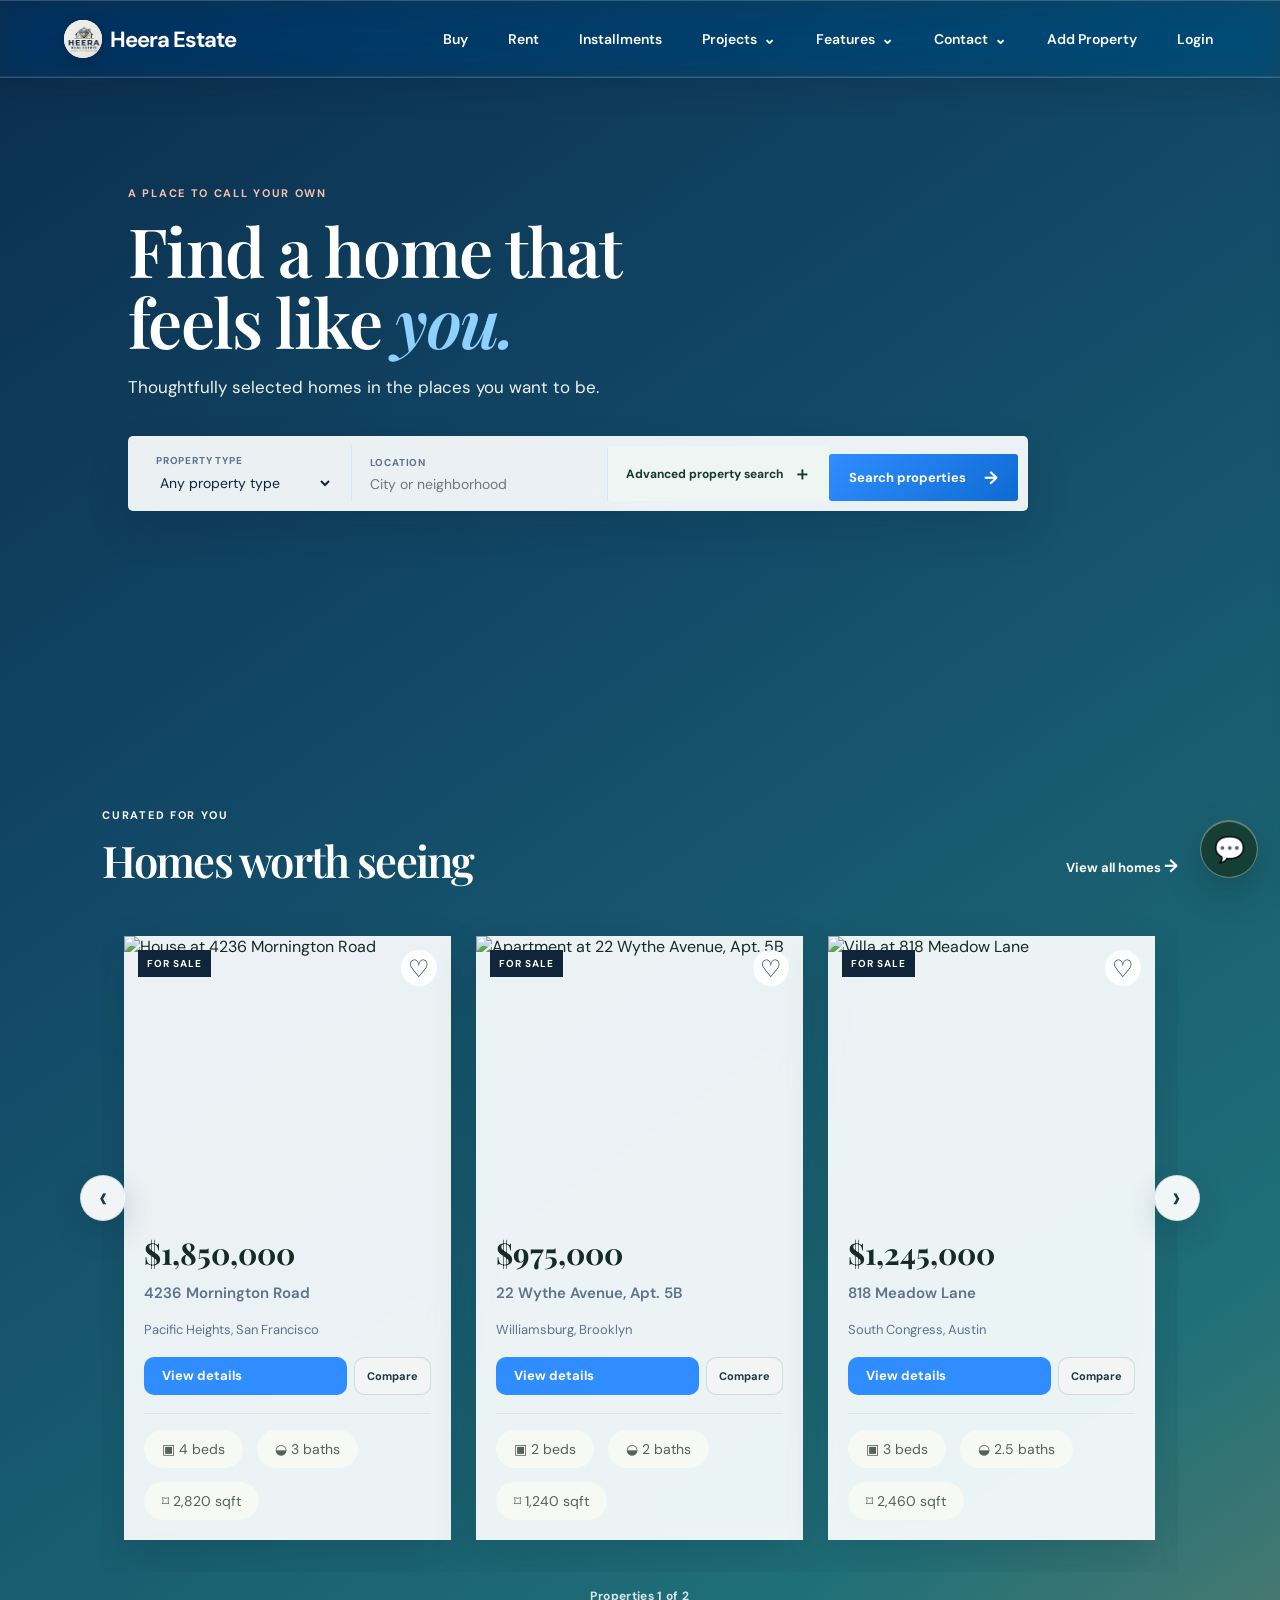
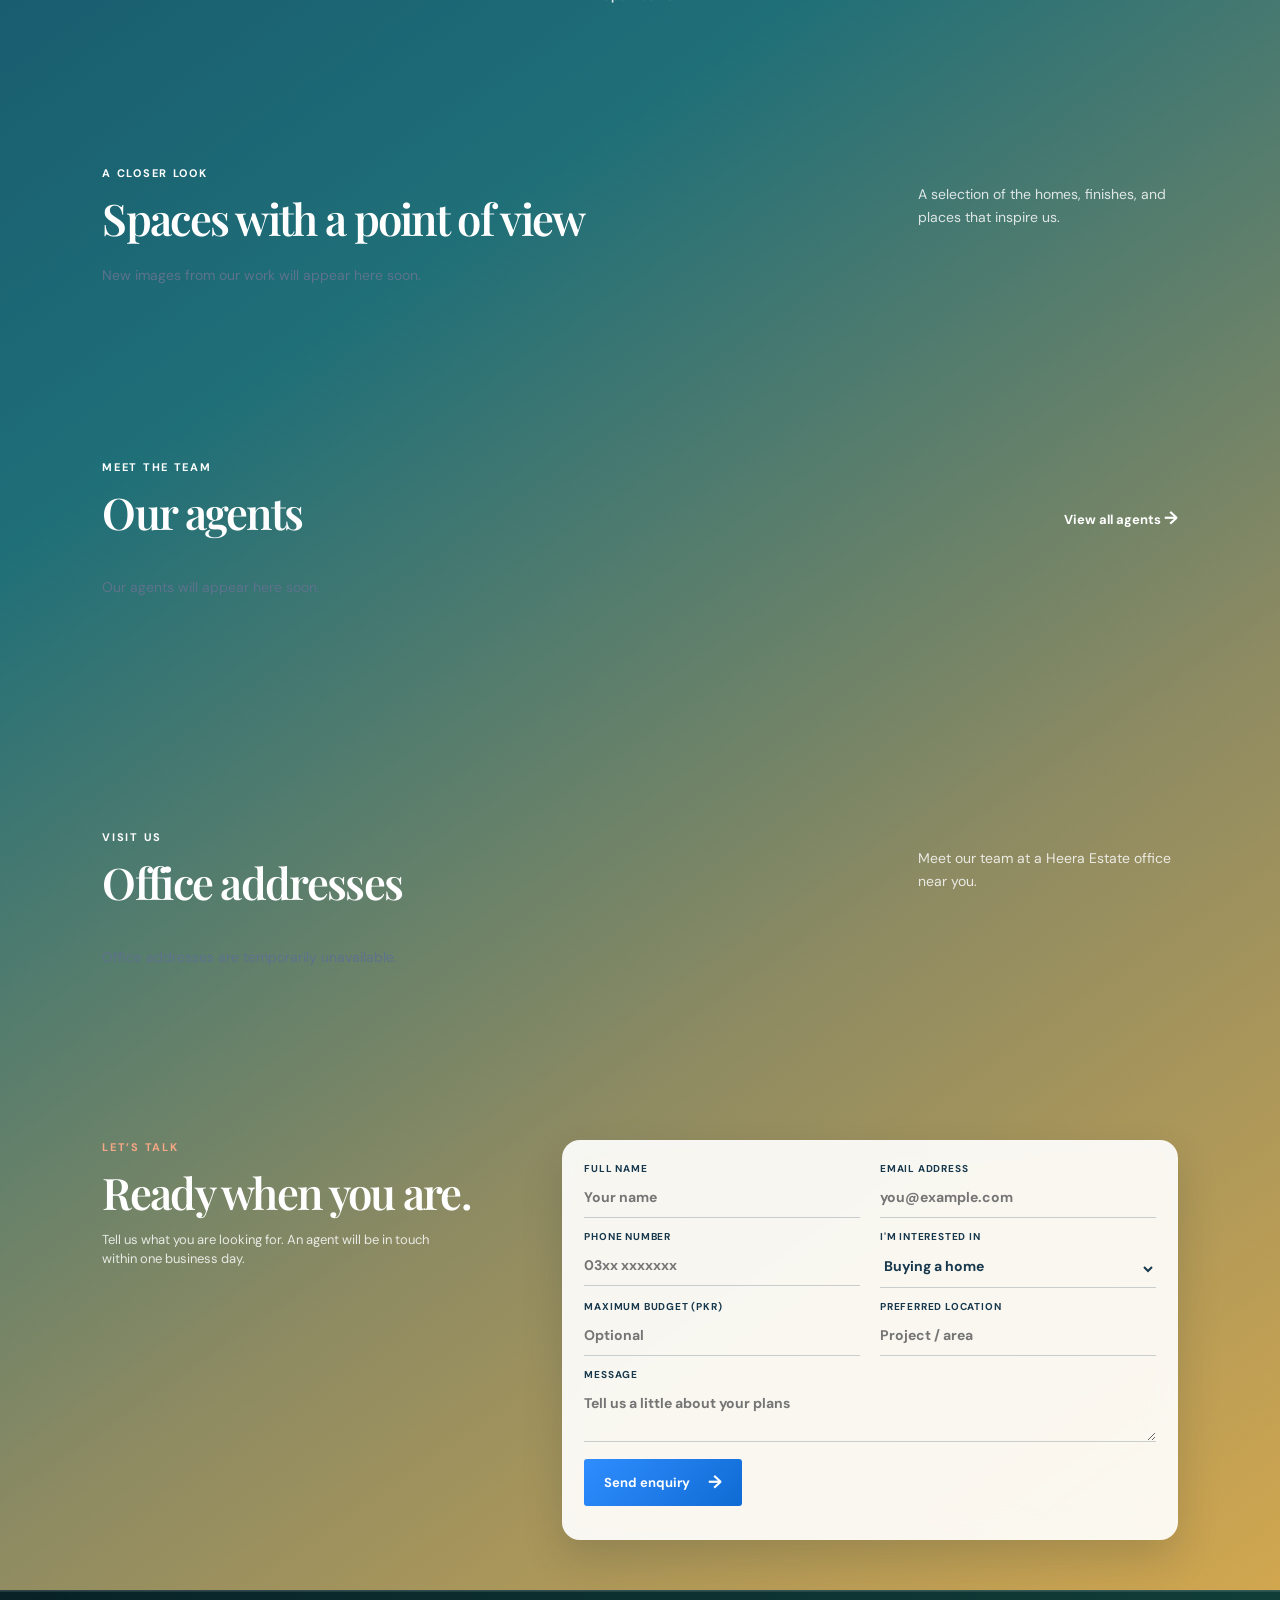
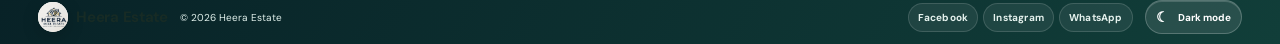
==== commit d41fc1e5: "update project" ====
--- a/index.html
+++ b/index.html
@@ -17,18 +17,17 @@
   <link href="https://fonts.googleapis.com/css2?family=DM+Sans:wght@400;500;600;700&family=Playfair+Display:wght@600;700&display=swap" rel="stylesheet" />
   <link rel="stylesheet" href="styles.css" />
   <link rel="stylesheet" href="chatbot.css" />
-  <link rel="stylesheet" href="client-button.css" />
   <link rel="stylesheet" href="liquid-glass.css" />
   <link rel="stylesheet" href="navigation-fixes.css" />
   <link rel="stylesheet" href="footer-compact.css" />
   <link rel="stylesheet" href="gallery-compact.css" />
   <link rel="stylesheet" href="property-slider.css" />
-  <link rel="stylesheet" href="hero-background.css" />
   <link rel="stylesheet" href="auth-portal.css" />
   <link rel="stylesheet" href="auth-compact.css" />
   <link rel="stylesheet" href="seo.css" />
   <link rel="stylesheet" href="seo-home.css" />
   <link rel="stylesheet" href="advanced-search.css" />
+  <link rel="stylesheet" href="hero-background.css?v=20260829-3" />
 </head>
 <body>
   <header class="site-header" id="top">
@@ -42,6 +41,7 @@
     <nav class="main-nav" aria-label="Main navigation">
       <a href="#listings" data-listing="sale">Buy</a>
       <a href="#listings" data-listing="rent">Rent</a>
+      <a href="#listings" data-listing="installment">Installments</a>
       <a href="#agents">Agents</a>
       <div class="projects-nav">
         <button class="projects-toggle" type="button" aria-expanded="false">Projects <span>⌄</span></button>
@@ -49,11 +49,10 @@
       </div>
       <a href="plot-finder.html">PLOT FINDER</a>
       <a href="#contact">Contact</a>
+    
+      <a class="nav-add-property" href="add-property.html">Add Property</a>
+      <button class="login-button nav-login-item" id="openIndexLogin" type="button">Login</button>
     </nav>
-    <div class="header-actions">
-      <a class="client-form-button" href="client-form.html">Client Form <span>＋</span></a>
-      <button class="admin-login-icon login-button" id="openIndexLogin" type="button">Login</button>
-    </div>
   </header>
 
   <main>
@@ -74,13 +73,12 @@
             <label><span>Minimum price (PKR)</span><input id="minPriceFilter" type="number" min="0" step="1000" placeholder="No minimum" /></label>
             <label><span>Maximum price (PKR)</span><input id="maxPriceFilter" type="number" min="0" step="1000" placeholder="No maximum" /></label>
             <label><span>Facing / type</span><input id="facingFilter" type="search" list="propertyFacingOptions" placeholder="Corner, Park Facing…" /><datalist id="propertyFacingOptions"></datalist></label>
-            <label><span>Availability</span><select id="availabilityFilter"><option value="all">Any availability</option><option value="available">Available now</option><option value="sale">For sale</option><option value="rent">For rent</option></select></label>
+            <label><span>Availability</span><select id="availabilityFilter"><option value="all">Any availability</option><option value="available">Available now</option><option value="sale">For sale</option><option value="rent">For rent</option><option value="installment">On Installments</option></select></label>
             <label><span>Payment plan</span><select id="paymentPlanFilter"><option value="all">Any payment option</option><option value="yes">Any payment plan</option><option value="no">Full payment / no plan</option></select></label>
             <button class="advanced-search-reset" id="resetAdvancedSearch" type="button">Reset all filters</button>
           </div>
         </form>
       </div>
-      <div class="hero-credit">Featured in <strong>ARCHITECTURAL DIGEST</strong></div>
     </section>
 
     <section class="featured section" id="listings">
@@ -156,10 +154,18 @@
       <form class="contact-form" id="contactForm">
         <div class="form-row">
           <label>Full name<input name="name" required placeholder="Your name" /></label>
-          <label>Email address<input name="email" required type="email" placeholder="you@example.com" /></label>
-        </div>
-        <label>I'm interested in<select name="interest"><option>Buying a home</option><option>Selling a home</option><option>Renting a home</option><option>Speaking to an agent</option></select></label>
+          <label>Email address<input name="email" type="email" placeholder="you@example.com" /></label>
+        </div>
+        <div class="form-row">
+          <label>Phone number<input name="phone" required inputmode="tel" placeholder="03xx xxxxxxx" /></label>
+          <label>I'm interested in<select name="interest"><option value="buying">Buying a home</option><option value="selling">Selling a home</option><option value="renting">Renting a home</option><option value="agent">Speaking to an agent</option></select></label>
+        </div>
+        <div class="form-row">
+          <label>Maximum budget (PKR)<input name="budget_max" type="number" min="0" step="1" inputmode="decimal" placeholder="Optional" /></label>
+          <label>Preferred location<input name="preferred_location" placeholder="Project / area" /></label>
+        </div>
         <label>Message<textarea name="message" rows="2" placeholder="Tell us a little about your plans"></textarea></label>
+        <input name="website" tabindex="-1" autocomplete="off" aria-hidden="true" class="crm-honeypot" />
         <button class="button button-primary" type="submit">Send enquiry <span>→</span></button>
         <p class="form-success" id="formSuccess" role="status"></p>
       </form>
--- a/styles.css
+++ b/styles.css
@@ -32,8 +32,8 @@
 /* Use exact 1cm size for footer as well */
 .footer-brand .brand-logo { height: 1cm; width: 1cm; }
 .main-nav { display: flex; gap: 34px; margin-left: 100px; }
-.main-nav a { color: #37423e; font-size: 14px; font-weight: 600; }
-.main-nav a:hover { color: var(--orange); }
+.main-nav a, .main-nav .nav-login-item { background: transparent; border: 0; color: #37423e; cursor: pointer; font: 600 14px "DM Sans", sans-serif; padding: 0; text-decoration: none; }
+.main-nav a:hover, .main-nav .nav-login-item:hover { color: var(--orange); }
 .projects-nav { position: relative; }
 .projects-toggle { background: transparent; border: 0; color: #37423e; font-size: 14px; font-weight: 600; padding: 0; }
 .projects-toggle span { display: inline-block; font-size: 15px; margin-left: 3px; transition: transform .2s; }
@@ -79,8 +79,6 @@
 .button-primary { background: linear-gradient(135deg, #2f8dff, #0f6bd3); color: white; }
 .button-primary:hover { background: linear-gradient(135deg, #0f6bd3, #0b4f96); }
 .button-dark { background: var(--ink); color: white; margin-top: 35px; }
-.hero-credit { bottom: 34px; font-size: 11px; letter-spacing: .9px; position: absolute; right: clamp(24px,5vw,80px); }
-.hero-credit strong { font-size: 11px; margin-left: 7px; }
 
 .section { padding: 110px clamp(24px,8vw,130px); }
 .section-heading { align-items: end; display: flex; justify-content: space-between; margin-bottom: 42px; }
@@ -267,7 +265,7 @@
 @media (max-width: 820px) {
   .main-nav { background: var(--cream); display: none; left: 0; margin: 0; padding: 16px 24px 22px; position: absolute; top: 78px; width: 100%; z-index: 10; }
   .main-nav.open { display: grid; gap: 18px; }
-  .main-nav a, .projects-toggle { color: #37423e; }
+  .main-nav a, .main-nav .nav-login-item, .projects-toggle { color: #37423e; }
   .projects-menu { box-shadow: none; left: 0; margin-top: 8px; position: static; }
   .menu-toggle { background: transparent; border: 0; display: grid; gap: 4px; margin-left: auto; margin-right: 18px; padding: 5px; }
   .admin-login-icon { margin-left: 0; }
@@ -306,8 +304,6 @@
   .search-panel label,.search-panel label:nth-child(2) { border-bottom: 1px solid var(--line); border-right: 0; padding: 10px 10px; }
   .search-panel label:nth-child(3) { margin-top: 0; }
   .search-panel .button { margin-top: 5px; padding: 14px; }
-  .hero-credit { bottom: 20px; font-size: 9px; right: 20px; }
-  .hero-credit strong { font-size: 9px; }
   .section { padding: 75px 20px; }
   .section-heading { align-items: start; display: block; margin-bottom: 32px; }
   .section-heading .text-link { margin-top: 18px; }
@@ -502,3 +498,5 @@
   .front-popup-panel .popup-content { padding: 20px; }
   .popup-scroll-top { bottom: 12px; right: 12px; }
 }
+
+.crm-honeypot{position:absolute!important;left:-10000px!important;width:1px!important;height:1px!important;opacity:0!important;pointer-events:none!important}
--- a/liquid-glass.css
+++ b/liquid-glass.css
@@ -1 +1 @@
-:root{--glass-bg:rgba(255,255,255,.58);--glass-strong:rgba(255,255,255,.76);--glass-border:rgba(255,255,255,.68);--glass-shadow:0 12px 42px rgba(13,45,77,.14);--theme-bg:#f3f6f5;--theme-surface:rgba(255,255,255,.74);--theme-text:#172b25;--theme-muted:#64746e;--theme-accent:#d5a84e;--theme-green:#123f35;color-scheme:light}html[data-theme="dark"]{--glass-bg:rgba(12,27,27,.62);--glass-strong:rgba(15,35,33,.82);--glass-border:rgba(255,255,255,.14);--glass-shadow:0 16px 48px rgba(0,0,0,.38);--theme-bg:#081412;--theme-surface:rgba(16,34,31,.8);--theme-text:#edf7f3;--theme-muted:#a8bbb4;--theme-accent:#efc46a;--theme-green:#dcefe8;color-scheme:dark}html{background:var(--theme-bg);transition:background .3s,color .3s}body{background-color:var(--theme-bg);color:var(--theme-text);transition:background-color .3s,color .3s}.topbar{position:relative;z-index:101;background:linear-gradient(110deg,rgba(10,45,56,.84),rgba(20,72,66,.72))!important;border-bottom:1px solid rgba(255,255,255,.14);box-shadow:inset 0 1px rgba(255,255,255,.12);backdrop-filter:blur(20px) saturate(150%);-webkit-backdrop-filter:blur(20px) saturate(150%)}.site-header,.property-header,.client-form-header,.admin-header{position:sticky;top:0;z-index:1000;background:linear-gradient(120deg,var(--glass-strong),var(--glass-bg))!important;border:1px solid var(--glass-border)!important;border-left:0!important;border-right:0!important;box-shadow:var(--glass-shadow),inset 0 1px rgba(255,255,255,.52)!important;backdrop-filter:blur(24px) saturate(175%);-webkit-backdrop-filter:blur(24px) saturate(175%)}.site-header::before,.admin-header::before{content:"";position:absolute;inset:0;pointer-events:none;background:linear-gradient(115deg,rgba(255,255,255,.3),transparent 35%,rgba(213,168,78,.09));opacity:.8}.site-header>*{position:relative}.brand,.main-nav a,.projects-toggle,.admin-header a{color:var(--theme-text)!important}.brand-logo,.brand-mark{box-shadow:0 5px 18px rgba(0,0,0,.16),inset 0 1px rgba(255,255,255,.5)}.main-nav{align-items:center}.main-nav>a,.projects-toggle{position:relative;padding:9px 3px!important}.main-nav>a::after,.projects-toggle::after{content:"";position:absolute;left:50%;right:50%;bottom:2px;height:2px;border-radius:2px;background:linear-gradient(90deg,var(--theme-accent),#ef8e64);transition:left .2s,right .2s}.main-nav>a:hover::after,.projects-toggle:hover::after,.main-nav>a.is-active::after,.projects-toggle.is-active::after{left:2px;right:2px}.projects-menu{background:linear-gradient(135deg,var(--glass-strong),var(--glass-bg))!important;border:1px solid var(--glass-border)!important;box-shadow:var(--glass-shadow)!important;backdrop-filter:blur(24px) saturate(170%);-webkit-backdrop-filter:blur(24px) saturate(170%)}.projects-menu a{color:var(--theme-text)!important}.heera-chat{background:linear-gradient(145deg,var(--glass-strong),var(--glass-bg))!important;border-color:var(--glass-border)!important;box-shadow:0 24px 70px rgba(4,20,17,.34),inset 0 1px rgba(255,255,255,.45)!important;backdrop-filter:blur(28px) saturate(180%);-webkit-backdrop-filter:blur(28px) saturate(180%)}.heera-chat-header{background:linear-gradient(120deg,rgba(13,66,55,.9),rgba(27,91,77,.72))!important;border-bottom:1px solid rgba(255,255,255,.18);backdrop-filter:blur(20px)}.heera-chat-messages{background:linear-gradient(150deg,transparent,rgba(213,168,78,.08))}.heera-chat-bubble,.heera-chat-choice,.heera-chat-card,.heera-chat-form,.heera-chat-powered{background:var(--theme-surface)!important;color:var(--theme-text)!important;border-color:var(--glass-border)!important;backdrop-filter:blur(14px)}.heera-chat-input{background:rgba(255,255,255,.46)!important;color:var(--theme-text)!important}.heera-chat-launcher,.client-form-button{border:1px solid rgba(255,255,255,.34)!important;box-shadow:0 14px 34px rgba(10,40,34,.28),inset 0 1px rgba(255,255,255,.35)!important;backdrop-filter:blur(14px) saturate(160%)}.client-form-button{background:linear-gradient(135deg,rgba(210,42,42,.92),rgba(153,19,40,.82))!important}.site-footer{gap:20px;background:linear-gradient(120deg,rgba(8,34,39,.94),rgba(17,62,57,.88))!important;border-top:1px solid rgba(255,255,255,.15)!important;box-shadow:inset 0 1px rgba(255,255,255,.1);backdrop-filter:blur(22px);color:#e1f0eb!important}.theme-toggle{display:inline-flex;align-items:center;gap:9px;padding:9px 13px;border:1px solid rgba(255,255,255,.22);border-radius:999px;background:rgba(255,255,255,.1);color:#fff;cursor:pointer;font:700 12px "DM Sans",sans-serif;box-shadow:inset 0 1px rgba(255,255,255,.16);transition:background .2s,transform .2s}.theme-toggle:hover{background:rgba(255,255,255,.18);transform:translateY(-1px)}.theme-toggle-icon{font-size:17px}.admin-header .theme-toggle{margin-left:auto;margin-right:14px;color:var(--theme-text);border-color:var(--glass-border);background:var(--glass-bg)}html[data-theme="dark"] .section,html[data-theme="dark"] .featured,html[data-theme="dark"] .contact,html[data-theme="dark"] .property-detail-page main,html[data-theme="dark"] .client-submit-page,html[data-theme="dark"] .admin-body{background-color:var(--theme-bg)!important;color:var(--theme-text)!important}html[data-theme="dark"] .property-card,html[data-theme="dark"] .property-block,html[data-theme="dark"] .property-contact-card,html[data-theme="dark"] .property-price-panel,html[data-theme="dark"] .client-form-card,html[data-theme="dark"] .listing-manager,html[data-theme="dark"] .editor-panel,html[data-theme="dark"] .gallery-manager-panel,html[data-theme="dark"] .admin-property,html[data-theme="dark"] .search-panel,html[data-theme="dark"] .saved-drawer{background:var(--theme-surface)!important;color:var(--theme-text)!important;border-color:var(--glass-border)!important;box-shadow:var(--glass-shadow)!important}html[data-theme="dark"] h1,html[data-theme="dark"] h2,html[data-theme="dark"] h3,html[data-theme="dark"] strong,html[data-theme="dark"] label,html[data-theme="dark"] .property-description-text,html[data-theme="dark"] .client-form-intro h1{color:var(--theme-text)!important}html[data-theme="dark"] p,html[data-theme="dark"] .field-help,html[data-theme="dark"] .field-hint{color:var(--theme-muted)}html[data-theme="dark"] input,html[data-theme="dark"] select,html[data-theme="dark"] textarea{background:rgba(5,18,16,.62)!important;color:var(--theme-text)!important;border-color:rgba(255,255,255,.18)!important}html[data-theme="dark"] .mobile-menu span{background:var(--theme-text)!important}@media(max-width:860px){.main-nav{background:linear-gradient(145deg,var(--glass-strong),var(--glass-bg))!important;border:1px solid var(--glass-border);box-shadow:var(--glass-shadow);backdrop-filter:blur(26px) saturate(175%);-webkit-backdrop-filter:blur(26px) saturate(175%)}.client-form-button{bottom:16px;left:12px}.site-footer{align-items:flex-start!important}}
+:root{--glass-bg:rgba(255,255,255,.58);--glass-strong:rgba(255,255,255,.76);--glass-border:rgba(255,255,255,.68);--glass-shadow:0 12px 42px rgba(13,45,77,.14);--theme-bg:#f3f6f5;--theme-surface:rgba(255,255,255,.74);--theme-text:#172b25;--theme-muted:#64746e;--theme-accent:#d5a84e;--theme-green:#123f35;color-scheme:light}html[data-theme="dark"]{--glass-bg:rgba(12,27,27,.62);--glass-strong:rgba(15,35,33,.82);--glass-border:rgba(255,255,255,.14);--glass-shadow:0 16px 48px rgba(0,0,0,.38);--theme-bg:#081412;--theme-surface:rgba(16,34,31,.8);--theme-text:#edf7f3;--theme-muted:#a8bbb4;--theme-accent:#efc46a;--theme-green:#dcefe8;color-scheme:dark}html{background:var(--theme-bg);transition:background .3s,color .3s}body{background-color:var(--theme-bg);color:var(--theme-text);transition:background-color .3s,color .3s}.topbar{position:relative;z-index:101;background:linear-gradient(110deg,rgba(10,45,56,.84),rgba(20,72,66,.72))!important;border-bottom:1px solid rgba(255,255,255,.14);box-shadow:inset 0 1px rgba(255,255,255,.12);backdrop-filter:blur(20px) saturate(150%);-webkit-backdrop-filter:blur(20px) saturate(150%)}.site-header,.property-header,.add-property-header,.admin-header{position:sticky;top:0;z-index:1000;background:linear-gradient(120deg,var(--glass-strong),var(--glass-bg))!important;border:1px solid var(--glass-border)!important;border-left:0!important;border-right:0!important;box-shadow:var(--glass-shadow),inset 0 1px rgba(255,255,255,.52)!important;backdrop-filter:blur(24px) saturate(175%);-webkit-backdrop-filter:blur(24px) saturate(175%)}.site-header::before,.admin-header::before{content:"";position:absolute;inset:0;pointer-events:none;background:linear-gradient(115deg,rgba(255,255,255,.3),transparent 35%,rgba(213,168,78,.09));opacity:.8}.site-header>*{position:relative}.brand,.main-nav a,.main-nav .nav-login-item,.main-nav .profile-toggle,.projects-toggle,.admin-header a{color:var(--theme-text)!important}.brand-logo,.brand-mark{box-shadow:0 5px 18px rgba(0,0,0,.16),inset 0 1px rgba(255,255,255,.5)}.main-nav{align-items:center}.main-nav>a,.main-nav>.nav-login-item,.main-nav>.header-profile>.profile-toggle,.projects-toggle{position:relative;padding:9px 3px!important}.main-nav>a::after,.main-nav>.nav-login-item::after,.main-nav>.header-profile>.profile-toggle::after,.projects-toggle::after{content:"";position:absolute;left:50%;right:50%;bottom:2px;height:2px;border-radius:2px;background:linear-gradient(90deg,var(--theme-accent),#ef8e64);transition:left .2s,right .2s}.main-nav>a:hover::after,.main-nav>.nav-login-item:hover::after,.main-nav>.header-profile>.profile-toggle:hover::after,.projects-toggle:hover::after,.main-nav>a.is-active::after,.projects-toggle.is-active::after{left:2px;right:2px}.projects-menu{background:linear-gradient(135deg,var(--glass-strong),var(--glass-bg))!important;border:1px solid var(--glass-border)!important;box-shadow:var(--glass-shadow)!important;backdrop-filter:blur(24px) saturate(170%);-webkit-backdrop-filter:blur(24px) saturate(170%)}.projects-menu a{color:var(--theme-text)!important}.heera-chat{background:linear-gradient(145deg,var(--glass-strong),var(--glass-bg))!important;border-color:var(--glass-border)!important;box-shadow:0 24px 70px rgba(4,20,17,.34),inset 0 1px rgba(255,255,255,.45)!important;backdrop-filter:blur(28px) saturate(180%);-webkit-backdrop-filter:blur(28px) saturate(180%)}.heera-chat-header{background:linear-gradient(120deg,rgba(13,66,55,.9),rgba(27,91,77,.72))!important;border-bottom:1px solid rgba(255,255,255,.18);backdrop-filter:blur(20px)}.heera-chat-messages{background:linear-gradient(150deg,transparent,rgba(213,168,78,.08))}.heera-chat-bubble,.heera-chat-choice,.heera-chat-card,.heera-chat-form,.heera-chat-powered{background:var(--theme-surface)!important;color:var(--theme-text)!important;border-color:var(--glass-border)!important;backdrop-filter:blur(14px)}.heera-chat-input{background:rgba(255,255,255,.46)!important;color:var(--theme-text)!important}.heera-chat-launcher,.add-property-button{border:1px solid rgba(255,255,255,.34)!important;box-shadow:0 14px 34px rgba(10,40,34,.28),inset 0 1px rgba(255,255,255,.35)!important;backdrop-filter:blur(14px) saturate(160%)}.add-property-button{background:linear-gradient(135deg,rgba(210,42,42,.92),rgba(153,19,40,.82))!important}.site-footer{gap:20px;background:linear-gradient(120deg,rgba(8,34,39,.94),rgba(17,62,57,.88))!important;border-top:1px solid rgba(255,255,255,.15)!important;box-shadow:inset 0 1px rgba(255,255,255,.1);backdrop-filter:blur(22px);color:#e1f0eb!important}.theme-toggle{display:inline-flex;align-items:center;gap:9px;padding:9px 13px;border:1px solid rgba(255,255,255,.22);border-radius:999px;background:rgba(255,255,255,.1);color:#fff;cursor:pointer;font:700 12px "DM Sans",sans-serif;box-shadow:inset 0 1px rgba(255,255,255,.16);transition:background .2s,transform .2s}.theme-toggle:hover{background:rgba(255,255,255,.18);transform:translateY(-1px)}.theme-toggle-icon{font-size:17px}.admin-header .theme-toggle{margin-left:auto;margin-right:14px;color:var(--theme-text);border-color:var(--glass-border);background:var(--glass-bg)}html[data-theme="dark"] .section,html[data-theme="dark"] .featured,html[data-theme="dark"] .contact,html[data-theme="dark"] .property-detail-page main,html[data-theme="dark"] .client-submit-page,html[data-theme="dark"] .admin-body{background-color:var(--theme-bg)!important;color:var(--theme-text)!important}html[data-theme="dark"] .property-card,html[data-theme="dark"] .property-block,html[data-theme="dark"] .property-contact-card,html[data-theme="dark"] .property-price-panel,html[data-theme="dark"] .add-property-card,html[data-theme="dark"] .listing-manager,html[data-theme="dark"] .editor-panel,html[data-theme="dark"] .gallery-manager-panel,html[data-theme="dark"] .admin-property,html[data-theme="dark"] .search-panel,html[data-theme="dark"] .saved-drawer{background:var(--theme-surface)!important;color:var(--theme-text)!important;border-color:var(--glass-border)!important;box-shadow:var(--glass-shadow)!important}html[data-theme="dark"] h1,html[data-theme="dark"] h2,html[data-theme="dark"] h3,html[data-theme="dark"] strong,html[data-theme="dark"] label,html[data-theme="dark"] .property-description-text,html[data-theme="dark"] .add-property-intro h1{color:var(--theme-text)!important}html[data-theme="dark"] p,html[data-theme="dark"] .field-help,html[data-theme="dark"] .field-hint{color:var(--theme-muted)}html[data-theme="dark"] input,html[data-theme="dark"] select,html[data-theme="dark"] textarea{background:rgba(5,18,16,.62)!important;color:var(--theme-text)!important;border-color:rgba(255,255,255,.18)!important}html[data-theme="dark"] .mobile-menu span{background:var(--theme-text)!important}@media(max-width:860px){.main-nav{background:linear-gradient(145deg,var(--glass-strong),var(--glass-bg))!important;border:1px solid var(--glass-border);box-shadow:var(--glass-shadow);backdrop-filter:blur(26px) saturate(175%);-webkit-backdrop-filter:blur(26px) saturate(175%)}.add-property-button{bottom:16px;left:12px}.site-footer{align-items:flex-start!important}}
--- a/navigation-fixes.css
+++ b/navigation-fixes.css
@@ -1,2 +1,21 @@
-.login-button{width:auto!important;height:40px!important;min-width:78px;padding:0 17px!important;border:1px solid var(--glass-border)!important;border-radius:999px!important;background:linear-gradient(135deg,rgba(21,74,63,.92),rgba(10,48,41,.86))!important;color:#fff!important;font:700 13px "DM Sans",sans-serif!important;letter-spacing:.2px;text-decoration:none!important;box-shadow:0 8px 22px rgba(11,57,47,.22),inset 0 1px rgba(255,255,255,.24)!important;backdrop-filter:blur(14px);-webkit-backdrop-filter:blur(14px);cursor:pointer}.login-button:hover{background:linear-gradient(135deg,#d6aa51,#be7e32)!important;color:#102d27!important}.menu-toggle{position:relative;z-index:3;min-width:42px;min-height:42px;border:1px solid transparent!important;border-radius:12px!important;cursor:pointer}.menu-toggle span{transition:transform .2s,opacity .2s;background:var(--theme-text)!important}.utility-menu{min-width:220px}.contact-nav>.utility-menu{left:auto;right:0}@media(max-width:1050px){.site-header{height:72px!important;padding:0 18px!important}.site-header .main-nav{position:absolute!important;top:calc(100% + 8px)!important;left:12px!important;right:12px!important;width:auto!important;max-height:calc(100vh - 110px);overflow-y:auto;display:none!important;margin:0!important;padding:16px!important;border-radius:18px!important;z-index:1002!important}.site-header .main-nav.open{display:grid!important;grid-template-columns:1fr!important;gap:7px!important}.site-header .main-nav>a,.site-header .projects-toggle{display:block;width:100%;box-sizing:border-box;padding:12px 13px!important;text-align:left;border-radius:10px}.site-header .main-nav>a:hover,.site-header .projects-toggle:hover{background:rgba(213,168,78,.14)}.site-header .projects-menu{width:100%;box-sizing:border-box;margin:4px 0 7px!important}.site-header .contact-nav>.utility-menu{left:0;right:auto}.site-header .menu-toggle{display:grid!important;place-content:center;gap:4px;margin-left:auto!important;margin-right:10px!important;background:var(--glass-bg)!important;border-color:var(--glass-border)!important}.site-header .menu-toggle span{display:block;width:22px;height:2px}.site-header .login-button{margin-left:0!important;min-width:68px;height:38px!important;padding:0 13px!important}.site-header .brand{min-width:0}.site-header .brand>span:last-child{white-space:nowrap}.menu-open{overflow:hidden}}@media(max-width:480px){.site-header{padding:0 10px!important}.site-header .brand{font-size:17px;gap:6px}.site-header .brand-logo{width:32px;height:32px}.site-header .menu-toggle{margin-right:6px!important}.site-header .login-button{min-width:60px;padding:0 10px!important;font-size:12px!important}}
-.login-button[hidden],.header-profile[hidden],.profile-dashboard-link[hidden]{display:none!important}.account-state-loading .login-button{visibility:hidden}.header-profile{position:relative}.profile-toggle{align-items:center;background:linear-gradient(135deg,rgba(21,74,63,.94),rgba(10,48,41,.88));border:1px solid var(--glass-border);border-radius:999px;box-shadow:0 8px 22px rgba(11,57,47,.22),inset 0 1px rgba(255,255,255,.24);color:#fff;cursor:pointer;display:inline-flex;font:700 12px "DM Sans",sans-serif;gap:7px;height:40px;padding:0 12px 0 6px}.profile-initial{align-items:center;background:linear-gradient(135deg,#efc46a,#c88635);border-radius:50%;color:#15382f;display:flex;font-size:13px;height:29px;justify-content:center;width:29px}.profile-chevron{font-size:12px;transition:transform .2s}.header-profile.open .profile-chevron{transform:rotate(180deg)}.profile-menu{background:linear-gradient(145deg,var(--glass-strong),var(--glass-bg));border:1px solid var(--glass-border);border-radius:15px;box-shadow:0 18px 42px rgba(8,32,28,.24);display:none;min-width:210px;overflow:hidden;padding:7px;position:absolute;right:0;top:calc(100% + 9px);z-index:1100;backdrop-filter:blur(24px) saturate(170%);-webkit-backdrop-filter:blur(24px) saturate(170%)}.header-profile.open .profile-menu{display:grid}.profile-menu-identity{border-bottom:1px solid var(--glass-border);display:grid;gap:2px;margin:0 4px 5px;padding:9px 8px 11px}.profile-menu-name{color:var(--theme-text);font-size:13px;overflow:hidden;text-overflow:ellipsis;white-space:nowrap}.profile-menu-role{color:var(--theme-muted);font-size:10px}.profile-menu>a,.profile-logout{background:transparent;border:0;border-radius:9px;color:var(--theme-text)!important;cursor:pointer;font:700 12px "DM Sans",sans-serif;padding:10px 11px;text-align:left;text-decoration:none}.profile-menu>a:hover,.profile-logout:hover{background:rgba(213,168,78,.16)}.profile-logout{color:#b42c37!important}.profile-logout:disabled{cursor:wait;opacity:.6}@media(max-width:560px){.profile-toggle{height:38px;padding:0 5px}.profile-button-name,.profile-chevron{display:none}.profile-initial{height:28px;width:28px}.profile-menu{min-width:190px;right:-2px}}
+.main-nav .nav-add-property,.main-nav .nav-login-item{appearance:none;-webkit-appearance:none;background:transparent!important;border:0!important;border-radius:0!important;box-shadow:none!important;color:var(--theme-text)!important;cursor:pointer;font:600 14px "DM Sans",sans-serif!important;letter-spacing:0!important;min-width:0!important;min-height:0!important;height:auto!important;margin:0!important;padding:9px 3px!important;text-decoration:none!important;white-space:nowrap}.main-nav .nav-add-property:hover,.main-nav .nav-login-item:hover{background:transparent!important;color:var(--theme-accent)!important}.main-nav .nav-add-property.is-active{color:var(--theme-accent)!important}.main-nav .nav-login-item[hidden]{display:none!important}
+.menu-toggle{position:relative;z-index:3;min-width:42px;min-height:42px;border:1px solid transparent!important;border-radius:12px!important;cursor:pointer}.menu-toggle span{transition:transform .2s,opacity .2s;background:var(--theme-text)!important}.utility-menu{min-width:220px}.contact-nav>.utility-menu{left:auto;right:0}@media(max-width:1050px){.site-header{height:72px!important;padding:0 18px!important}.site-header .main-nav{position:absolute!important;top:calc(100% + 8px)!important;left:12px!important;right:12px!important;width:auto!important;max-height:calc(100vh - 110px);overflow-y:auto;display:none!important;margin:0!important;padding:16px!important;border-radius:18px!important;z-index:1002!important}.site-header .main-nav.open{display:grid!important;grid-template-columns:1fr!important;gap:7px!important}.site-header .main-nav>a,.site-header .projects-toggle{display:block;width:100%;box-sizing:border-box;padding:12px 13px!important;text-align:left;border-radius:10px}.site-header .main-nav>a:hover,.site-header .projects-toggle:hover{background:rgba(213,168,78,.14)}.site-header .projects-menu{width:100%;box-sizing:border-box;margin:4px 0 7px!important}.site-header .contact-nav>.utility-menu{left:0;right:auto}.site-header .menu-toggle{display:grid!important;place-content:center;gap:4px;margin-left:auto!important;margin-right:10px!important;background:var(--glass-bg)!important;border-color:var(--glass-border)!important}.site-header .menu-toggle span{display:block;width:22px;height:2px}.site-header .brand{min-width:0}.site-header .brand>span:last-child{white-space:nowrap}.menu-open{overflow:hidden}}@media(max-width:480px){.site-header{padding:0 10px!important}.site-header .brand{font-size:17px;gap:6px}.site-header .brand-logo{width:32px;height:32px}.site-header .menu-toggle{margin-right:6px!important}}
+.login-button[hidden],.header-profile[hidden],.profile-dashboard-link[hidden]{display:none!important}.account-state-loading .login-button{visibility:hidden}.header-profile{position:relative}.profile-toggle{align-items:center;background:transparent;border:0;border-radius:0;box-shadow:none;color:var(--theme-text);cursor:pointer;display:inline-flex;font:600 14px "DM Sans",sans-serif;gap:7px;height:auto;padding:9px 3px}.profile-initial{align-items:center;background:linear-gradient(135deg,#efc46a,#c88635);border-radius:50%;color:#15382f;display:flex;font-size:13px;height:29px;justify-content:center;width:29px}.profile-chevron{font-size:12px;transition:transform .2s}.header-profile.open .profile-chevron{transform:rotate(180deg)}.profile-menu{background:linear-gradient(145deg,var(--glass-strong),var(--glass-bg));border:1px solid var(--glass-border);border-radius:15px;box-shadow:0 18px 42px rgba(8,32,28,.24);display:none;min-width:210px;overflow:hidden;padding:7px;position:absolute;right:0;top:calc(100% + 9px);z-index:1100;backdrop-filter:blur(24px) saturate(170%);-webkit-backdrop-filter:blur(24px) saturate(170%)}.header-profile.open .profile-menu{display:grid}.profile-menu-identity{border-bottom:1px solid var(--glass-border);display:grid;gap:2px;margin:0 4px 5px;padding:9px 8px 11px}.profile-menu-name{color:var(--theme-text);font-size:13px;overflow:hidden;text-overflow:ellipsis;white-space:nowrap}.profile-menu-role{color:var(--theme-muted);font-size:10px}.profile-menu>a,.profile-logout{background:transparent;border:0;border-radius:9px;color:var(--theme-text)!important;cursor:pointer;font:700 12px "DM Sans",sans-serif;padding:10px 11px;text-align:left;text-decoration:none}.profile-menu>a:hover,.profile-logout:hover{background:rgba(213,168,78,.16)}.profile-logout{color:#b42c37!important}.profile-logout:disabled{cursor:wait;opacity:.6}@media(max-width:560px){.profile-button-name,.profile-chevron{display:inline}.profile-menu{min-width:190px;right:0}}
+
+/* Menu-integrated Add Property / Login / account controls */
+.main-nav .header-profile{position:relative}
+.main-nav .profile-toggle:hover{color:var(--theme-accent)}
+@media(max-width:1050px){
+  .site-header .main-nav>.nav-add-property,
+  .site-header .main-nav>.nav-login-item,
+  .site-header .main-nav>.header-profile>.profile-toggle{display:flex!important;width:100%!important;box-sizing:border-box;padding:12px 13px!important;text-align:left!important;border-radius:10px!important;align-items:center;justify-content:flex-start}
+  .site-header .main-nav>.nav-add-property:hover,
+  .site-header .main-nav>.nav-login-item:hover,
+  .site-header .main-nav>.header-profile>.profile-toggle:hover{background:rgba(213,168,78,.14)!important}
+  .site-header .main-nav>.header-profile{width:100%}
+  .site-header .main-nav>.header-profile .profile-menu{position:static;width:100%;box-sizing:border-box;margin:4px 0 7px;box-shadow:none}
+  .site-header .main-nav>.header-profile .profile-initial{height:28px;width:28px}
+}
+@media (min-width:1051px) and (max-width:1250px){
+  .site-header .main-nav{gap:18px;margin-left:40px}
+}
--- a/property-slider.css
+++ b/property-slider.css
@@ -1 +1,166 @@
-.property-slider-shell{position:relative}.property-grid.is-slider{display:block;overflow:hidden}.property-page-track{display:flex;transition:transform .45s cubic-bezier(.22,.7,.2,1);will-change:transform}.property-page{display:grid;flex:0 0 100%;gap:25px;grid-template-columns:repeat(3,minmax(0,1fr));min-width:100%}.property-page .property-card{height:100%}.property-page-control{align-items:center;background:rgba(255,255,255,.94);border:1px solid rgba(22,55,75,.12);border-radius:50%;box-shadow:0 12px 30px rgba(13,38,55,.18);color:#17384d;cursor:pointer;display:flex;font:500 31px/1 "DM Sans",sans-serif;height:46px;justify-content:center;padding:0;position:absolute;top:44%;transform:translateY(-50%);transition:background .2s,transform .2s;width:46px;z-index:7}.property-page-control:hover{background:#fff;transform:translateY(-50%) scale(1.06)}.property-page-control[hidden]{display:none}.property-page-previous{left:-22px}.property-page-next{right:-22px}.property-page-status{color:var(--muted);font-size:12px;font-weight:700;letter-spacing:.03em;margin:16px 0 0;text-align:center}@media(max-width:820px){.property-page{grid-template-columns:repeat(2,minmax(0,1fr))}.property-page-previous{left:-8px}.property-page-next{right:-8px}}@media(max-width:570px){.property-page{grid-template-columns:1fr}.property-page-control{height:42px;top:42%;width:42px}.property-page-previous{left:8px}.property-page-next{right:8px}.property-page-status{margin-top:12px}}
+.property-slider-shell {
+  position: relative;
+}
+
+.property-grid.is-slider {
+  display: block;
+  overflow: hidden;
+}
+
+.property-page-track {
+  display: flex;
+  transition: transform .45s cubic-bezier(.22,.7,.2,1);
+  will-change: transform;
+}
+
+.property-page {
+  display: grid;
+  flex: 0 0 100%;
+  gap: 25px;
+  grid-template-columns: repeat(3, minmax(0,1fr));
+  min-width: 100%;
+}
+
+.property-page .property-card {
+  height: 100%;
+}
+
+.property-page-control {
+  align-items: center;
+  background: rgba(255,255,255,.94);
+  border: 1px solid rgba(22,55,75,.12);
+  border-radius: 50%;
+  box-shadow: 0 12px 30px rgba(13,38,55,.18);
+  color: #17384d;
+  cursor: pointer;
+  display: flex;
+  font: 500 31px/1 "DM Sans", sans-serif;
+  height: 46px;
+  justify-content: center;
+  padding: 0;
+  position: absolute;
+  top: 44%;
+  transform: translateY(-50%);
+  transition: background .2s, transform .2s;
+  width: 46px;
+  z-index: 7;
+}
+
+.property-page-control:hover {
+  background: #fff;
+  transform: translateY(-50%) scale(1.06);
+}
+
+.property-page-control[hidden] {
+  display: none;
+}
+
+.property-page-previous { left: -22px; }
+.property-page-next { right: -22px; }
+.property-page-status {
+  color: rgba(255,255,255,.82);
+  font-size: 12px;
+  font-weight: 700;
+  letter-spacing: .03em;
+  margin: 16px 0 0;
+  text-align: center;
+}
+
+@media (max-width: 820px) {
+  .property-page {
+    grid-template-columns: repeat(2, minmax(0,1fr));
+    gap: 14px;
+  }
+
+  .property-page-previous { left: -8px; }
+  .property-page-next { right: -8px; }
+}
+
+/* Ultra-compact mobile cards: two listings per row with roughly half the previous vertical footprint. */
+@media (max-width: 570px) {
+  .property-page,
+  .property-grid:not(.is-slider) {
+    grid-template-columns: repeat(2, minmax(0,1fr)) !important;
+    gap: 8px !important;
+  }
+
+  .property-card {
+    border-radius: 12px;
+    height: auto !important;
+    min-height: 0 !important;
+    overflow: hidden;
+  }
+
+  .property-card .property-image { height: 84px !important; }
+  .property-card .property-content { padding: 7px 7px 8px !important; }
+  .property-card .property-price {
+    font-size: 14px !important;
+    line-height: 1.1;
+    margin: 0 0 4px !important;
+    overflow-wrap: anywhere;
+  }
+  .property-card .property-address,
+  .property-card .property-city {
+    display:block;
+    overflow:hidden;
+    text-overflow:ellipsis;
+    white-space:nowrap;
+  }
+  .property-card .property-address { font-size: 10px !important; line-height:1.2; margin:0 0 3px !important; }
+  .property-card .property-city { font-size: 8.5px !important; line-height:1.15; margin:0 0 5px !important; }
+  .property-card .property-media-links { display:none !important; }
+
+  .property-card .property-detail-button {
+    box-sizing:border-box;
+    display:flex;
+    justify-content:center;
+    margin:4px 0 0 !important;
+    min-height:29px;
+    padding:6px 5px !important;
+    width:100%;
+    border-radius:8px;
+    font-size:9px !important;
+    line-height:1;
+  }
+
+  .property-card .property-specs {
+    border-top:1px solid rgba(45,58,52,.07);
+    display:flex;
+    flex-wrap:nowrap;
+    gap:3px !important;
+    margin-top:6px !important;
+    padding-top:5px !important;
+    overflow:hidden;
+  }
+  .property-card .property-specs span {
+    border-radius:999px;
+    font-size:7.8px !important;
+    line-height:1;
+    padding:4px 5px !important;
+    white-space:nowrap;
+  }
+  .property-card .property-specs span:nth-child(n+3) { display:none !important; }
+  .property-card .tag { font-size:6.5px !important; left:5px !important; letter-spacing:.25px; padding:4px 5px !important; top:5px !important; }
+  .property-card .favorite { font-size:14px !important; height:24px !important; right:5px !important; top:5px !important; width:24px !important; }
+
+  .property-page-control { font-size:17px; height:30px; top:40%; width:30px; }
+  .property-page-previous { left:3px; }
+  .property-page-next { right:3px; }
+  .property-page-status { margin-top:8px; font-size:9px; }
+}
+
+/* Very narrow devices get a safe single-column fallback instead of clipping. */
+@media (max-width: 340px) {
+  .property-page,
+  .property-grid:not(.is-slider) {
+    grid-template-columns: 1fr !important;
+  }
+
+  .property-card .property-image {
+    height: 118px !important;
+  }
+}
+
+/* Property comparison controls */
+.property-card-actions{display:grid;gap:7px;grid-template-columns:1fr auto;margin-top:4px}.property-card-actions .property-detail-button{margin:0!important}.compare-property{background:#f2f5f3;border:1px solid rgba(23,56,77,.14);border-radius:10px;color:#17384d;cursor:pointer;font:700 11px/1 "DM Sans",sans-serif;min-height:38px;padding:9px 12px;white-space:nowrap}.compare-property:hover,.compare-property.active{background:#17384d;color:#fff}.property-compare-tray{align-items:center;background:rgba(17,50,61,.96);border:1px solid rgba(255,255,255,.2);border-radius:999px;bottom:18px;box-shadow:0 16px 42px rgba(8,31,40,.28);color:#fff;display:flex;gap:12px;left:50%;padding:9px 10px 9px 14px;position:fixed;transform:translateX(-50%);z-index:1200}.property-compare-tray[hidden]{display:none}.property-compare-tray span{font-size:11px;font-weight:700;white-space:nowrap}.property-compare-tray a{background:#fff;border-radius:999px;color:#17384d;font-size:11px;font-weight:800;padding:8px 11px;text-decoration:none;white-space:nowrap}.property-compare-tray button{background:transparent;border:0;color:#fff;cursor:pointer;font-size:20px;height:28px;line-height:1;width:28px}
+@media(max-width:570px){.property-card-actions{gap:4px;grid-template-columns:1fr 1fr}.property-card .property-card-actions .property-detail-button,.property-card .compare-property{border-radius:8px;font-size:8.5px!important;min-height:28px;padding:6px 4px!important}.property-compare-tray{bottom:10px;gap:7px;max-width:calc(100vw - 18px);padding:7px 8px 7px 10px}.property-compare-tray span{font-size:9px}.property-compare-tray a{font-size:9px;padding:7px 8px}.property-compare-tray button{font-size:17px;height:24px;width:24px}}
--- a/hero-background.css
+++ b/hero-background.css
@@ -1,19 +1,155 @@
-.hero {
-  background-color: #071b2b !important;
-  background-image:
-    linear-gradient(90deg, rgba(5, 24, 38, .58), rgba(5, 24, 38, .10)),
-    url("images/al-rehman-garden-hero.png") !important;
-  background-position: center center, center center !important;
-  background-repeat: no-repeat, no-repeat !important;
-  background-size: 100% 100%, contain !important;
+/*
+ * Heera Estate continuous public homepage background.
+ * The header, hero and all homepage content share ONE 3-colour gradient.
+ * The footer is intentionally excluded and keeps its own dark surface.
+ */
+:root {
+  --heera-gradient-top: #0b2d4d;
+  --heera-gradient-mid: #1f6f78;
+  --heera-gradient-bottom: #d5a84e;
 }
 
-@media (max-width: 700px) {
-  .hero {
-    background-image:
-      linear-gradient(90deg, rgba(5, 24, 38, .70), rgba(5, 24, 38, .22)),
-      url("images/al-rehman-garden-hero.png") !important;
-    background-position: center center, center center !important;
-    background-size: 100% 100%, contain !important;
+html {
+  min-height: 100%;
+  background: var(--heera-gradient-top);
+}
+
+body {
+  min-height: 100%;
+  background-color: var(--heera-gradient-top) !important;
+  background-image: linear-gradient(
+    145deg,
+    var(--heera-gradient-top) 0%,
+    #124967 24%,
+    var(--heera-gradient-mid) 52%,
+    #8e8b62 76%,
+    var(--heera-gradient-bottom) 100%
+  ) !important;
+  background-repeat: no-repeat !important;
+  background-position: top center !important;
+  background-size: 100% 100% !important;
+}
+
+/* The menu is part of the same page background, not a separate colored band. */
+.site-header {
+  background: transparent !important;
+  border-color: rgba(255,255,255,.18) !important;
+  box-shadow: 0 10px 30px rgba(3,22,35,.14), inset 0 -1px rgba(255,255,255,.08) !important;
+  backdrop-filter: blur(18px) saturate(145%);
+  -webkit-backdrop-filter: blur(18px) saturate(145%);
+}
+.site-header::before {
+  background: transparent !important;
+  opacity: 0 !important;
+}
+.site-header .brand,
+.site-header .main-nav > a,
+.site-header .projects-toggle,
+.site-header .utility-toggle,
+.site-header .login-button,
+.site-header .saved-button {
+  color: #fff !important;
+}
+.menu-toggle span { background:#fff !important; }
+
+/* Completely remove the previous hero photograph and section colors. */
+.hero,
+main,
+main > section,
+.featured,
+.neighborhoods,
+.home-gallery,
+.agents,
+.office-locations,
+.why-us,
+.contact,
+.seo-home-locations,
+.section {
+  background-color: transparent !important;
+  background-image: none !important;
+}
+.hero {
+  background: transparent !important;
+  background-image: none !important;
+  color:#fff;
+}
+
+/* Dark mode must not re-introduce opaque section backgrounds. */
+html[data-theme="dark"] body,
+html[data-theme="dark"] main,
+html[data-theme="dark"] .section,
+html[data-theme="dark"] .featured,
+html[data-theme="dark"] .home-gallery,
+html[data-theme="dark"] .agents,
+html[data-theme="dark"] .office-locations,
+html[data-theme="dark"] .why-us,
+html[data-theme="dark"] .contact,
+html[data-theme="dark"] .seo-home-locations {
+  background-color: transparent !important;
+  background-image: none !important;
+}
+
+/* Readable section copy on the shared gradient. */
+.section-heading h2,
+.section-heading .eyebrow,
+.section-note,
+.results-message,
+.office-locations .section-heading h2,
+.agents .section-heading h2,
+.home-gallery .section-heading h2,
+.seo-home-locations h2,
+.contact h2,
+.contact p:not(.eyebrow) {
+  color:#fff !important;
+}
+.section-note,
+.results-message,
+.contact p:not(.eyebrow) { color:rgba(255,255,255,.82) !important; }
+.section-heading .text-link,
+.seo-location-links a { color:#fff !important; }
+
+/* Content cards remain bright/glass for contrast. */
+.property-card,
+.agent-card,
+.office-address-card,
+.search-panel,
+.contact-form {
+  background: rgba(255,255,255,.92) !important;
+  border-color: rgba(255,255,255,.32) !important;
+  box-shadow: 0 18px 42px rgba(6,31,46,.16);
+  backdrop-filter: blur(14px) saturate(135%);
+  -webkit-backdrop-filter: blur(14px) saturate(135%);
+}
+.contact-form {
+  padding:22px;
+  border-radius:18px;
+  color:#17384d;
+}
+.contact-form label,
+.contact-form input,
+.contact-form select,
+.contact-form textarea { color:#17384d !important; }
+.contact-form input,
+.contact-form select,
+.contact-form textarea { border-bottom-color:rgba(23,56,77,.22) !important; }
+
+/* The footer is the only major area that does NOT use the page gradient. */
+.site-footer {
+  background: linear-gradient(120deg,#082227,#113e39) !important;
+  color:#e1f0eb !important;
+}
+
+@media (max-width:1050px) {
+  .site-header .main-nav {
+    background: linear-gradient(145deg,rgba(11,45,77,.98),rgba(31,111,120,.96),rgba(142,139,98,.94)) !important;
+    border-color:rgba(255,255,255,.18) !important;
   }
+  .site-header .main-nav a,
+  .site-header .projects-toggle,
+  .site-header .utility-toggle,
+  .site-header .project-group-toggle { color:#fff !important; }
 }
+@media (max-width:570px) {
+  .hero { min-height:auto !important; }
+  .contact-form { padding:16px; }
+}
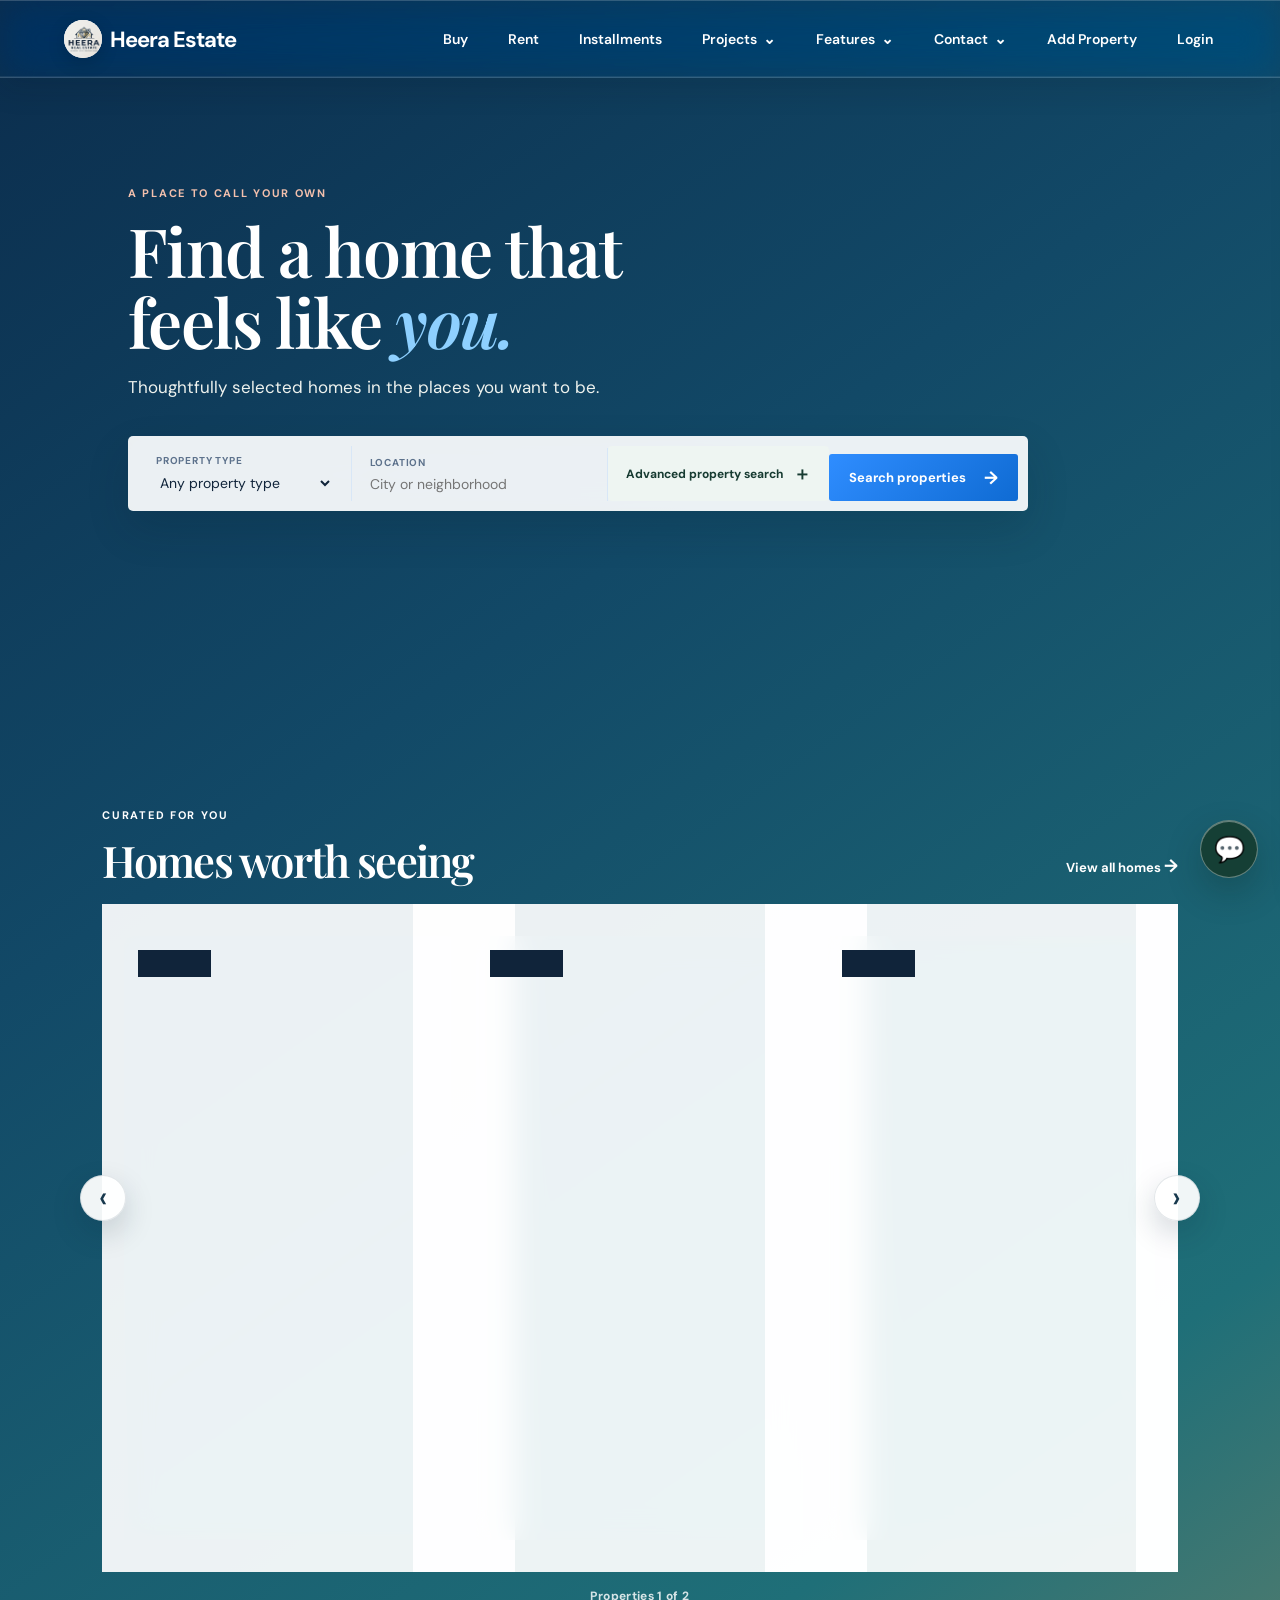
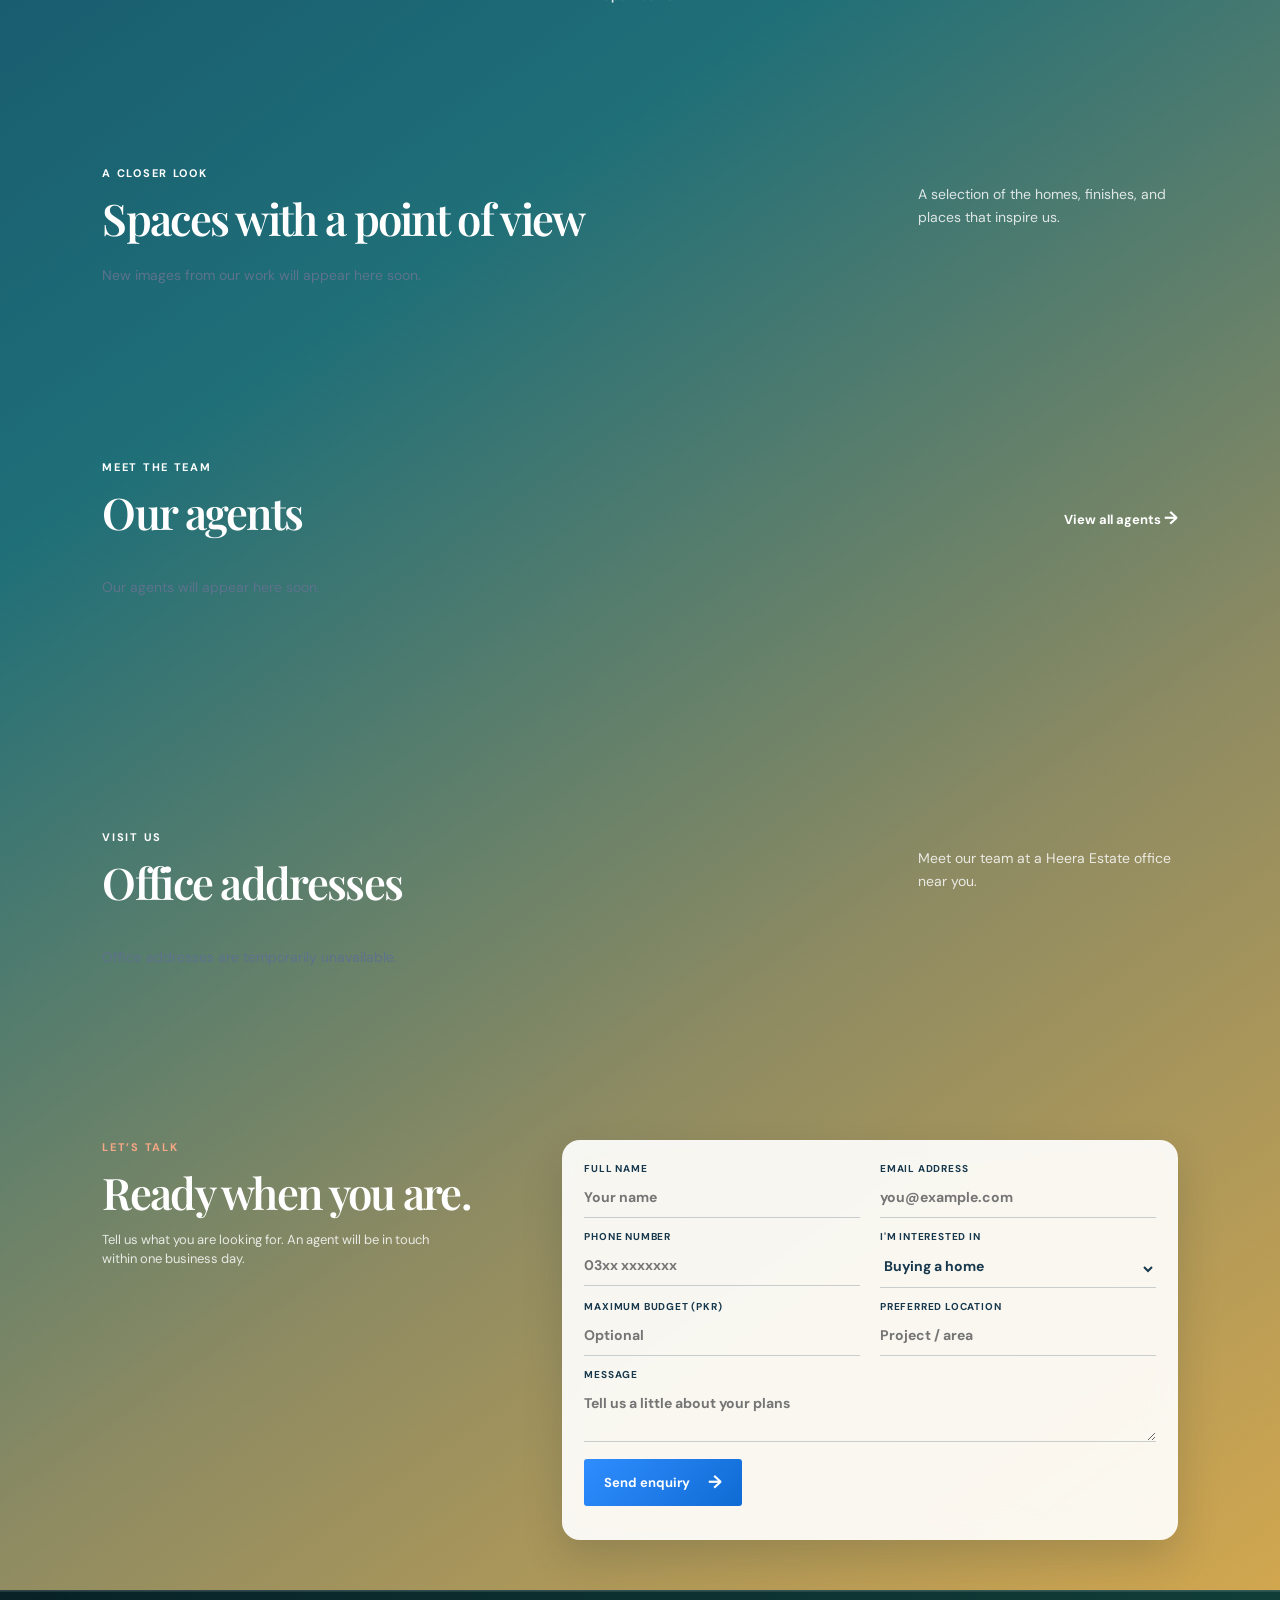
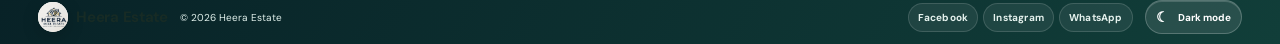
==== commit 2d22ec6b: "updated project" ====
--- a/index.html
+++ b/index.html
@@ -1,21 +1,23 @@
 <!DOCTYPE html>
-<html lang="en">
+<html lang="en-PK">
 <head>
   <meta charset="UTF-8" />
   <meta name="viewport" content="width=device-width, initial-scale=1.0" />
-  <meta name="description" content="Heera Estate helps you discover homes you will love." />
-  <meta name="robots" content="index,follow,max-image-preview:large" />
+  <meta name="description" content="Explore verified plots, homes, commercial property and installment projects in Lahore, Al Rehman Garden, Zafarwal and Sialkot with Heera Estate." />
+  <meta name="robots" content="index,follow,max-image-preview:large,max-snippet:-1,max-video-preview:-1" />
+  <link rel="canonical" href="https://www.heeraestate.com/" />
   <meta property="og:type" content="website" />
   <meta property="og:site_name" content="Heera Estate" />
-  <meta property="og:title" content="Heera Estate | Properties, Plots and Projects" />
-  <meta property="og:description" content="Find available properties, projects, payment plans and plots with Heera Estate." />
-  <meta property="og:image" content="images/al-rehman-garden-hero.png" />
+  <meta property="og:title" content="Real Estate, Plots &amp; Property in Lahore | Heera Estate" />
+  <meta property="og:description" content="Explore verified plots, homes, commercial property and installment projects in Lahore and Al Rehman Garden." />
+  <meta property="og:url" content="https://www.heeraestate.com/" />
+  <meta property="og:image" content="https://www.heeraestate.com/images/al-rehman-garden-hero.png" />
   <meta name="twitter:card" content="summary_large_image" />
-  <title>Heera Estate | Find your Dream</title>
+  <title>Real Estate, Plots &amp; Property in Lahore | Heera Estate</title>
   <link rel="preconnect" href="https://fonts.googleapis.com" />
   <link rel="preconnect" href="https://fonts.gstatic.com" crossorigin />
   <link href="https://fonts.googleapis.com/css2?family=DM+Sans:wght@400;500;600;700&family=Playfair+Display:wght@600;700&display=swap" rel="stylesheet" />
-  <link rel="stylesheet" href="styles.css" />
+  <link rel="stylesheet" href="styles.css?v=20260907-5" />
   <link rel="stylesheet" href="chatbot.css" />
   <link rel="stylesheet" href="liquid-glass.css" />
   <link rel="stylesheet" href="navigation-fixes.css" />
@@ -25,13 +27,19 @@
   <link rel="stylesheet" href="auth-portal.css" />
   <link rel="stylesheet" href="auth-compact.css" />
   <link rel="stylesheet" href="seo.css" />
-  <link rel="stylesheet" href="seo-home.css" />
+  <link rel="stylesheet" href="seo-home.css?v=20260907-6" />
   <link rel="stylesheet" href="advanced-search.css" />
   <link rel="stylesheet" href="hero-background.css?v=20260829-3" />
 </head>
 <body>
+  <aside class="important-updates" id="importantUpdates" aria-label="Important updates" hidden>
+    <strong class="important-updates-label">Important updates</strong>
+    <div class="important-updates-viewport">
+      <div class="important-updates-track" id="importantUpdatesTrack"></div>
+    </div>
+  </aside>
   <header class="site-header" id="top">
-    <a class="brand" href="#top" aria-label="Havenly home">
+    <a class="brand" href="#top" aria-label="Heera Estate home">
       <span class="brand-logo"><img src="images/home-logo.jpg" alt="Heera Estate logo" /></span>
       <span>Heera Estate</span>
     </a>
@@ -123,6 +131,10 @@
       </div>
       <div id="homeGallery" aria-live="polite"></div>
     </section>
+    <dialog class="gallery-lightbox" id="galleryLightbox" aria-label="Full gallery image">
+      <button class="gallery-lightbox-close" type="button" aria-label="Close full image">×</button>
+      <figure><img alt="" /><figcaption></figcaption></figure>
+    </dialog>
 
     <section class="agents section" id="agents">
       <div class="section-heading">
@@ -187,26 +199,6 @@
     </div>
   </div>
 
-<div class="front-popup" id="frontPopup" hidden>
-    <div class="front-popup-backdrop"></div>
-    <div class="front-popup-panel">
-      <button class="modal-close front-close" id="closeFrontPopup" type="button" aria-label="Close popup">×</button>
-      
-      <div class="popup-content">
-        <img class="popup-image" src="" alt="" />
-        <video class="popup-video" controls playsinline preload="metadata" hidden></video>
-        <span class="popup-counter" id="popupCounter"></span>
-        <h3 class="popup-headline"></h3>
-        <div class="popup-body"></div>
-        <a class="button popup-action" href="#" target="_blank" rel="noopener"></a>
-      </div>
-
-      <button class="popup-nav popup-prev" type="button" aria-label="Previous ad">‹</button>
-      <button class="popup-nav popup-next" type="button" aria-label="Next ad">›</button>
-      <div class="popup-dots" id="popupDots"></div>
-    </div>
-</div>
-
   <aside class="saved-drawer" id="savedDrawer" aria-hidden="true">
     <div class="drawer-header"><h3>Saved homes</h3><button id="closeDrawer" aria-label="Close saved homes">×</button></div>
     <div id="savedList" class="saved-list"></div>
@@ -221,9 +213,9 @@
     <p>Homes that feel like home.</p>
     <span>© <span id="year"></span> Heera Estate</span>
   </footer>
-  <script src="site-nav.js"></script>
-  <script src="script.js"></script>
-  <script src="chatbot.js" defer></script>
-  <script src="theme.js" defer></script>
+  <script src="site-nav.js?v=20260907-6"></script>
+  <script src="script.js?v=20260907-5"></script>
+  <script src="chatbot.js?v=20260907-6" defer></script>
+  <script src="theme.js?v=20260907-6" defer></script>
 </body>
 </html>
--- a/styles.css
+++ b/styles.css
@@ -116,21 +116,38 @@
 .neighborhood span { bottom: 22px; color: white; font-family: var(--serif); font-size: 25px; font-weight: 600; left: 24px; position: absolute; }
 .neighborhood small { display: block; font-family: var(--sans); font-size: 11px; font-weight: 500; letter-spacing: .6px; margin-top: 6px; text-transform: uppercase; }
 
-.home-gallery { background: #eef7ff; }
-.home-gallery-slider { position: relative; overflow: hidden; }
-.gallery-slider-track { display: flex; transition: transform 0.45s ease; width: 100%; }
-.gallery-slide { flex: 0 0 100%; min-width: 100%; }
-.gallery-tile { display: block; overflow: hidden; position: relative; }
-.gallery-tile img { height: 100%; object-fit: cover; transition: transform .4s; width: 100%; }
-.gallery-tile:hover img { transform: scale(1.05); }
-.gallery-tile span { background: rgba(25,39,34,.8); bottom: 0; color: white; font-size: 11px; left: 0; padding: 9px 11px; position: absolute; }
-.gallery-control { position: absolute; top: 50%; transform: translateY(-50%); width: 42px; height: 42px; border-radius: 50%; border: none; background: rgba(255,255,255,.88); font-size: 24px; cursor: pointer; color: var(--text); display: grid; place-items: center; box-shadow: 0 12px 25px rgba(0,0,0,.12); }
-.gallery-control.gallery-prev { left: 14px; }
-.gallery-control.gallery-next { right: 14px; }
-.gallery-dots { display: flex; gap: 8px; justify-content: center; margin-top: 18px; }
-.gallery-dot { width: 10px; height: 10px; border-radius: 50%; border: none; background: rgba(23,38,33,.25); cursor: pointer; }
-.gallery-dot.active { background: var(--text); }
+.home-gallery { background: #f7f5f0; }
+.home-gallery-mosaic { display: grid; gap: 16px; grid-auto-flow: dense; grid-auto-rows: clamp(230px, 25vw, 330px); grid-template-columns: repeat(12, minmax(0, 1fr)); }
+.home-gallery-mosaic .gallery-tile { display: block; grid-column: span 4; margin: 0; min-width: 0; overflow: hidden; position: relative; }
+.home-gallery-mosaic .gallery-tile:nth-child(6n + 1),.home-gallery-mosaic .gallery-tile:nth-child(6n + 6) { grid-column: span 3; }
+.home-gallery-mosaic .gallery-tile:nth-child(6n + 2),.home-gallery-mosaic .gallery-tile:nth-child(6n + 4) { grid-column: span 5; }
+.home-gallery-mosaic .gallery-tile:nth-child(6n + 3),.home-gallery-mosaic .gallery-tile:nth-child(6n + 5) { grid-column: span 4; }
+.home-gallery-mosaic .gallery-tile::after { background: linear-gradient(180deg, transparent 48%, rgba(12,18,16,.7) 100%); content: ""; inset: 0; pointer-events: none; position: absolute; }
+.home-gallery-mosaic .gallery-open { background: transparent; border: 0; cursor: zoom-in; display: block; height: 100%; padding: 0; width: 100%; }
+.home-gallery-mosaic .gallery-tile img { height: 100%; object-fit: cover; transition: transform .45s ease; width: 100%; }
+.home-gallery-mosaic .gallery-tile:hover img { transform: scale(1.035); }
+.home-gallery-mosaic .gallery-tile figcaption { bottom: 0; color: #fff; font-size: clamp(15px,1.35vw,20px); font-weight: 500; left: 0; line-height: 1.3; padding: 20px; pointer-events: none; position: absolute; right: 0; text-shadow: 0 1px 8px rgba(0,0,0,.45); z-index: 1; }
+.home-gallery-mosaic .gallery-open:focus-visible { outline: 3px solid #d39a2f; outline-offset: -3px; }
 .home-gallery-empty { color: var(--muted); font-size: 14px; grid-column: 1 / -1; }
+.gallery-lightbox { background: transparent; border: 0; height: 100vh; margin: 0; max-height: none; max-width: none; padding: 28px; width: 100vw; }
+.gallery-lightbox[open] { align-items: center; display: flex; justify-content: center; }
+.gallery-lightbox::backdrop { background: rgba(5,10,9,.92); }
+.gallery-lightbox figure { align-items: center; display: flex; flex-direction: column; gap: 12px; margin: auto; max-width: 100%; }
+.gallery-lightbox img { display: block; height: auto; max-height: calc(100vh - 96px); max-width: calc(100vw - 56px); object-fit: contain; width: auto; }
+.gallery-lightbox figcaption { color: #fff; font-size: 14px; line-height: 1.4; max-width: min(900px,90vw); text-align: center; }
+.gallery-lightbox-close { align-items: center; background: #fff; border: 0; border-radius: 50%; color: #172621; cursor: pointer; display: flex; font-size: 28px; height: 42px; justify-content: center; line-height: 1; position: fixed; right: 18px; top: 18px; width: 42px; z-index: 2; }
+
+.important-updates { align-items: center; background: #0a3150; color: #fff; display: flex; font-size: 5px; height: 18px; letter-spacing: .08em; line-height: 1; overflow: hidden; position: relative; text-transform: uppercase; width: 100%; z-index: 1002; }
+.important-updates[hidden] { display: none; }
+.important-updates-label { align-items: center; align-self: stretch; background: #d39a2f; display: flex; flex: 0 0 auto; font-size: 5px; letter-spacing: .1em; padding: 0 10px; position: relative; z-index: 2; }
+.important-updates-viewport { min-width: 0; overflow: hidden; width: 100%; }
+.important-updates-track { align-items: center; animation: importantUpdatesTicker var(--ticker-duration, 30s) linear infinite; display: flex; width: max-content; will-change: transform; }
+.important-updates-group { align-items: center; display: flex; flex: 0 0 auto; white-space: nowrap; }
+.important-update-item { color: #fff; display: inline-flex; font-size: 5px; padding: 0 22px; text-decoration: none; white-space: nowrap; }
+.important-update-item::after { color: #f2c15e; content: "◆"; margin-left: 22px; }
+.important-updates:hover .important-updates-track,.important-updates:focus-within .important-updates-track { animation-play-state: paused; }
+@keyframes importantUpdatesTicker { from { transform: translateX(0); } to { transform: translateX(-50%); } }
+@media (prefers-reduced-motion: reduce) { .important-updates-track { animation: none; } }
 
 .property-page { max-width: 1180px; margin: 0 auto; padding: 32px 22px; }
 .property-hero-grid { display: grid; gap: 28px; grid-template-columns: minmax(0, 1.6fr) minmax(280px, 1fr); align-items: start; }
@@ -282,9 +299,8 @@
   .neighborhood-grid { grid-template-columns: 1fr 1fr; }
   .neighborhood-large { grid-column: span 2; }
   .why-content { padding: 65px 42px; }
-  .home-gallery-grid { grid-template-columns: 1fr 1fr; grid-template-rows: 230px 200px 200px; }
-  .gallery-tile:first-child { grid-row: span 2; }
-  .gallery-tile:nth-child(4) { grid-column: auto; }
+  .home-gallery-mosaic { grid-auto-rows: 230px; grid-template-columns: repeat(2, minmax(0,1fr)); }
+  .home-gallery-mosaic .gallery-tile:nth-child(n) { grid-column: span 1; }
   .contact { gap: 60px; }
 }
 
@@ -313,7 +329,9 @@
   .neighborhood-grid { grid-template-columns: 1fr; }
   .neighborhood-large { grid-column: auto; }
   .neighborhood { height: 230px; }
-  .home-gallery-grid { grid-template-columns: 1fr 1fr; grid-template-rows: 190px 190px 190px; }
+  .home-gallery-mosaic { display: grid; gap: 10px; grid-auto-rows: 230px; grid-template-columns: 1fr; }
+  .home-gallery-mosaic .gallery-tile:nth-child(n) { grid-column: 1; }
+  .home-gallery-mosaic .gallery-tile figcaption { font-size: 15px; padding: 16px; }
   .why-us { grid-template-columns: 1fr; }
   .why-image { min-height: 350px; }
   .why-content { padding: 65px 25px; }
@@ -326,177 +344,4 @@
   .contact-form { margin-top: 24px; }
 }
 
-/* Keep logo at 1cm on all viewports to match request */
-
-.front-popup {
-  --fp-ease: cubic-bezier(.22, .68, 0, 1.01);
-  align-items: center;
-  display: grid;
-  inset: 0;
-  justify-items: center;
-  min-height: 100vh;
-  padding: 20px;
-  position: fixed;
-  z-index: 1000;
-}
-.front-popup[hidden] { display: none; }
- 
-.front-popup-backdrop {
-  background: rgba(0,0,0,0.6);
-  inset: 0;
-  position: absolute;
-  animation: fp-fade .25s ease both;
-}
- 
-.front-popup-panel {
-  background: var(--bg, #f4f1f1);
-  border-radius: 0ch;
-  box-shadow: 0 24px 70px rgba(0,0,0,0.35), 0 4px 14px rgba(0,0,0,0.12);
-  max-height: min(600px, 85vh);
-  max-width: 760px;
-  overflow: hidden;
-  position: relative;
-  width: calc(100% - 40px);
-  z-index: 2;
-  animation: fp-pop .3s var(--fp-ease) both;
-}
- 
-@keyframes fp-fade { from { opacity: 0; } to { opacity: 1; } }
-@keyframes fp-pop {
-  from { opacity: 0; transform: translateY(12px) scale(.97); }
-  to   { opacity: 1; transform: translateY(0) scale(1); }
-}
-@media (prefers-reduced-motion: reduce) {
-  .front-popup-backdrop, .front-popup-panel { animation: none; }
-}
- 
-/* Scrollable content area — panel itself stays clipped/rounded,
-   the content inside scrolls if it's taller than the panel */
-.front-popup-panel .popup-content {
-  display: grid;
-  gap: 2px;
-  max-height: min(680px, 85vh);
-  overflow-y: auto;
-  padding: 24px;
- 
-}
-.front-popup-panel .popup-content::-webkit-scrollbar { width: 8px; }
-.front-popup-panel .popup-content::-webkit-scrollbar-track { background: transparent; }
-.front-popup-panel .popup-content::-webkit-scrollbar-thumb { background: var(--line); border-radius: 8px; }
-.front-popup-panel .popup-content::-webkit-scrollbar-thumb:hover { background: var(--muted); }
-
-.front-popup-panel .popup-image {
-  
-  border-radius: 0px;
-  height: 100%;
-  object-fit: cover;
-  width: 100%;
-}
-.front-popup-panel .popup-image[hidden],.front-popup-panel .popup-video[hidden]{display:none!important}.front-popup-panel .popup-video{background:#071512;border-radius:0;display:block;max-height:min(62vh,560px);object-fit:contain;width:100%}.front-popup-panel[data-popup-type="content"] .popup-content{min-height:220px;place-content:center}.front-popup-panel[data-popup-type="content"] .popup-body{font-size:15px;line-height:1.7}.front-popup-panel[data-popup-type="image"] .popup-content,.front-popup-panel[data-popup-type="video"] .popup-content{padding:14px}
-.front-popup-panel .popup-headline { font-size: 15px; margin: 0; line-height: 1.0; align-content: center; align-items: center; }
-.front-popup-panel .popup-body { color: var(--muted); font-size: 14px; line-height: 1.65; }
- 
-/* Close button */
-.front-popup .modal-close {
-  align-items: center;
-  background: rgba(0,0,0,0.55);
-  border: 0;
-  border-radius: 50%;
-  color: white;
-  cursor: pointer;
-  display: flex;
-  font-size: 20px;
-  font-weight: 700;
-  height: 34px;
-  justify-content: center;
-  line-height: 1;
-  position: absolute;
-  right: 12px;
-  top: 12px;
-  transition: background .2s, transform .2s;
-  width: 34px;
-  z-index: 6;
-}
-.front-popup .modal-close:hover { background: rgba(0,0,0,0.8); transform: scale(1.08); }
-.front-popup .modal-close:focus-visible { outline: 2px solid var(--orange); outline-offset: 2px; }
- 
-/* Counter */
-.popup-counter { color: var(--muted); font-size: 11px; font-weight: 600; letter-spacing: .5px; text-align: right; }
- 
-/* Prev / next carousel buttons */
-.popup-nav {
-  align-items: center;
-  background: rgba(255,255,255,0.92);
-  border: 1px solid var(--line);
-  border-radius: 50%;
-  box-shadow: 0 4px 14px rgba(0,0,0,0.15);
-  color: var(--ink);
-  cursor: pointer;
-  display: flex;
-  font-size: 22px;
-  height: 40px;
-  justify-content: center;
-  position: absolute;
-  top: 50%;
-  transform: translateY(-50%);
-  transition: background .2s, color .2s, transform .2s, opacity .2s;
-  width: 40px;
-  z-index: 5;
-}
-.popup-nav:hover { background: var(--orange); color: white; transform: translateY(-50%) scale(1.06); }
-.popup-nav:focus-visible { outline: 2px solid var(--orange); outline-offset: 2px; }
-.popup-nav:disabled { cursor: not-allowed; opacity: .35; }
-.popup-nav:disabled:hover { background: rgba(255,255,255,0.92); color: var(--ink); transform: translateY(-50%); }
-.popup-prev { left: -52px; }
-.popup-next { right: -52px; }
- 
-/* Dots indicator */
-.popup-dots { display: flex; gap: 6px; justify-content: center; padding: 0 24px 22px; }
-.popup-dot {
-  background: #cfd8e4;
-  border: 0;
-  border-radius: 50%;
-  cursor: pointer;
-  height: 9px;
-  padding: 0;
-  transition: background .2s, transform .2s;
-  width: 9px;
-}
-.popup-dot:hover { background: var(--muted); }
-.popup-dot.active { background: var(--orange); transform: scale(1.25); }
-.popup-dot:focus-visible { outline: 2px solid var(--orange); outline-offset: 3px; }
- 
-/* Scroll-to-top button — appears once popup-content has been scrolled down */
-.popup-scroll-top {
-  align-items: center;
-  background: rgba(0,0,0,0.55);
-  border: 0;
-  border-radius: 50%;
-  bottom: 16px;
-  color: white;
-  cursor: pointer;
-  display: flex;
-  height: 36px;
-  justify-content: center;
-  opacity: 0;
-  pointer-events: none;
-  position: absolute;
-  right: 16px;
-  transform: translateY(6px);
-  transition: opacity .2s, transform .2s, background .2s;
-  width: 36px;
-  z-index: 6;
-}
-.popup-scroll-top.is-visible { opacity: 1; pointer-events: auto; transform: translateY(0); }
-.popup-scroll-top:hover { background: var(--orange); }
-.popup-scroll-top:focus-visible { outline: 2px solid var(--orange); outline-offset: 2px; }
-.popup-scroll-top svg { width: 16px; height: 16px; }
- 
-@media (max-width: 820px) {
-  .popup-prev { left: 8px; }
-  .popup-next { right: 8px; }
-  .front-popup-panel .popup-content { padding: 20px; }
-  .popup-scroll-top { bottom: 12px; right: 12px; }
-}
-
 .crm-honeypot{position:absolute!important;left:-10000px!important;width:1px!important;height:1px!important;opacity:0!important;pointer-events:none!important}
--- a/gallery-compact.css
+++ b/gallery-compact.css
@@ -1 +1 @@
-.home-gallery.section{padding-top:52px!important;padding-bottom:52px!important}.home-gallery .section-heading{margin-bottom:24px!important}.home-gallery-slider,.home-gallery .gallery-slide,.home-gallery .gallery-tile{height:clamp(230px,30vw,390px)!important}.home-gallery .gallery-tile{margin:0}.home-gallery .gallery-dots{margin-top:10px}.home-gallery .gallery-dot{width:7px;height:7px}.home-gallery .gallery-control{width:36px;height:36px;font-size:20px}@media(max-width:570px){.home-gallery.section{padding-top:36px!important;padding-bottom:36px!important}.home-gallery .section-heading{margin-bottom:18px!important}.home-gallery-slider,.home-gallery .gallery-slide,.home-gallery .gallery-tile{height:210px!important}}
+.home-gallery.section{padding-top:52px!important;padding-bottom:52px!important}.home-gallery .section-heading{margin-bottom:24px!important}.home-gallery .gallery-tile{margin:0}@media(max-width:570px){.home-gallery.section{padding-top:36px!important;padding-bottom:36px!important}.home-gallery .section-heading{margin-bottom:18px!important}}
--- a/seo-home.css
+++ b/seo-home.css
@@ -1 +1,22 @@
-.seo-home-locations{background:#f7faf8}.seo-location-links{display:flex;flex-wrap:wrap;gap:12px}.seo-location-links a{background:#fff;border:1px solid rgba(20,40,33,.12);border-radius:999px;color:var(--text);padding:11px 18px;text-decoration:none}.seo-location-links a:hover{border-color:var(--text);transform:translateY(-1px)}
+.seo-home-intro{background:#102a24;color:#fff;display:grid;gap:clamp(32px,7vw,100px);grid-template-columns:minmax(0,.9fr) minmax(0,1.1fr)}
+.seo-home-intro h2{font-size:clamp(34px,4.5vw,62px);line-height:1.03;margin:8px 0 0;max-width:780px}
+.seo-home-intro>div:last-child{align-self:end;font-size:17px;line-height:1.75;max-width:720px}
+.seo-home-intro>div:last-child p{margin:0 0 14px}
+.seo-home-intro .eyebrow{color:#e6b958}
+.seo-home-actions{display:flex;flex-wrap:wrap;gap:10px;margin-top:24px}
+.seo-home-actions a{border:1px solid rgba(255,255,255,.45);border-radius:999px;color:#fff;padding:10px 16px;text-decoration:none}
+.seo-home-actions a:hover{background:#fff;color:#102a24}
+.seo-home-discovery{background:#fff}
+.seo-discovery-grid{display:grid;gap:16px;grid-template-columns:repeat(3,minmax(0,1fr))}
+.seo-discovery-card{border:1px solid rgba(20,40,33,.12);border-radius:16px;min-width:0;padding:24px}
+.seo-discovery-card h3{font-size:22px;line-height:1.25;margin:8px 0}
+.seo-discovery-card h3 a{color:var(--text);text-decoration:none}
+.seo-discovery-card h3 a:hover{text-decoration:underline;text-underline-offset:4px}
+.seo-discovery-card p{color:var(--muted);margin:0 0 12px}
+.seo-discovery-card span{color:var(--muted);display:block;font-size:14px;line-height:1.55}
+.seo-home-locations{background:#f7faf8}
+.seo-location-links{display:flex;flex-wrap:wrap;gap:12px}
+.seo-location-links a{background:#fff;border:1px solid rgba(20,40,33,.12);border-radius:999px;color:var(--text);padding:11px 18px;text-decoration:none}
+.seo-location-links a:hover{border-color:var(--text);transform:translateY(-1px)}
+@media(max-width:900px){.seo-home-intro{grid-template-columns:1fr}.seo-discovery-grid{grid-template-columns:repeat(2,minmax(0,1fr))}}
+@media(max-width:570px){.seo-discovery-grid{grid-template-columns:1fr}.seo-home-intro>div:last-child{font-size:16px}}
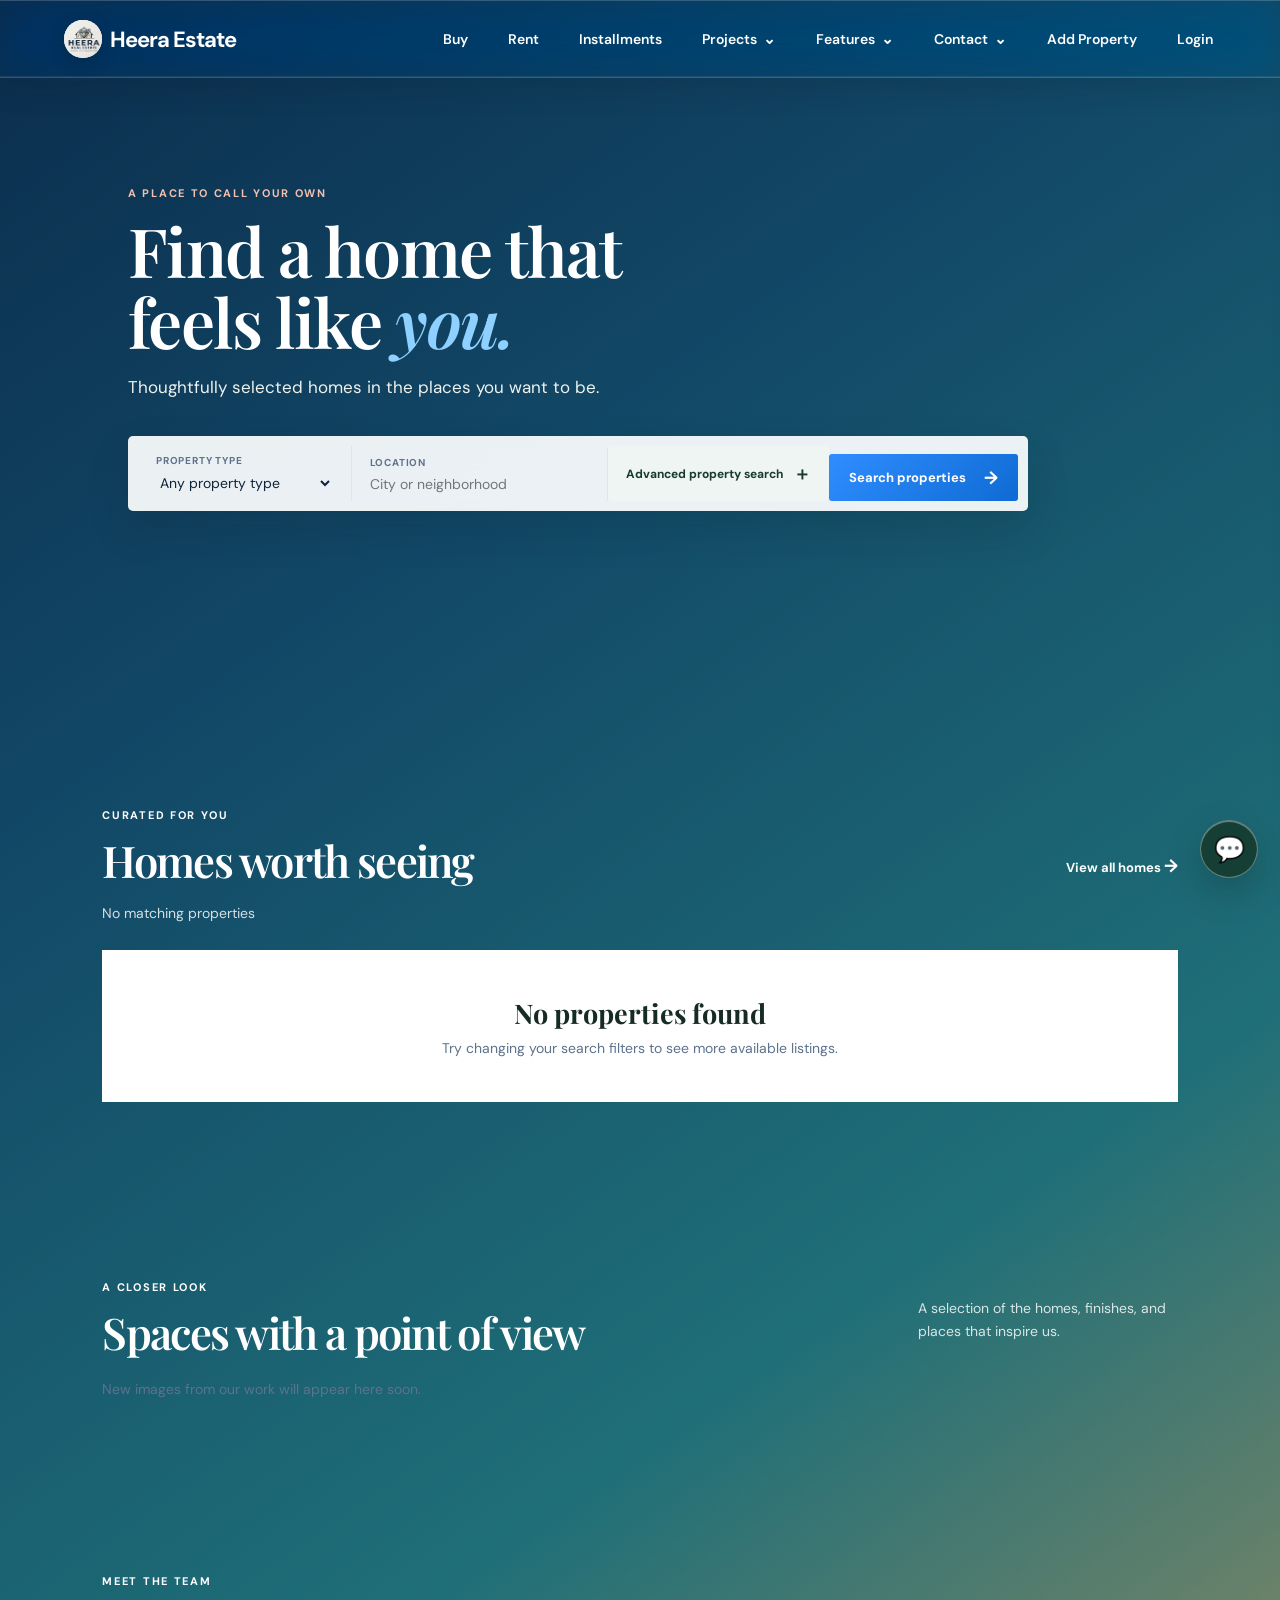
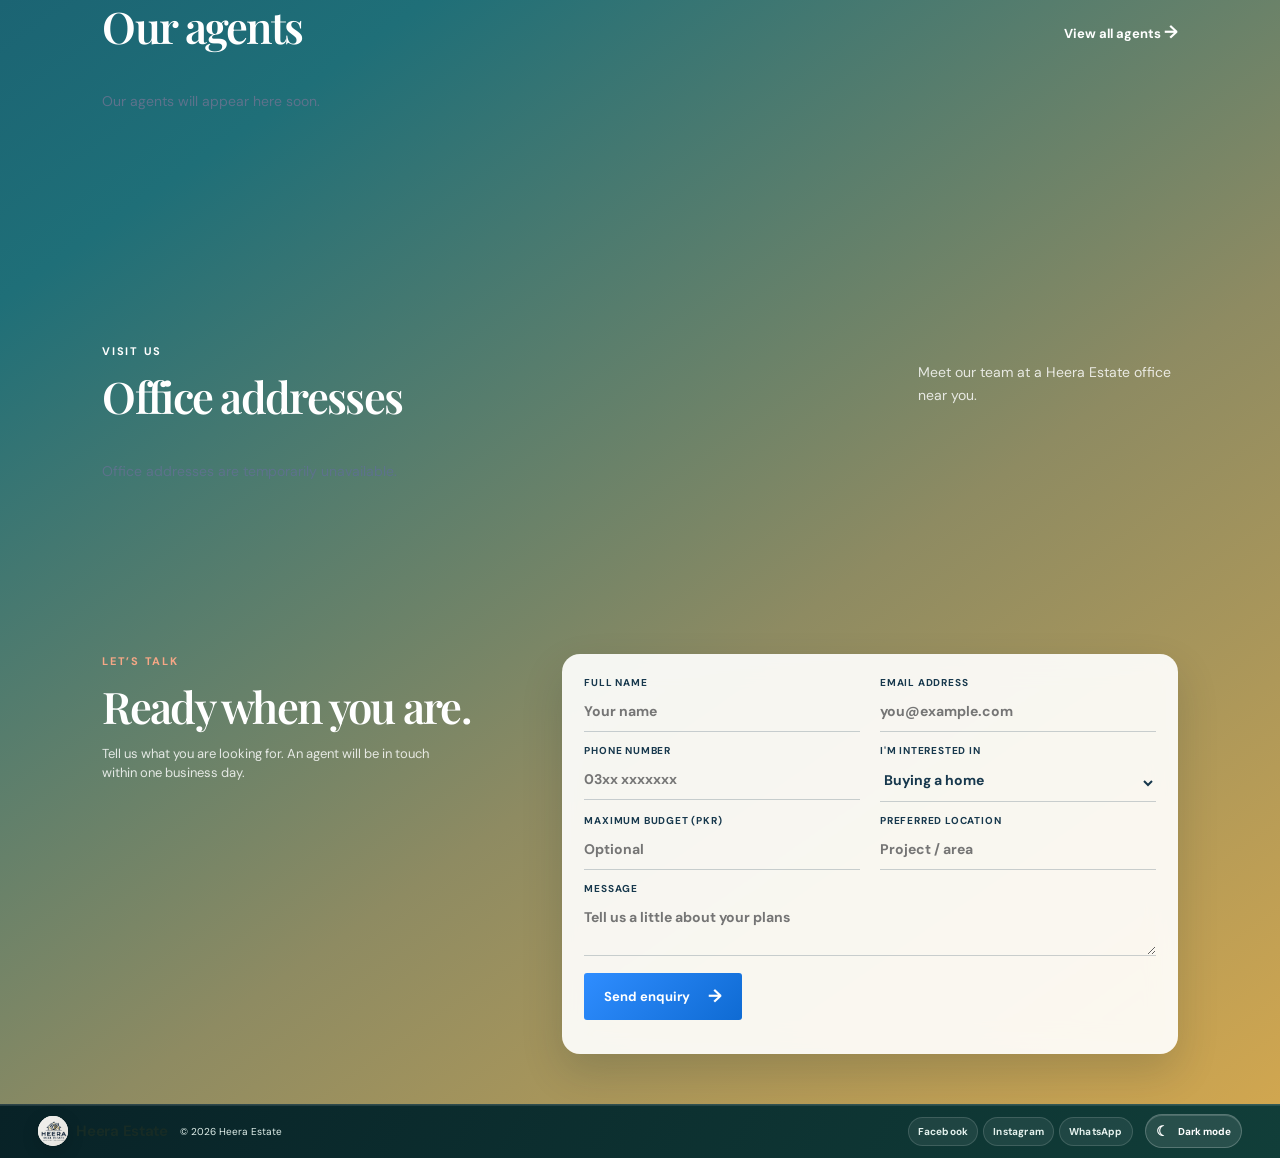
==== commit 3bf9c8d4: "add new" ====
--- a/index.html
+++ b/index.html
@@ -83,7 +83,7 @@
             <label><span>Facing / type</span><input id="facingFilter" type="search" list="propertyFacingOptions" placeholder="Corner, Park Facing…" /><datalist id="propertyFacingOptions"></datalist></label>
             <label><span>Availability</span><select id="availabilityFilter"><option value="all">Any availability</option><option value="available">Available now</option><option value="sale">For sale</option><option value="rent">For rent</option><option value="installment">On Installments</option></select></label>
             <label><span>Payment plan</span><select id="paymentPlanFilter"><option value="all">Any payment option</option><option value="yes">Any payment plan</option><option value="no">Full payment / no plan</option></select></label>
-            <button class="advanced-search-reset" id="resetAdvancedSearch" type="button">Reset all filters</button>
+            <button class="advanced-search-reset" id="resetAdvancedSearch" type="button">Reset all filters</button><button class="advanced-search-reset" id="saveCurrentSearch" type="button">Save this search</button>
           </div>
         </form>
       </div>
@@ -106,20 +106,7 @@
       <p class="property-page-status" id="propertyPageStatus" aria-live="polite"></p>
     </section>
 
-     <!--<section class="neighborhoods section">
-      <div class="section-heading">
-        <div>
-          <p class="eyebrow">Explore by area</p>
-          <h2>Find your neighborhood</h2>
-        </div>
-        <p class="section-note">Every neighborhood tells a different story. Find the one that fits yours.</p>
-     </div>
-     <div class="neighborhood-grid">
-        <a href="#listings" class="neighborhood neighborhood-large"><img src="https://images.unsplash.com/photo-1464822759023-fed622ff2c3b?auto=format&fit=crop&w=1200&q=85" alt="Coastline at sunset" /><span>Pacific Heights <small>18 homes</small></span></a>
-        <a href="#listings" class="neighborhood"><img src="https://images.unsplash.com/photo-1449824913935-59a10b8d2000?auto=format&fit=crop&w=800&q=85" alt="City street" /><span>Brooklyn <small>24 homes</small></span></a>
-        <a href="#listings" class="neighborhood"><img src="https://images.unsplash.com/photo-1444723121867-7a241cacace9?auto=format&fit=crop&w=800&q=85" alt="Neighborhood houses" /><span>Austin <small>31 homes</small></span></a>
-      </div>
-    </section> --> 
+
 
     <section class="home-gallery section" id="gallery">
       <div class="section-heading">
